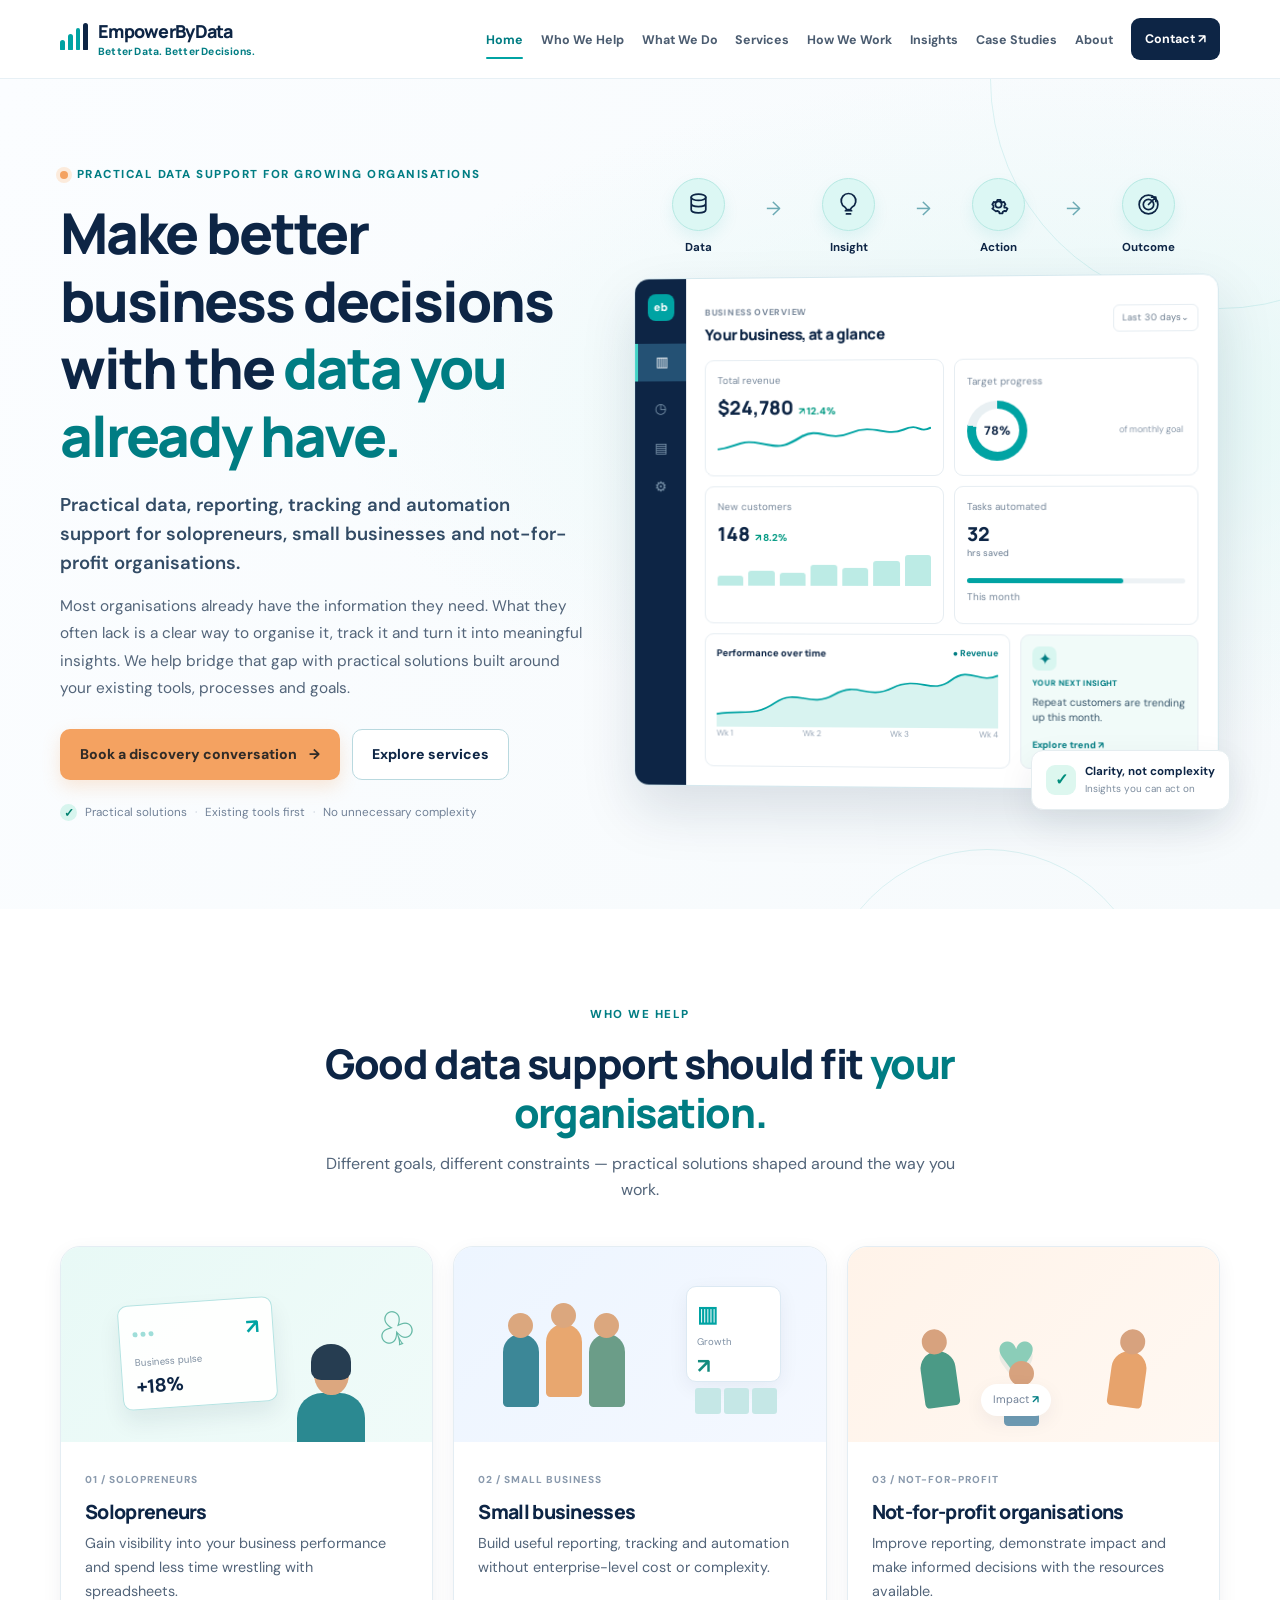
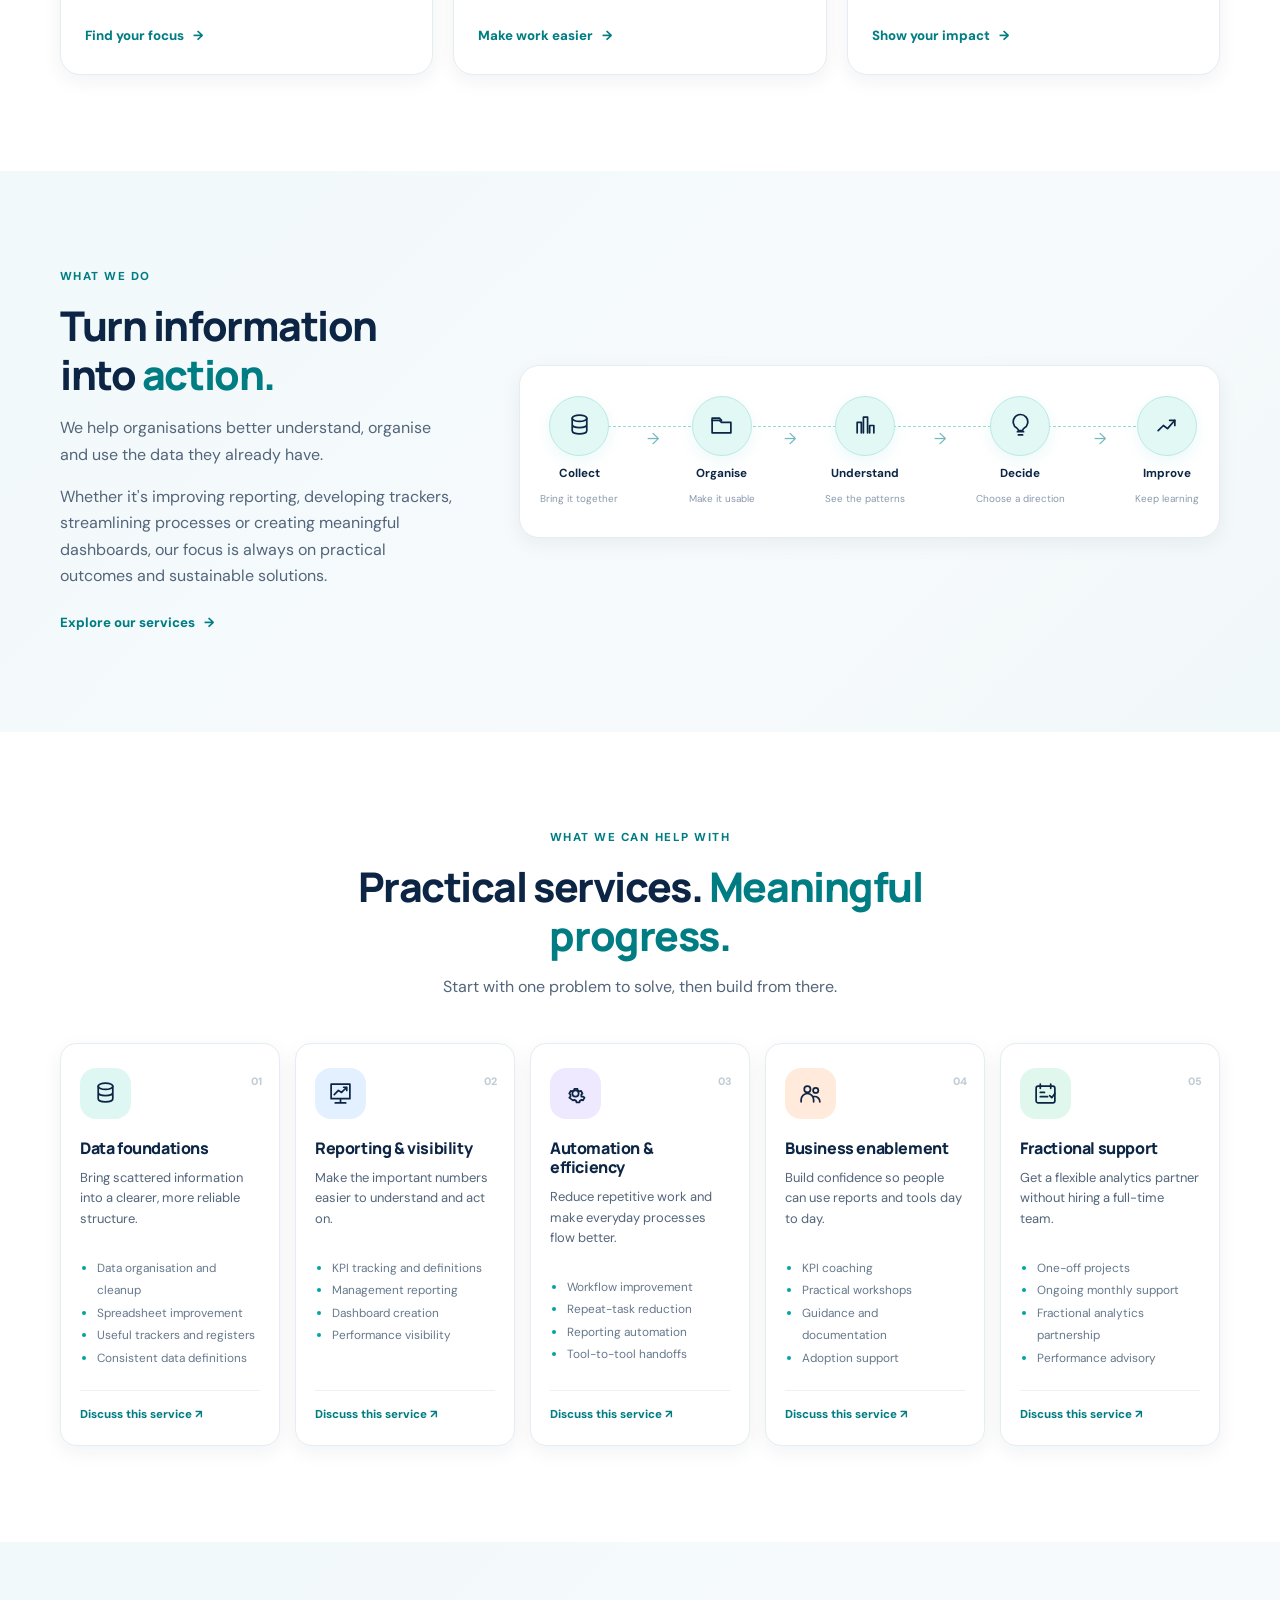
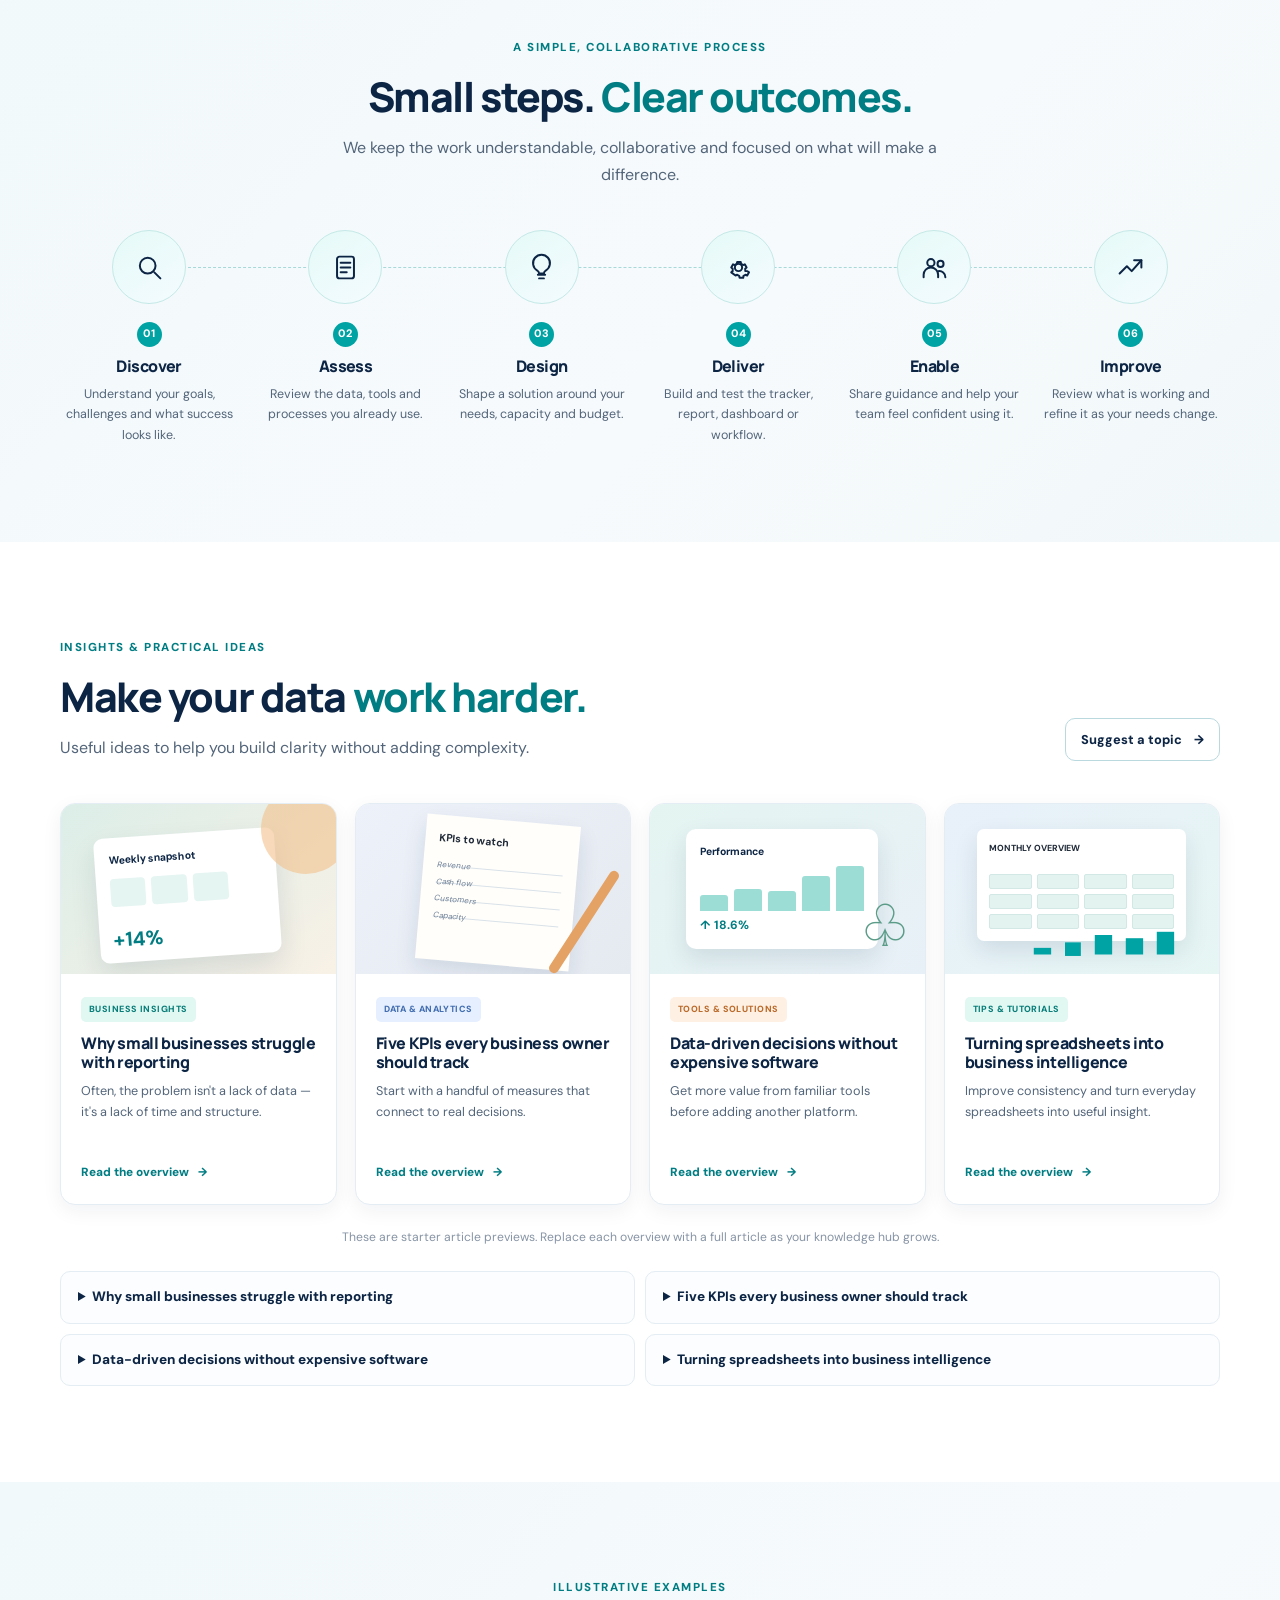
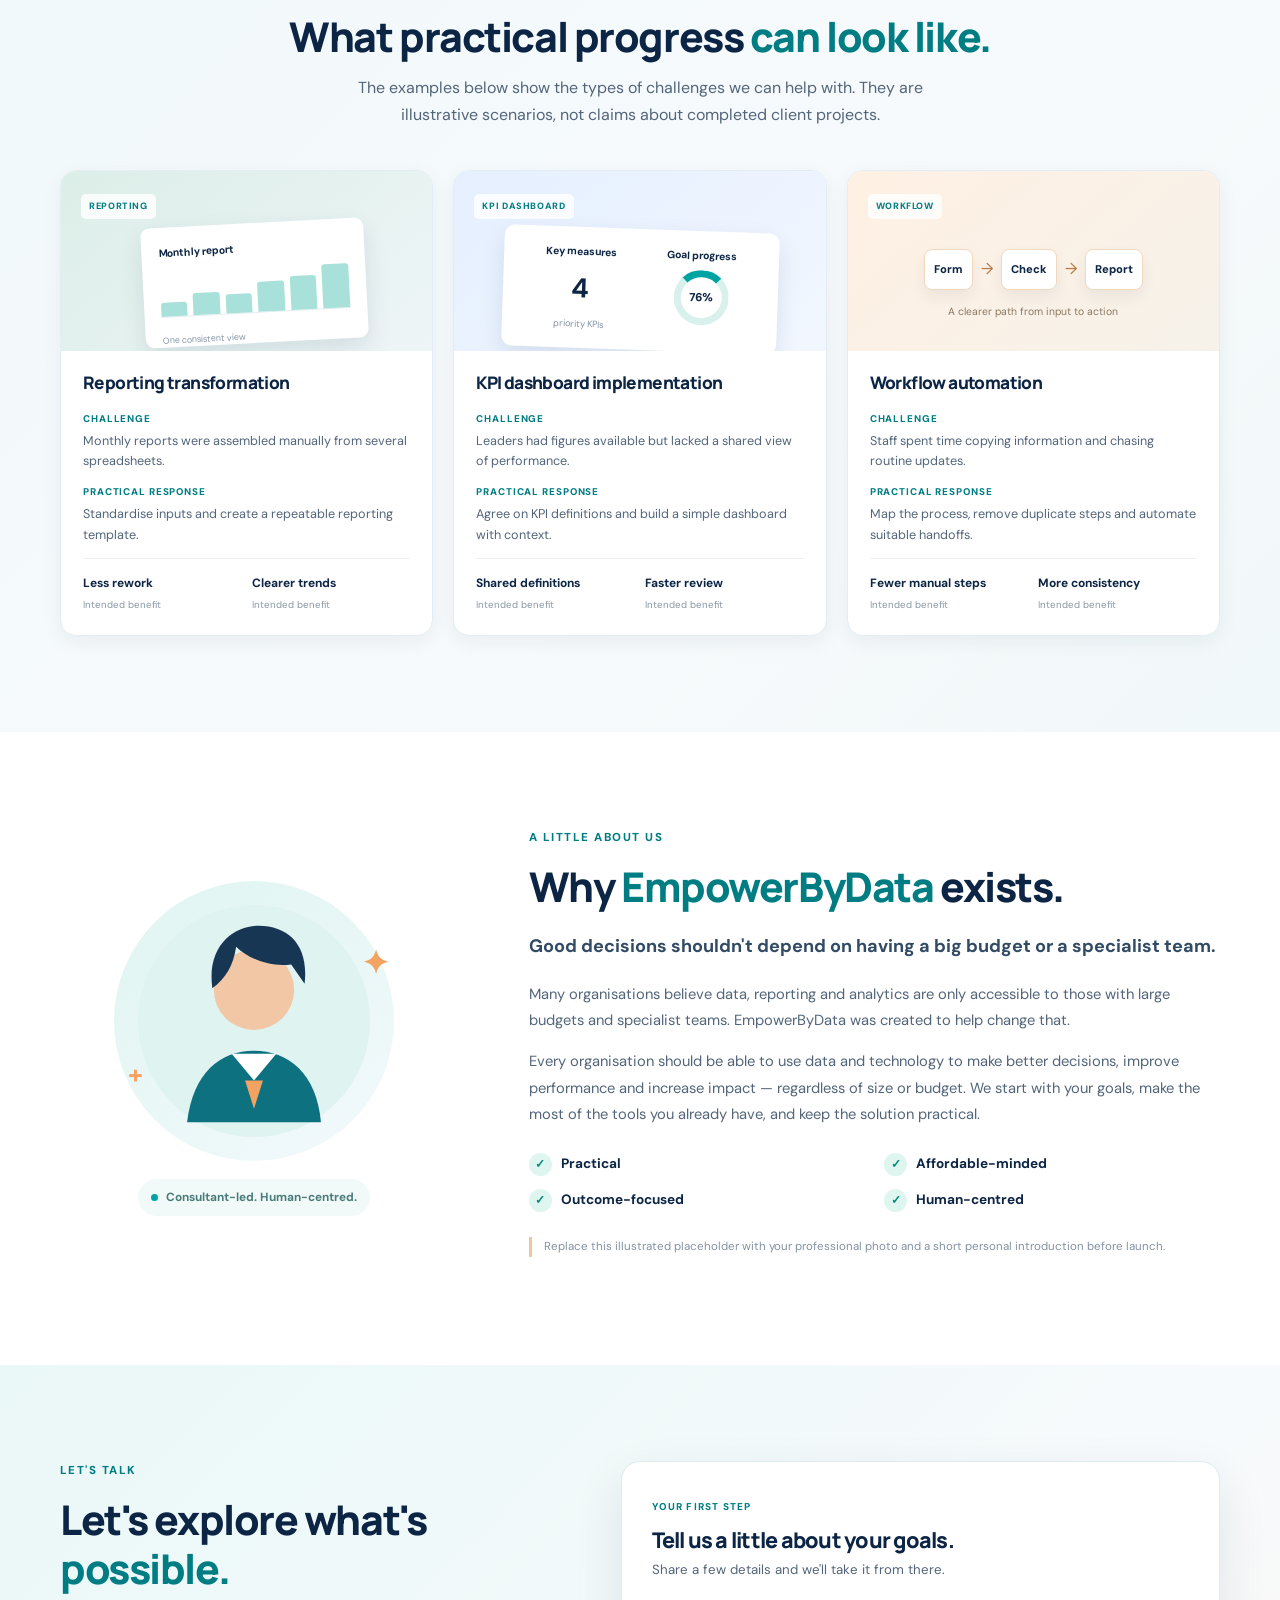
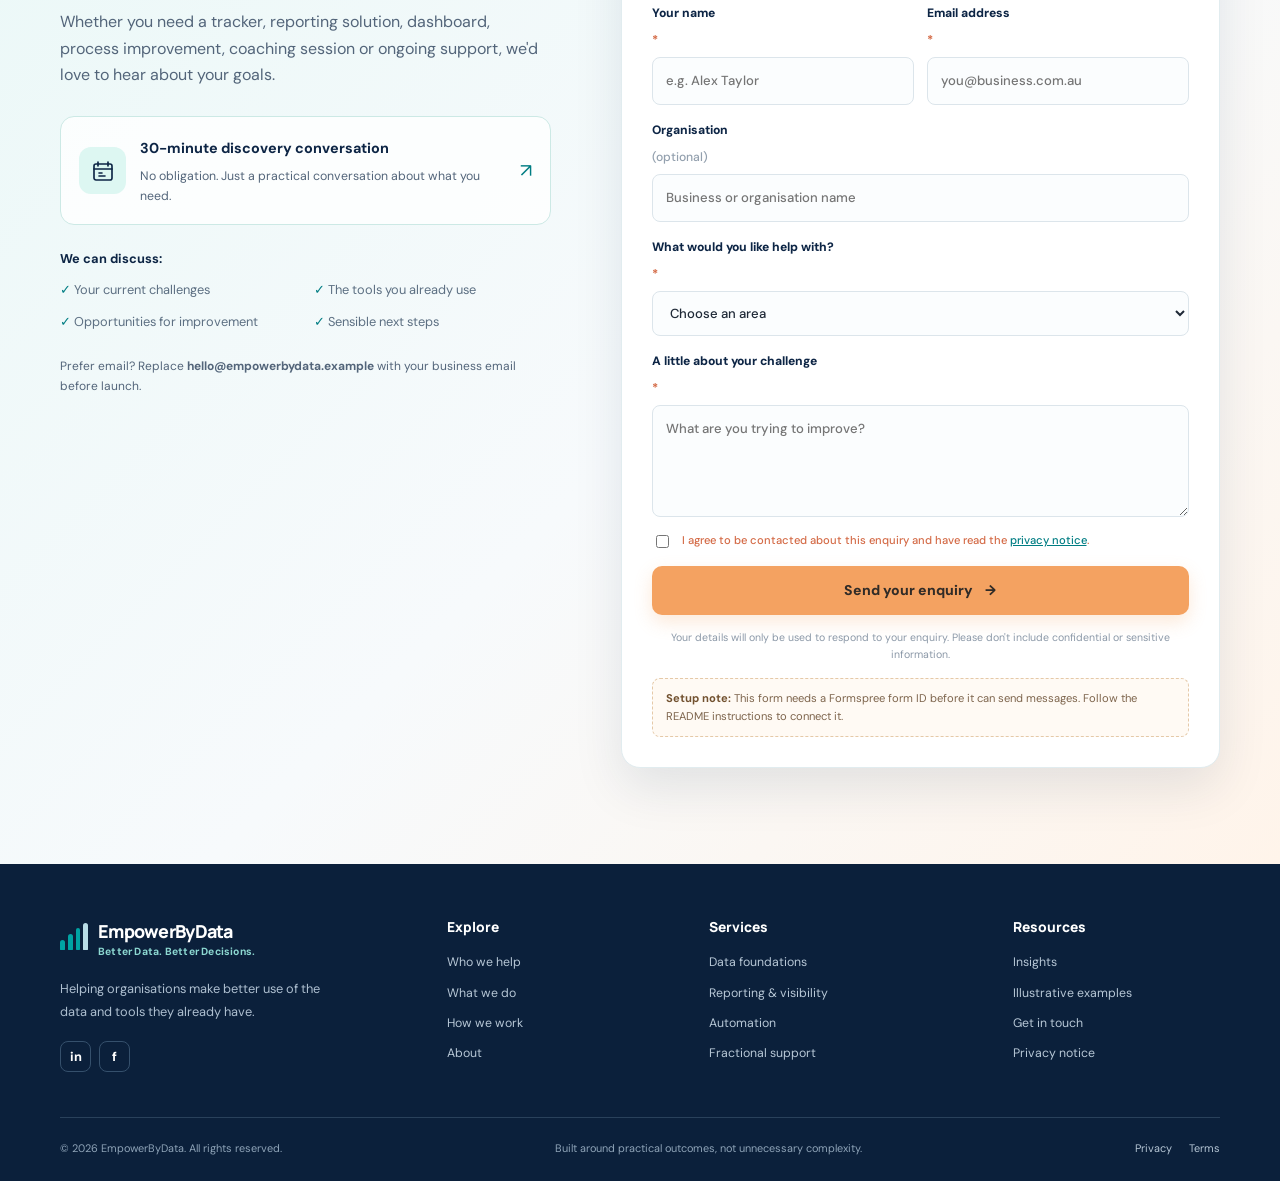
==== index.html @ d5210a64 "Initial EmpowerByData website" ====
<!doctype html>
<html lang="en-AU">
<head>
  <meta charset="utf-8">
  <meta name="viewport" content="width=device-width, initial-scale=1">
  <meta name="theme-color" content="#0D2545">
  <meta name="description" content="Practical data, reporting, tracking and automation support for solopreneurs, small businesses and not-for-profit organisations.">
  <title>EmpowerByData — Better data. Better decisions.</title>
  <link rel="icon" href="assets/favicon.svg" type="image/svg+xml">
  <link rel="preconnect" href="https://fonts.googleapis.com">
  <link rel="preconnect" href="https://fonts.gstatic.com" crossorigin>
  <link href="https://fonts.googleapis.com/css2?family=DM+Sans:wght@400;500;600;700&family=Manrope:wght@400;500;600;700;800&display=swap" rel="stylesheet">
  <link rel="stylesheet" href="css/empowerbydata.css">
  <script src="js/script.js" defer></script>
</head>
<body>
  <a class="skip-link" href="#main">Skip to content</a>
  <header class="site-header" id="top">
    <div class="container nav-wrap">
      <a class="brand" href="#home" aria-label="EmpowerByData home">
        <span class="brand-mark" aria-hidden="true"><span></span><span></span><span></span><span></span></span>
        <span class="brand-copy"><strong>EmpowerByData</strong><small>Better Data. Better Decisions.</small></span>
      </a>
      <button class="menu-toggle" type="button" aria-expanded="false" aria-controls="primary-nav" aria-label="Open navigation">
        <span></span><span></span><span></span>
      </button>
      <nav class="primary-nav" id="primary-nav" aria-label="Main navigation">
        <a href="#home" class="nav-link active">Home</a>
        <a href="#who-we-help" class="nav-link">Who We Help</a>
        <a href="#what-we-do" class="nav-link">What We Do</a>
        <a href="#services" class="nav-link">Services</a>
        <a href="#how-we-work" class="nav-link">How We Work</a>
        <a href="#insights" class="nav-link">Insights</a>
        <a href="#case-studies" class="nav-link">Case Studies</a>
        <a href="#about" class="nav-link">About</a>
        <a href="#contact" class="nav-link nav-contact">Contact <span aria-hidden="true">↗</span></a>
      </nav>
    </div>
  </header>

  <main id="main">
    <section class="hero section-pad" id="home">
      <div class="hero-orb orb-one"></div><div class="hero-orb orb-two"></div>
      <div class="container hero-grid">
        <div class="hero-copy">
          <p class="eyebrow"><span class="eyebrow-dot"></span> Practical data support for growing organisations</p>
          <h1>Make better business decisions with the <span>data you already have.</span></h1>
          <p class="hero-lede">Practical data, reporting, tracking and automation support for solopreneurs, small businesses and not-for-profit organisations.</p>
          <p class="hero-body">Most organisations already have the information they need. What they often lack is a clear way to organise it, track it and turn it into meaningful insights. We help bridge that gap with practical solutions built around your existing tools, processes and goals.</p>
          <div class="hero-actions">
            <a class="btn btn-primary" href="#contact">Book a discovery conversation <span aria-hidden="true">→</span></a>
            <a class="btn btn-secondary" href="#services">Explore services</a>
          </div>
          <div class="trust-note"><span class="trust-check">✓</span> Practical solutions <span class="trust-sep">·</span> Existing tools first <span class="trust-sep">·</span> No unnecessary complexity</div>
        </div>
        <div class="hero-visual" aria-label="Illustration of a business dashboard and data-to-action process">
          <div class="flow-row">
            <div class="flow-node"><span class="line-icon"><svg viewBox="0 0 24 24"><ellipse cx="12" cy="5" rx="7" ry="3"/><path d="M5 5v6c0 1.7 3.1 3 7 3s7-1.3 7-3V5M5 11v6c0 1.7 3.1 3 7 3s7-1.3 7-3v-6"/></svg></span><b>Data</b></div>
            <span class="flow-arrow">→</span>
            <div class="flow-node"><span class="line-icon"><svg viewBox="0 0 24 24"><path d="M9 18h6M10 21h4M8.5 14.5a7 7 0 1 1 7 0c-1 .7-1.5 1.5-1.5 2.5h-4c0-1-.5-1.8-1.5-2.5Z"/></svg></span><b>Insight</b></div>
            <span class="flow-arrow">→</span>
            <div class="flow-node"><span class="line-icon"><svg viewBox="0 0 24 24"><circle cx="12" cy="12" r="3"/><path d="m19.4 15 .1.1 1.2.9-1.5 2.6-1.4-.6a8 8 0 0 1-1.7 1l-.2 1.5h-3l-.3-1.5a8 8 0 0 1-1.7-1l-1.4.6L6 16l1.2-1a8 8 0 0 1 0-2l-1.2-1 1.5-2.6 1.4.6a8 8 0 0 1 1.7-1l.3-1.5h3l.2 1.5a8 8 0 0 1 1.7 1l1.4-.6 1.5 2.6-1.2 1a8 8 0 0 1 .1 2Z"/></svg></span><b>Action</b></div>
            <span class="flow-arrow">→</span>
            <div class="flow-node"><span class="line-icon"><svg viewBox="0 0 24 24"><circle cx="12" cy="12" r="9"/><circle cx="12" cy="12" r="5"/><path d="m12 12 7-7M15 5h4v4"/></svg></span><b>Outcome</b></div>
          </div>
          <div class="dashboard-window">
            <div class="dash-sidebar"><div class="dash-logo">eb</div><span class="dash-side-icon selected">▥</span><span class="dash-side-icon">◷</span><span class="dash-side-icon">▤</span><span class="dash-side-icon">⚙</span></div>
            <div class="dash-content">
              <div class="dash-top"><div><small>BUSINESS OVERVIEW</small><h3>Your business, at a glance</h3></div><span class="period-pill">Last 30 days⌄</span></div>
              <div class="metric-grid">
                <div class="metric-card"><small>Total revenue</small><strong>$24,780</strong><span class="positive">↗ 12.4%</span><svg class="sparkline" viewBox="0 0 160 38" preserveAspectRatio="none"><path d="M0 31 C15 28 16 17 32 23 S50 28 63 14 S83 22 100 9 S126 15 139 5 S150 11 160 2" fill="none" stroke="#00A3A3" stroke-width="2.5"/></svg></div>
                <div class="metric-card donut-card"><small>Target progress</small><div class="donut"><span>78%</span></div><span class="muted-mini">of monthly goal</span></div>
                <div class="metric-card"><small>New customers</small><strong>148</strong><span class="positive">↗ 8.2%</span><div class="mini-bars"><i style="height:30%"></i><i style="height:48%"></i><i style="height:42%"></i><i style="height:65%"></i><i style="height:55%"></i><i style="height:78%"></i><i style="height:100%"></i></div></div>
                <div class="metric-card"><small>Tasks automated</small><strong>32 <em>hrs saved</em></strong><div class="progress-line"><span></span></div><small class="muted-mini">This month</small></div>
              </div>
              <div class="dash-bottom"><div class="chart-panel"><div class="panel-title">Performance over time <span>● Revenue</span></div><svg viewBox="0 0 300 90" preserveAspectRatio="none"><path d="M0 70 C30 63 40 75 63 52 S100 61 126 39 S160 48 188 28 S230 39 250 16 S280 22 300 8 L300 90 L0 90Z" fill="#d8f3f0"/><path d="M0 70 C30 63 40 75 63 52 S100 61 126 39 S160 48 188 28 S230 39 250 16 S280 22 300 8" fill="none" stroke="#00A3A3" stroke-width="2.5"/></svg><div class="chart-labels"><span>Wk 1</span><span>Wk 2</span><span>Wk 3</span><span>Wk 4</span></div></div><div class="insight-panel"><span class="insight-bulb">✦</span><small>YOUR NEXT INSIGHT</small><p>Repeat customers are trending up this month.</p><span class="insight-link">Explore trend ↗</span></div></div>
            </div>
          </div>
          <div class="floating-note"><span class="floating-icon">✓</span><span><b>Clarity, not complexity</b><small>Insights you can act on</small></span></div>
        </div>
      </div>
    </section>

    <section class="section-pad section-white" id="who-we-help">
      <div class="container">
        <div class="section-heading"><p class="eyebrow">Who we help</p><h2>Good data support should fit <span>your organisation.</span></h2><p>Different goals, different constraints — practical solutions shaped around the way you work.</p></div>
        <div class="audience-grid">
          <article class="audience-card aqua-card"><div class="illustration ill-solo"><span class="ill-window"><i></i><i></i><i></i><b>↗</b><small>Business pulse</small><strong>+18%</strong></span><span class="ill-person"><i class="hair"></i><i class="face"></i><i class="body"></i></span><span class="ill-plant">♧</span></div><div class="card-body"><span class="card-number">01 / SOLOPRENEURS</span><h3>Solopreneurs</h3><p>Gain visibility into your business performance and spend less time wrestling with spreadsheets.</p><a class="text-link" href="#contact">Find your focus <span>→</span></a></div></article>
          <article class="audience-card blue-card"><div class="illustration ill-smallbiz"><span class="people"><i></i><i></i><i></i></span><span class="ill-chart"><b>▥</b><small>Growth</small><strong>↗</strong></span><span class="ill-table"><i></i><i></i><i></i></span></div><div class="card-body"><span class="card-number">02 / SMALL BUSINESS</span><h3>Small businesses</h3><p>Build useful reporting, tracking and automation without enterprise-level cost or complexity.</p><a class="text-link" href="#contact">Make work easier <span>→</span></a></div></article>
          <article class="audience-card peach-card"><div class="illustration ill-nfp"><span class="heart-shape">♥</span><span class="community-person p1"></span><span class="community-person p2"></span><span class="community-person p3"></span><span class="impact-pill">Impact <b>↗</b></span></div><div class="card-body"><span class="card-number">03 / NOT-FOR-PROFIT</span><h3>Not-for-profit organisations</h3><p>Improve reporting, demonstrate impact and make informed decisions with the resources available.</p><a class="text-link" href="#contact">Show your impact <span>→</span></a></div></article>
        </div>
      </div>
    </section>

    <section class="section-pad section-tint" id="what-we-do">
      <div class="container split-section">
        <div class="split-copy"><p class="eyebrow">What we do</p><h2>Turn information into <span>action.</span></h2><p>We help organisations better understand, organise and use the data they already have.</p><p>Whether it's improving reporting, developing trackers, streamlining processes or creating meaningful dashboards, our focus is always on practical outcomes and sustainable solutions.</p><a class="text-link" href="#services">Explore our services <span>→</span></a></div>
        <div class="lifecycle-card"><div class="lifecycle-path"></div><div class="life-step"><span class="life-icon"><svg viewBox="0 0 24 24"><ellipse cx="12" cy="5" rx="7" ry="3"/><path d="M5 5v6c0 1.7 3.1 3 7 3s7-1.3 7-3V5M5 11v6c0 1.7 3.1 3 7 3s7-1.3 7-3v-6"/></svg></span><b>Collect</b><small>Bring it together</small></div><span class="life-arrow">→</span><div class="life-step"><span class="life-icon"><svg viewBox="0 0 24 24"><path d="M3 7h7l2 2h9v10H3z"/><path d="M3 7V5h7l2 2"/></svg></span><b>Organise</b><small>Make it usable</small></div><span class="life-arrow">→</span><div class="life-step"><span class="life-icon"><svg viewBox="0 0 24 24"><path d="M4 19V9h4v10M10 19V4h4v15M16 19v-7h4v7"/></svg></span><b>Understand</b><small>See the patterns</small></div><span class="life-arrow">→</span><div class="life-step"><span class="life-icon"><svg viewBox="0 0 24 24"><path d="M9 18h6M10 21h4M8.5 14.5a7 7 0 1 1 7 0c-1 .7-1.5 1.5-1.5 2.5h-4c0-1-.5-1.8-1.5-2.5Z"/></svg></span><b>Decide</b><small>Choose a direction</small></div><span class="life-arrow">→</span><div class="life-step"><span class="life-icon"><svg viewBox="0 0 24 24"><path d="M4 17 9 12l4 3 7-8"/><path d="M15 7h5v5"/></svg></span><b>Improve</b><small>Keep learning</small></div></div>
      </div>
    </section>

    <section class="section-pad section-white" id="services">
      <div class="container">
        <div class="section-heading"><p class="eyebrow">What we can help with</p><h2>Practical services. <span>Meaningful progress.</span></h2><p>Start with one problem to solve, then build from there.</p></div>
        <div class="services-grid">
          <article class="service-card"><div class="service-icon teal"><svg viewBox="0 0 24 24"><ellipse cx="12" cy="5" rx="7" ry="3"/><path d="M5 5v6c0 1.7 3.1 3 7 3s7-1.3 7-3V5M5 11v6c0 1.7 3.1 3 7 3s7-1.3 7-3v-6"/></svg></div><span class="service-index">01</span><h3>Data foundations</h3><p>Bring scattered information into a clearer, more reliable structure.</p><ul><li>Data organisation and cleanup</li><li>Spreadsheet improvement</li><li>Useful trackers and registers</li><li>Consistent data definitions</li></ul><a href="#contact" class="service-more" aria-label="Ask about Data Foundations">Discuss this service ↗</a></article>
          <article class="service-card"><div class="service-icon blue"><svg viewBox="0 0 24 24"><path d="M3 3h18v14H3zM7 21h10M12 17v4"/><path d="m6 13 4-4 3 2 5-5M15 6h3v3"/></svg></div><span class="service-index">02</span><h3>Reporting & visibility</h3><p>Make the important numbers easier to understand and act on.</p><ul><li>KPI tracking and definitions</li><li>Management reporting</li><li>Dashboard creation</li><li>Performance visibility</li></ul><a href="#contact" class="service-more" aria-label="Ask about Reporting and Visibility">Discuss this service ↗</a></article>
          <article class="service-card"><div class="service-icon violet"><svg viewBox="0 0 24 24"><circle cx="12" cy="12" r="3"/><path d="m19.4 15 .1.1 1.2.9-1.5 2.6-1.4-.6a8 8 0 0 1-1.7 1l-.2 1.5h-3l-.3-1.5a8 8 0 0 1-1.7-1l-1.4.6L6 16l1.2-1a8 8 0 0 1 0-2l-1.2-1 1.5-2.6 1.4.6a8 8 0 0 1 1.7-1l.3-1.5h3l.2 1.5a8 8 0 0 1 1.7 1l1.4-.6 1.5 2.6-1.2 1a8 8 0 0 1 .1 2Z"/></svg></div><span class="service-index">03</span><h3>Automation & efficiency</h3><p>Reduce repetitive work and make everyday processes flow better.</p><ul><li>Workflow improvement</li><li>Repeat-task reduction</li><li>Reporting automation</li><li>Tool-to-tool handoffs</li></ul><a href="#contact" class="service-more" aria-label="Ask about Automation and Efficiency">Discuss this service ↗</a></article>
          <article class="service-card"><div class="service-icon orange"><svg viewBox="0 0 24 24"><circle cx="9" cy="8" r="3"/><circle cx="17" cy="9" r="2.5"/><path d="M3 20v-2a6 6 0 0 1 12 0v2M15 15a5 5 0 0 1 6 5"/></svg></div><span class="service-index">04</span><h3>Business enablement</h3><p>Build confidence so people can use reports and tools day to day.</p><ul><li>KPI coaching</li><li>Practical workshops</li><li>Guidance and documentation</li><li>Adoption support</li></ul><a href="#contact" class="service-more" aria-label="Ask about Business Enablement">Discuss this service ↗</a></article>
          <article class="service-card"><div class="service-icon mint"><svg viewBox="0 0 24 24"><rect x="3" y="5" width="18" height="16" rx="2"/><path d="M7 3v4M17 3v4M7 11h4M7 15h7M16 14l2 2 3-4"/></svg></div><span class="service-index">05</span><h3>Fractional support</h3><p>Get a flexible analytics partner without hiring a full-time team.</p><ul><li>One-off projects</li><li>Ongoing monthly support</li><li>Fractional analytics partnership</li><li>Performance advisory</li></ul><a href="#contact" class="service-more" aria-label="Ask about Fractional Support">Discuss this service ↗</a></article>
        </div>
      </div>
    </section>

    <section class="section-pad section-tint" id="how-we-work">
      <div class="container">
        <div class="section-heading"><p class="eyebrow">A simple, collaborative process</p><h2>Small steps. <span>Clear outcomes.</span></h2><p>We keep the work understandable, collaborative and focused on what will make a difference.</p></div>
        <div class="process-grid">
          <article class="process-step"><div class="process-icon"><svg viewBox="0 0 24 24"><circle cx="10.5" cy="10.5" r="6.5"/><path d="m16 16 5 5"/></svg></div><span class="step-no">01</span><h3>Discover</h3><p>Understand your goals, challenges and what success looks like.</p></article>
          <article class="process-step"><div class="process-icon"><svg viewBox="0 0 24 24"><rect x="5" y="3" width="14" height="18" rx="2"/><path d="M8 8h8M8 12h8M8 16h5"/></svg></div><span class="step-no">02</span><h3>Assess</h3><p>Review the data, tools and processes you already use.</p></article>
          <article class="process-step"><div class="process-icon"><svg viewBox="0 0 24 24"><path d="M9 18h6M10 21h4M8.5 14.5a7 7 0 1 1 7 0c-1 .7-1.5 1.5-1.5 2.5h-4c0-1-.5-1.8-1.5-2.5Z"/></svg></div><span class="step-no">03</span><h3>Design</h3><p>Shape a solution around your needs, capacity and budget.</p></article>
          <article class="process-step"><div class="process-icon"><svg viewBox="0 0 24 24"><circle cx="12" cy="12" r="3"/><path d="m19.4 15 .1.1 1.2.9-1.5 2.6-1.4-.6a8 8 0 0 1-1.7 1l-.2 1.5h-3l-.3-1.5a8 8 0 0 1-1.7-1l-1.4.6L6 16l1.2-1a8 8 0 0 1 0-2l-1.2-1 1.5-2.6 1.4.6a8 8 0 0 1 1.7-1l.3-1.5h3l.2 1.5a8 8 0 0 1 1.7 1l1.4-.6 1.5 2.6-1.2 1a8 8 0 0 1 .1 2Z"/></svg></div><span class="step-no">04</span><h3>Deliver</h3><p>Build and test the tracker, report, dashboard or workflow.</p></article>
          <article class="process-step"><div class="process-icon"><svg viewBox="0 0 24 24"><circle cx="9" cy="8" r="3"/><circle cx="17" cy="9" r="2.5"/><path d="M3 20v-2a6 6 0 0 1 12 0v2M15 15a5 5 0 0 1 6 5"/></svg></div><span class="step-no">05</span><h3>Enable</h3><p>Share guidance and help your team feel confident using it.</p></article>
          <article class="process-step"><div class="process-icon"><svg viewBox="0 0 24 24"><path d="M3 17 9 11l4 4 8-9"/><path d="M15 6h6v6"/></svg></div><span class="step-no">06</span><h3>Improve</h3><p>Review what is working and refine it as your needs change.</p></article>
        </div>
      </div>
    </section>

    <section class="section-pad section-white" id="insights">
      <div class="container">
        <div class="section-heading heading-row"><div><p class="eyebrow">Insights & practical ideas</p><h2>Make your data <span>work harder.</span></h2><p>Useful ideas to help you build clarity without adding complexity.</p></div><a class="btn btn-secondary btn-small" href="#contact">Suggest a topic <span>→</span></a></div>
        <div class="insights-grid">
          <article class="insight-card"><a href="#article-reporting" class="insight-art art-one" aria-label="Read why small businesses struggle with reporting"><span class="art-window"><b>Weekly snapshot</b><i></i><i></i><i></i><strong>+14%</strong></span><span class="art-sun"></span></a><div class="insight-content"><span class="tag">BUSINESS INSIGHTS</span><h3><a href="#article-reporting">Why small businesses struggle with reporting</a></h3><p>Often, the problem isn't a lack of data — it's a lack of time and structure.</p><a class="text-link" href="#article-reporting">Read the overview <span>→</span></a></div></article>
          <article class="insight-card"><a href="#article-kpis" class="insight-art art-two" aria-label="Read five KPIs every business owner should track"><span class="paper"><b>KPIs to watch</b><i>Revenue</i><i>Cash flow</i><i>Customers</i><i>Capacity</i></span><span class="art-pencil"></span></a><div class="insight-content"><span class="tag tag-blue">DATA & ANALYTICS</span><h3><a href="#article-kpis">Five KPIs every business owner should track</a></h3><p>Start with a handful of measures that connect to real decisions.</p><a class="text-link" href="#article-kpis">Read the overview <span>→</span></a></div></article>
          <article class="insight-card"><a href="#article-tools" class="insight-art art-three" aria-label="Read about data-driven decisions without expensive software"><span class="mini-dashboard"><b>Performance</b><span><i></i><i></i><i></i><i></i><i></i></span><strong>↑ 18.6%</strong></span><span class="art-plant">♧</span></a><div class="insight-content"><span class="tag tag-orange">TOOLS & SOLUTIONS</span><h3><a href="#article-tools">Data-driven decisions without expensive software</a></h3><p>Get more value from familiar tools before adding another platform.</p><a class="text-link" href="#article-tools">Read the overview <span>→</span></a></div></article>
          <article class="insight-card"><a href="#article-spreadsheets" class="insight-art art-four" aria-label="Read about turning spreadsheets into business intelligence"><span class="sheet-grid"><b>MONTHLY OVERVIEW</b><i></i><i></i><i></i><i></i><i></i><i></i><i></i><i></i><i></i><i></i><i></i><i></i></span><span class="sheet-chart">▂ ▄ ▆ ▅ ▇</span></a><div class="insight-content"><span class="tag">TIPS & TUTORIALS</span><h3><a href="#article-spreadsheets">Turning spreadsheets into business intelligence</a></h3><p>Improve consistency and turn everyday spreadsheets into useful insight.</p><a class="text-link" href="#article-spreadsheets">Read the overview <span>→</span></a></div></article>
        </div>
        <p class="content-note">These are starter article previews. Replace each overview with a full article as your knowledge hub grows.</p>
        <div class="article-overviews">
          <details id="article-reporting"><summary>Why small businesses struggle with reporting</summary><p>Reporting becomes difficult when information is spread across different files, definitions change between reports, or updates depend on one person. Start by choosing the decisions you need to make, agreeing on a few measures, and creating a repeatable monthly routine.</p></details>
          <details id="article-kpis"><summary>Five KPIs every business owner should track</summary><p>A useful starting set might include revenue, gross margin, cash runway or cash flow, customer retention, and delivery capacity. The right measures depend on your business model; define each KPI clearly and review it at a cadence that supports decisions.</p></details>
          <details id="article-tools"><summary>Data-driven decisions without expensive software</summary><p>Before buying a new platform, review the capabilities of tools you already pay for. A well-structured spreadsheet, a clear source-of-truth, a few automated steps and a consistent review routine can be enough to make meaningful progress.</p></details>
          <details id="article-spreadsheets"><summary>Turning spreadsheets into business intelligence</summary><p>Use clear column names, one record per row, consistent data types, controlled categories and a separate summary view. Document key definitions, validate inputs, and avoid manually retyping figures between files wherever possible.</p></details>
        </div>
      </div>
    </section>

    <section class="section-pad section-tint" id="case-studies">
      <div class="container">
        <div class="section-heading"><p class="eyebrow">Illustrative examples</p><h2>What practical progress <span>can look like.</span></h2><p>The examples below show the types of challenges we can help with. They are illustrative scenarios, not claims about completed client projects.</p></div>
        <div class="case-grid">
          <article class="case-card"><div class="case-visual case-visual-one"><span class="case-chip">REPORTING</span><div class="case-screen"><b>Monthly report</b><div class="case-chart"><i></i><i></i><i></i><i></i><i></i><i></i></div><small>One consistent view</small></div></div><div class="case-content"><h3>Reporting transformation</h3><p class="case-label">CHALLENGE</p><p>Monthly reports were assembled manually from several spreadsheets.</p><p class="case-label">PRACTICAL RESPONSE</p><p>Standardise inputs and create a repeatable reporting template.</p><div class="case-outcome"><span><b>Less rework</b><small>Intended benefit</small></span><span><b>Clearer trends</b><small>Intended benefit</small></span></div></div></article>
          <article class="case-card"><div class="case-visual case-visual-two"><span class="case-chip">KPI DASHBOARD</span><div class="case-dashboard"><div><b>Key measures</b><strong>4</strong><small>priority KPIs</small></div><div><b>Goal progress</b><span class="case-ring">76%</span></div></div></div><div class="case-content"><h3>KPI dashboard implementation</h3><p class="case-label">CHALLENGE</p><p>Leaders had figures available but lacked a shared view of performance.</p><p class="case-label">PRACTICAL RESPONSE</p><p>Agree on KPI definitions and build a simple dashboard with context.</p><div class="case-outcome"><span><b>Shared definitions</b><small>Intended benefit</small></span><span><b>Faster review</b><small>Intended benefit</small></span></div></div></article>
          <article class="case-card"><div class="case-visual case-visual-three"><span class="case-chip">WORKFLOW</span><div class="workflow-visual"><span>Form</span><i>→</i><span>Check</span><i>→</i><span>Report</span></div><div class="workflow-caption">A clearer path from input to action</div></div><div class="case-content"><h3>Workflow automation</h3><p class="case-label">CHALLENGE</p><p>Staff spent time copying information and chasing routine updates.</p><p class="case-label">PRACTICAL RESPONSE</p><p>Map the process, remove duplicate steps and automate suitable handoffs.</p><div class="case-outcome"><span><b>Fewer manual steps</b><small>Intended benefit</small></span><span><b>More consistency</b><small>Intended benefit</small></span></div></div></article>
        </div>
      </div>
    </section>

    <section class="section-pad section-white" id="about">
      <div class="container about-grid">
        <div class="profile-wrap"><div class="profile-placeholder"><svg viewBox="0 0 160 160" role="img" aria-label="Illustrated consultant profile placeholder"><circle cx="80" cy="80" r="78" fill="#dff3f1"/><circle cx="80" cy="59" r="27" fill="#f2c7a5"/><path d="M52 58c-4-29 15-42 31-42 21 0 34 14 31 39l-9-13c-14 2-29-4-37-12-2 13-7 21-16 28Z" fill="#173653"/><path d="M35 148c4-33 22-48 45-48s42 15 45 48" fill="#0d7180"/><path d="M65 102l15 18 15-18" fill="#fff"/><path d="M74 120h12l-6 19Z" fill="#f4a261"/></svg><span class="profile-spark spark-a">✦</span><span class="profile-spark spark-b">+</span></div><div class="profile-caption"><span class="profile-dot"></span> Consultant-led. Human-centred.</div></div>
        <div class="about-copy"><p class="eyebrow">A little about us</p><h2>Why <span>EmpowerByData</span> exists.</h2><p class="about-lede">Good decisions shouldn't depend on having a big budget or a specialist team.</p><p>Many organisations believe data, reporting and analytics are only accessible to those with large budgets and specialist teams. EmpowerByData was created to help change that.</p><p>Every organisation should be able to use data and technology to make better decisions, improve performance and increase impact — regardless of size or budget. We start with your goals, make the most of the tools you already have, and keep the solution practical.</p><div class="values-grid"><span><i>✓</i> Practical</span><span><i>✓</i> Affordable-minded</span><span><i>✓</i> Outcome-focused</span><span><i>✓</i> Human-centred</span></div><p class="profile-disclaimer">Replace this illustrated placeholder with your professional photo and a short personal introduction before launch.</p></div>
      </div>
    </section>

    <section class="contact-section section-pad" id="contact">
      <div class="container contact-grid">
        <div class="contact-copy"><p class="eyebrow">Let's talk</p><h2>Let's explore what's <span>possible.</span></h2><p>Whether you need a tracker, reporting solution, dashboard, process improvement, coaching session or ongoing support, we'd love to hear about your goals.</p>
          <div class="discovery-card"><div class="discovery-icon"><svg viewBox="0 0 24 24"><rect x="3" y="5" width="18" height="16" rx="2"/><path d="M7 3v4M17 3v4M3 10h18M8 14h3M8 17h6"/></svg></div><div><b>30-minute discovery conversation</b><p>No obligation. Just a practical conversation about what you need.</p></div><span class="discovery-arrow">↗</span></div>
          <div class="discuss-list"><b>We can discuss:</b><span>✓ Your current challenges</span><span>✓ The tools you already use</span><span>✓ Opportunities for improvement</span><span>✓ Sensible next steps</span></div>
          <p class="contact-email-note">Prefer email? Replace <strong>hello@empowerbydata.example</strong> with your business email before launch.</p>
        </div>
        <div class="contact-form-card"><div class="form-heading"><span class="form-step">YOUR FIRST STEP</span><h3>Tell us a little about your goals.</h3><p>Share a few details and we'll take it from there.</p></div>
          <form id="contact-form" action="https://formspree.io/f/YOUR_FORM_ID" method="POST">
            <div class="form-row"><label for="name">Your name <span>*</span><input id="name" name="name" autocomplete="name" required placeholder="e.g. Alex Taylor"></label><label for="email">Email address <span>*</span><input id="email" name="email" type="email" autocomplete="email" required placeholder="you@business.com.au"></label></div>
            <label for="organisation">Organisation <span class="optional">(optional)</span><input id="organisation" name="organisation" autocomplete="organization" placeholder="Business or organisation name"></label>
            <label for="interest">What would you like help with? <span>*</span><select id="interest" name="interest" required><option value="">Choose an area</option><option>Data foundations</option><option>Reporting and dashboards</option><option>Automation and efficiency</option><option>Training and enablement</option><option>Ongoing support</option><option>Not sure yet — let's talk</option></select></label>
            <label for="message">A little about your challenge <span>*</span><textarea id="message" name="message" rows="4" required minlength="10" placeholder="What are you trying to improve?"></textarea></label>
            <label class="consent-label"><input type="checkbox" name="consent" value="yes" required><span>I agree to be contacted about this enquiry and have read the <a href="privacy.html">privacy notice</a>.</span></label>
            <input type="hidden" name="_subject" value="New EmpowerByData website enquiry">
            <button class="btn btn-primary form-submit" type="submit">Send your enquiry <span aria-hidden="true">→</span></button>
            <p class="form-small">Your details will only be used to respond to your enquiry. Please don't include confidential or sensitive information.</p>
            <div class="form-status" id="form-status" role="status" aria-live="polite"></div>
          </form>
          <div class="form-setup-note" id="form-setup-note"><strong>Setup note:</strong> This form needs a Formspree form ID before it can send messages. Follow the README instructions to connect it.</div>
        </div>
      </div>
    </section>
  </main>

  <footer class="site-footer">
    <div class="container footer-main">
      <div class="footer-brand"><a class="brand brand-light" href="#home"><span class="brand-mark" aria-hidden="true"><span></span><span></span><span></span><span></span></span><span class="brand-copy"><strong>EmpowerByData</strong><small>Better Data. Better Decisions.</small></span></a><p>Helping organisations make better use of the data and tools they already have.</p><div class="footer-social"><a href="https://www.linkedin.com/" target="_blank" rel="noopener noreferrer" aria-label="LinkedIn (replace with your profile)">in</a><a href="https://www.facebook.com/" target="_blank" rel="noopener noreferrer" aria-label="Facebook (replace with your page)">f</a></div></div>
      <div class="footer-col"><h3>Explore</h3><a href="#who-we-help">Who we help</a><a href="#what-we-do">What we do</a><a href="#how-we-work">How we work</a><a href="#about">About</a></div>
      <div class="footer-col"><h3>Services</h3><a href="#services">Data foundations</a><a href="#services">Reporting & visibility</a><a href="#services">Automation</a><a href="#services">Fractional support</a></div>
      <div class="footer-col"><h3>Resources</h3><a href="#insights">Insights</a><a href="#case-studies">Illustrative examples</a><a href="#contact">Get in touch</a><a href="privacy.html">Privacy notice</a></div>
    </div>
    <div class="container footer-bottom"><span>© <span id="current-year">2026</span> EmpowerByData. All rights reserved.</span><span>Built around practical outcomes, not unnecessary complexity.</span><div><a href="privacy.html">Privacy</a><a href="terms.html">Terms</a></div></div>
  </footer>
</body>
</html>
---- css/empowerbydata.css ----
:root {
  --navy: #0D2545; --navy-2: #16395d; --teal: #00A3A3; --teal-dark: #007d83;
  --orange: #F4A261; --orange-dark: #df8740; --bg: #F8FAFC; --charcoal: #1F2937;
  --muted: #64748b; --line: #e4edf3; --white: #fff; --radius: 20px;
  --shadow: 0 14px 36px rgba(13,37,69,.08); --shadow-sm: 0 6px 20px rgba(13,37,69,.06);
}
* { box-sizing: border-box; }
html { scroll-behavior: smooth; scroll-padding-top: 92px; }
body { margin: 0; font-family: "DM Sans", sans-serif; color: var(--charcoal); background: var(--bg); line-height: 1.65; -webkit-font-smoothing: antialiased; }
h1,h2,h3,h4,p { margin-top: 0; }
h1,h2,h3 { font-family: "Manrope", sans-serif; color: var(--navy); line-height: 1.2; letter-spacing: -.035em; }
h1 { font-size: clamp(2.6rem, 4.4vw, 4.5rem); font-weight: 800; margin-bottom: 22px; }
h2 { font-size: clamp(2rem, 3.2vw, 3rem); font-weight: 800; margin-bottom: 16px; }
h3 { font-size: 1.18rem; font-weight: 800; margin-bottom: 10px; }
p { color: #53657a; }
a { color: inherit; text-decoration: none; }
button,input,select,textarea { font: inherit; }
button,a,input,select,textarea { -webkit-tap-highlight-color: transparent; }
a:focus-visible, button:focus-visible, input:focus-visible, select:focus-visible, textarea:focus-visible { outline: 3px solid #70d7d1; outline-offset: 3px; }
.container { width: min(1160px, calc(100% - 48px)); margin-inline: auto; }
.section-pad { padding: 96px 0; }
.section-white { background: #fff; }
.section-tint { background: linear-gradient(135deg,#f1f9fb 0%,#f7fafc 60%,#f1f8f9 100%); }
.skip-link { position: absolute; top: -60px; left: 16px; z-index: 1000; background: white; color: var(--navy); padding: 12px 16px; border-radius: 8px; }
.skip-link:focus { top: 12px; }
.site-header { position: sticky; top: 0; z-index: 100; background: rgba(255,255,255,.93); backdrop-filter: blur(16px); border-bottom: 1px solid rgba(226,237,243,.8); }
.nav-wrap { display: flex; align-items: center; justify-content: space-between; min-height: 78px; gap: 28px; }
.brand { display: inline-flex; align-items: center; gap: 10px; flex-shrink: 0; }
.brand-mark { display: inline-flex; align-items: end; gap: 3px; height: 27px; width: 28px; padding-bottom: 2px; }
.brand-mark span { width: 5px; border-radius: 3px 3px 1px 1px; background: var(--teal); display: block; }
.brand-mark span:nth-child(1) { height: 10px; }.brand-mark span:nth-child(2) { height: 16px; }.brand-mark span:nth-child(3) { height: 22px; }.brand-mark span:nth-child(4) { height: 27px; background: var(--navy); }
.brand-copy { display: flex; flex-direction: column; line-height: 1.2; }
.brand-copy strong { color: var(--navy); font: 800 1.12rem "Manrope",sans-serif; letter-spacing: -.04em; }
.brand-copy small { color: var(--teal-dark); font-size: .65rem; font-weight: 700; letter-spacing: .02em; margin-top: 3px; }
.primary-nav { display: flex; align-items: center; gap: clamp(10px,1.4vw,21px); }
.nav-link { position: relative; padding: 30px 0 27px; font-size: .78rem; font-weight: 700; color: #4b5c70; white-space: nowrap; transition: color .2s; }
.nav-link:hover,.nav-link.active { color: var(--teal-dark); }
.nav-link.active:after { content:""; position:absolute; height:2px; background:var(--teal); left:0; right:0; bottom:19px; border-radius:2px; }
.nav-contact { background: var(--navy); color: white; border-radius: 9px; padding: 11px 14px; }
.nav-contact:hover { background: var(--teal-dark); color: white; }
.nav-contact:after { display:none; }
.menu-toggle { display: none; border: 0; background: transparent; padding: 10px; border-radius: 8px; }
.menu-toggle span { display: block; width: 24px; height: 2px; background: var(--navy); margin: 5px 0; border-radius: 3px; }
.hero { position: relative; overflow: hidden; background: radial-gradient(ellipse at 83% 40%,#e2f7f5 0,rgba(226,247,245,.4) 24%,transparent 48%),linear-gradient(110deg,#fbfdff,#f6fafc); padding-top: 86px; padding-bottom: 86px; }
.hero-orb { position: absolute; border-radius: 50%; pointer-events: none; border: 1px solid rgba(0,163,163,.12); }
.orb-one { width: 460px; height: 460px; right: -170px; top: -230px; }.orb-two { width: 330px; height: 330px; right: 10%; bottom: -270px; }
.hero-grid { position: relative; display: grid; grid-template-columns: .94fr 1.06fr; gap: 42px; align-items: center; }
.eyebrow { text-transform: uppercase; letter-spacing: .13em; font-size: .72rem; font-weight: 800; color: var(--teal-dark); margin-bottom: 15px; display: flex; align-items: center; gap: 9px; }
.eyebrow-dot { display: inline-block; width: 8px; height: 8px; border-radius: 50%; background: var(--orange); box-shadow: 0 0 0 4px #fcebdc; }
h1 span,h2 span { color: var(--teal-dark); }
.hero-lede { font-size: 1.16rem; line-height: 1.55; color: #324b65; font-weight: 600; max-width: 570px; margin-bottom: 15px; }
.hero-body { max-width: 560px; font-size: .96rem; line-height: 1.8; margin-bottom: 26px; }
.hero-actions { display: flex; flex-wrap: wrap; align-items: center; gap: 12px; }
.btn { display: inline-flex; align-items: center; justify-content: center; gap: 12px; min-height: 48px; padding: 13px 19px; border-radius: 10px; font-size: .88rem; font-weight: 800; border: 1px solid transparent; transition: transform .2s,box-shadow .2s,background .2s; cursor: pointer; }
.btn:hover { transform: translateY(-2px); }
.btn-primary { background: var(--orange); color: #302b27; box-shadow: 0 7px 18px rgba(244,162,97,.24); }
.btn-primary:hover { background: #f7b477; box-shadow: 0 10px 24px rgba(244,162,97,.32); }
.btn-secondary { background: white; color: var(--navy); border-color: #b9d9df; }
.btn-secondary:hover { border-color: var(--teal); box-shadow: var(--shadow-sm); }
.btn-small { min-height: 42px; padding: 10px 15px; font-size: .8rem; }
.trust-note { margin-top: 23px; font-size: .73rem; color: #718197; display: flex; flex-wrap: wrap; align-items: center; gap: 8px; }
.trust-check { display: inline-grid; place-items: center; width: 17px; height: 17px; background: #d7f5ee; color: #00816f; border-radius: 50%; font-weight: 900; }.trust-sep { color: #c0cbd6; }
.hero-visual { min-width: 0; position: relative; padding: 0 4px 22px; }
.flow-row { display: flex; justify-content: space-between; align-items: center; margin: 0 7% 19px; position: relative; z-index: 1; }
.flow-node { display: flex; flex-direction: column; align-items: center; gap: 7px; color: var(--navy); font-size: .72rem; }
.line-icon { display: grid; place-items: center; width: 53px; height: 53px; border-radius: 50%; background: #dcf7f4; border: 1px solid #b5e8e2; box-shadow: 0 7px 16px rgba(0,163,163,.09); }
.line-icon svg,.service-icon svg,.life-icon svg,.process-icon svg,.discovery-icon svg { width: 25px; height: 25px; stroke: var(--navy); fill: none; stroke-width: 1.65; stroke-linecap: round; stroke-linejoin: round; }
.flow-arrow { color: #6caab4; font-size: 1.2rem; margin-top: -18px; }
.dashboard-window { display: flex; border: 1px solid #d5e8ee; border-radius: 15px; background: white; box-shadow: 0 25px 55px rgba(13,37,69,.13); overflow: hidden; transform: perspective(1000px) rotateY(-2deg); }
.dash-sidebar { width: 52px; flex-shrink: 0; background: var(--navy); display: flex; flex-direction: column; align-items: center; gap: 17px; padding: 15px 0; color: #a8c3d6; }
.dash-logo { width: 27px; height: 27px; display: grid; place-items: center; background: var(--teal); border-radius: 8px; color: white; font-weight: 800; font-size: .7rem; margin-bottom: 6px; }
.dash-side-icon { font-size: .85rem; opacity: .75; }.dash-side-icon.selected { color: white; opacity: 1; background: #245174; width: 100%; text-align: center; padding: 8px 0; border-left: 3px solid #43d3c6; }
.dash-content { flex: 1; min-width: 0; padding: 19px; }
.dash-top { display: flex; justify-content: space-between; align-items: center; gap: 12px; margin-bottom: 15px; }.dash-top small { color: #7b8a9c; font-size: .55rem; font-weight: 800; letter-spacing: .08em; }.dash-top h3 { font-size: .95rem; margin: 3px 0 0; }.period-pill { color: #6d7e90; border: 1px solid #e6edf2; padding: 5px 8px; border-radius: 6px; font-size: .58rem; white-space: nowrap; }
.metric-grid { display: grid; grid-template-columns: 1fr 1fr; gap: 10px; }.metric-card { position: relative; border: 1px solid #e6edf2; border-radius: 9px; padding: 12px; min-height: 113px; overflow: hidden; }.metric-card>small { display: block; font-size: .62rem; color: #77889b; margin-bottom: 6px; }.metric-card>strong { display: inline-block; font: 800 1.2rem "Manrope",sans-serif; color: var(--navy); }.metric-card .positive { color: #009982; font-size: .62rem; font-weight: 800; margin-left: 5px; }.sparkline { width: 100%; height: 28px; margin-top: 4px; }.donut-card { display: grid; grid-template-columns: 1fr 65px; align-items: center; }.donut-card>small { grid-column: 1/-1; }.donut { width: 60px; height: 60px; display: grid; place-items: center; border-radius: 50%; background: conic-gradient(var(--teal) 0 78%,#e9f0f3 78%); position: relative; }.donut:before { content:""; position:absolute; width:43px; height:43px; border-radius:50%; background:white; }.donut span { position:relative; z-index:1; font-size:.76rem; font-weight:800; color:var(--navy); }.muted-mini { color:#8b9aab; font-size:.56rem; }.mini-bars { display:flex; gap:5px; align-items:end; height:31px; margin-top:5px; }.mini-bars i { flex:1; display:block; background:#bcebe5; border-radius:3px 3px 0 0; }.metric-card em { font: 500 .56rem "DM Sans",sans-serif; color:#77889b; display:block; font-style:normal; }.progress-line { height:5px; border-radius:5px; background:#edf2f5; margin:13px 0 6px; }.progress-line span { display:block; height:100%; width:72%; border-radius:5px; background:var(--teal); }.dash-bottom { display:grid; grid-template-columns:1.4fr .8fr; gap:10px; margin-top:10px; }.chart-panel,.insight-panel { border:1px solid #e6edf2; border-radius:9px; padding:11px; min-width:0; }.panel-title { display:flex; justify-content:space-between; font-size:.6rem; font-weight:800; color:var(--navy); }.panel-title span { color:var(--teal-dark); font-size:.55rem; }.chart-panel svg { display:block; width:100%; height:58px; margin-top:8px; }.chart-labels { display:flex; justify-content:space-between; font-size:.52rem; color:#94a3b4; }.insight-panel { background:#f1fbf9; }.insight-bulb { display:inline-grid; place-items:center; width:24px; height:24px; border-radius:7px; background:#d8f6f0; color:var(--teal-dark); margin-bottom:6px; }.insight-panel small { display:block; font-size:.5rem; font-weight:800; color:var(--teal-dark); letter-spacing:.04em; }.insight-panel p { font-size:.65rem; color:#38566b; line-height:1.45; margin:5px 0; }.insight-link { color:var(--teal-dark); font-size:.57rem; font-weight:800; }.floating-note { position:absolute; right:-10px; bottom:0; display:flex; align-items:center; gap:9px; background:white; border:1px solid #e5edf0; border-radius:12px; padding:11px 14px; box-shadow:var(--shadow); }.floating-icon { display:grid; place-items:center; background:#ddf7ef; color:#008d7c; width:30px; height:30px; border-radius:9px; font-weight:900; }.floating-note b,.floating-note small { display:block; }.floating-note b { font-size:.72rem; color:var(--navy); }.floating-note small { font-size:.62rem; color:#7c8c9e; }
.section-heading { max-width: 720px; margin: 0 auto 42px; text-align: center; }.section-heading .eyebrow { justify-content: center; }.section-heading h2 { margin-bottom: 14px; }.section-heading>p:last-child { max-width: 630px; margin: 0 auto; }.heading-row { display:flex; justify-content:space-between; align-items:end; gap:24px; max-width:none; text-align:left; }.heading-row .eyebrow { justify-content:flex-start; }.heading-row>div>p:last-child { margin-bottom:0; }
.audience-grid { display:grid; grid-template-columns:repeat(3,1fr); gap:20px; }.audience-card { border:1px solid var(--line); border-radius:var(--radius); overflow:hidden; background:white; box-shadow:var(--shadow-sm); transition:transform .25s,box-shadow .25s; }.audience-card:hover,.service-card:hover,.insight-card:hover,.case-card:hover { transform:translateY(-4px); box-shadow:var(--shadow); }.aqua-card .illustration { background:linear-gradient(135deg,#e8f9f6,#f0fbf9); }.blue-card .illustration { background:linear-gradient(135deg,#edf5ff,#f4f8ff); }.peach-card .illustration { background:linear-gradient(135deg,#fff3e9,#fff8f2); }.illustration { height:195px; position:relative; overflow:hidden; display:flex; align-items:center; justify-content:center; }.card-body { padding:23px 24px 25px; }.card-number { font-size:.63rem; font-weight:800; letter-spacing:.1em; color:#8a9aad; }.card-body h3 { margin:9px 0 9px; font-size:1.22rem; }.card-body p { font-size:.9rem; min-height:72px; margin-bottom:18px; }.text-link { color:var(--teal-dark); font-size:.83rem; font-weight:800; display:inline-flex; gap:9px; align-items:center; }.text-link span { transition:transform .2s; }.text-link:hover span { transform:translateX(4px); }
.ill-window { position:absolute; width:155px; height:105px; border:1px solid #b5e3e2; background:rgba(255,255,255,.93); border-radius:10px; padding:13px; left:16%; top:28%; box-shadow:0 12px 22px rgba(13,37,69,.08); transform:rotate(-4deg); }.ill-window i { display:inline-block; width:5px; height:5px; border-radius:50%; background:#9fded9; margin-right:3px; }.ill-window b { position:absolute; right:13px; top:11px; color:var(--teal); font-size:1.3rem; }.ill-window small,.ill-window strong { display:block; }.ill-window small { font-size:.6rem; color:#7c8d9f; margin-top:10px; }.ill-window strong { font-size:1.2rem; color:var(--navy); }.ill-person { position:absolute; width:75px; height:105px; right:17%; bottom:-7px; }.ill-person .face { position:absolute; width:35px; height:43px; border-radius:45% 45% 48% 48%; background:#dca77f; top:8px; left:20px; z-index:2; }.ill-person .hair { position:absolute; width:40px; height:36px; border-radius:50% 50% 25% 25%; background:#263d51; top:0; left:17px; z-index:3; }.ill-person .body { position:absolute; width:68px; height:56px; border-radius:25px 25px 0 0; background:#2b8991; bottom:0; left:3px; }.ill-plant { position:absolute; right:4%; top:22%; font-size:3rem; color:#64b8a5; transform:rotate(-20deg); }
.ill-smallbiz .people { position:absolute; display:flex; gap:7px; left:13%; bottom:18%; }.people i { width:36px; height:73px; border-radius:20px 20px 5px 5px; background:#3c8797; position:relative; }.people i:before { content:""; position:absolute; width:25px; height:25px; border-radius:50%; background:#dba77e; top:-21px; left:5px; }.people i:nth-child(2) { background:#e8a76f; transform:translateY(-10px); }.people i:nth-child(3) { background:#6b9d88; }.ill-chart { position:absolute; right:12%; top:20%; width:95px; height:96px; background:white; border:1px solid #dce9f3; border-radius:10px; padding:10px; box-shadow:var(--shadow-sm); }.ill-chart b { display:block; color:var(--teal); font-size:1.4rem; }.ill-chart small,.ill-chart strong { display:block; }.ill-chart small { color:#7d8fa3; font-size:.6rem; }.ill-chart strong { color:#138b7e; font-size:1.3rem; }.ill-table { position:absolute; right:13%; bottom:14%; width:82px; height:26px; display:flex; gap:3px; }.ill-table i { flex:1; background:#c5e7e6; border-radius:3px; }.heart-shape { position:absolute; top:28%; left:40%; font-size:4.2rem; color:#8bcdb8; text-shadow:0 7px 0 rgba(0,120,120,.08); }.community-person { position:absolute; bottom:18%; width:35px; height:56px; border-radius:20px 20px 5px 5px; background:#4b9a86; }.community-person:before { content:""; position:absolute; top:-22px; left:5px; width:25px; height:25px; border-radius:50%; background:#d7a27e; }.p1 { left:20%; transform:rotate(-8deg); }.p2 { right:20%; background:#e7a36c; transform:rotate(8deg); }.p3 { left:42%; bottom:8%; height:43px; background:#6f9cb4; }.impact-pill { position:absolute; bottom:13%; left:36%; padding:7px 12px; border-radius:20px; background:white; box-shadow:var(--shadow-sm); font-size:.68rem; color:#718197; }.impact-pill b { color:var(--teal-dark); }
.split-section { display:grid; grid-template-columns:.72fr 1.28fr; gap:65px; align-items:center; }.split-copy h2 { max-width:440px; }.split-copy>p:not(.eyebrow) { max-width:440px; }.split-copy .text-link { margin-top:7px; }.lifecycle-card { display:flex; align-items:center; justify-content:space-between; gap:7px; position:relative; padding:30px 20px; background:white; border:1px solid var(--line); border-radius:var(--radius); box-shadow:var(--shadow-sm); }.lifecycle-path { position:absolute; left:9%; right:9%; top:60px; border-top:1px dashed #9cd8d5; }.life-step { position:relative; z-index:1; display:flex; flex-direction:column; align-items:center; text-align:center; gap:8px; min-width:0; }.life-icon { display:grid; place-items:center; width:60px; height:60px; border-radius:50%; background:#e1f8f5; border:1px solid #bce9e4; box-shadow:0 5px 15px rgba(0,163,163,.08); }.life-step b { font-size:.73rem; color:var(--navy); }.life-step small { font-size:.62rem; color:#8a9aac; }.life-arrow { position:relative; z-index:2; color:#74b8bd; font-size:1rem; align-self:center; margin-top:-25px; }
.services-grid { display:grid; grid-template-columns:repeat(5,1fr); gap:15px; }.service-card { position:relative; padding:24px 19px 21px; border:1px solid var(--line); border-radius:16px; background:white; box-shadow:var(--shadow-sm); display:flex; flex-direction:column; transition:transform .25s,box-shadow .25s; }.service-icon { width:51px; height:51px; border-radius:16px; display:grid; place-items:center; margin-bottom:20px; }.service-icon.teal { background:#dff7f3; }.service-icon.blue { background:#e3f0ff; }.service-icon.violet { background:#eee9ff; }.service-icon.orange { background:#ffeadc; }.service-icon.mint { background:#e0f7ee; }.service-index { position:absolute; top:29px; right:17px; color:#c1cbd5; font-size:.67rem; font-weight:800; }.service-card h3 { font-size:1rem; letter-spacing:-.025em; }.service-card>p { font-size:.81rem; line-height:1.6; min-height:76px; }.service-card ul { padding-left:17px; margin:0 0 21px; color:#66788c; font-size:.74rem; line-height:1.9; }.service-card li::marker { color:var(--teal); }.service-more { margin-top:auto; padding-top:14px; border-top:1px solid #edf1f4; font-size:.72rem; font-weight:800; color:var(--teal-dark); }
.process-grid { display:grid; grid-template-columns:repeat(6,1fr); gap:18px; position:relative; }.process-grid:before { content:""; position:absolute; top:37px; left:8%; right:8%; border-top:1px dashed #a8d9d8; }.process-step { position:relative; text-align:center; }.process-icon { display:grid; place-items:center; width:74px; height:74px; border:1px solid #c4e9e7; border-radius:50%; background:linear-gradient(145deg,#e5faf7,#f4fbff); margin:0 auto 15px; position:relative; z-index:1; }.process-icon svg { width:29px; height:29px; }.step-no { display:inline-grid; place-items:center; width:25px; height:25px; border-radius:50%; background:var(--teal); color:white; font-size:.68rem; font-weight:800; margin-bottom:10px; }.process-step h3 { font-size:1rem; margin-bottom:8px; }.process-step p { font-size:.78rem; line-height:1.65; margin:0; }
.insights-grid { display:grid; grid-template-columns:repeat(4,1fr); gap:18px; }.insight-card { border:1px solid var(--line); background:white; border-radius:15px; overflow:hidden; box-shadow:var(--shadow-sm); transition:transform .25s,box-shadow .25s; }.insight-art { height:170px; display:block; position:relative; overflow:hidden; }.art-one { background:linear-gradient(140deg,#dceee8,#f8f1e6); }.art-window { position:absolute; top:29px; left:13%; width:66%; height:125px; border-radius:9px; background:white; box-shadow:0 13px 28px #0d25451c; padding:14px; transform:rotate(-4deg); }.art-window b { font-size:.65rem; display:block; color:var(--navy); margin-bottom:10px; }.art-window i { display:inline-block; height:28px; width:23%; margin-right:4%; background:#e5f5f2; border-radius:4px; }.art-window strong { display:block; color:var(--teal-dark); font-size:1.25rem; margin-top:8px; }.art-sun { position:absolute; width:90px; height:90px; background:#f4c18c; border-radius:50%; right:-15px; top:-20px; opacity:.6; }.art-two { background:linear-gradient(135deg,#edf2fa,#e5eaf1); }.paper { position:absolute; top:16px; left:24%; width:56%; height:145px; padding:14px; background:#fffefa; box-shadow:0 9px 22px #0d25451c; transform:rotate(5deg); }.paper b { display:block; font-size:.65rem; margin-bottom:12px; }.paper i { display:block; height:8px; border-bottom:1px solid #d9e2e9; margin-bottom:9px; color:#718197; font-size:.5rem; }.art-pencil { position:absolute; height:120px; width:10px; background:#e5a265; right:15%; bottom:-8px; transform:rotate(33deg); border-radius:5px; }.art-three { background:linear-gradient(140deg,#e4f5f1,#e8f0f7); }.mini-dashboard { position:absolute; top:25px; left:13%; width:70%; height:120px; background:white; border-radius:10px; box-shadow:0 10px 25px #0d25451c; padding:14px; }.mini-dashboard b { display:block; color:var(--navy); font-size:.65rem; }.mini-dashboard span { display:flex; align-items:end; height:45px; gap:6px; margin-top:6px; }.mini-dashboard i { flex:1; background:#9cddd6; border-radius:3px 3px 0 0; }.mini-dashboard i:nth-child(1){height:35%}.mini-dashboard i:nth-child(2){height:50%}.mini-dashboard i:nth-child(3){height:45%}.mini-dashboard i:nth-child(4){height:78%}.mini-dashboard i:nth-child(5){height:100%}.mini-dashboard strong { font-size:.75rem; color:var(--teal-dark); }.art-plant { position:absolute; right:5%; bottom:0; color:#5b9c88; font-size:3.6rem; }.art-four { background:linear-gradient(140deg,#e8f0fa,#e6f6f3); }.sheet-grid { position:absolute; top:25px; left:12%; width:76%; height:112px; background:white; border-radius:7px; box-shadow:0 10px 24px #0d25451c; padding:12px; display:grid; grid-template-columns:repeat(4,1fr); gap:5px; }.sheet-grid b { grid-column:1/-1; font-size:.55rem; }.sheet-grid i { background:#e2f3f0; border:1px solid #d1e8e5; border-radius:2px; }.sheet-chart { position:absolute; right:15%; bottom:13px; color:var(--teal); letter-spacing:4px; font-size:1.4rem; }.insight-content { padding:20px; }.tag { display:inline-block; padding:5px 8px; border-radius:5px; background:#e1f7f2; color:#087d78; font-size:.56rem; font-weight:800; letter-spacing:.05em; }.tag-blue { background:#e5efff; color:#426db0; }.tag-orange { background:#fff0e4; color:#ba6a29; }.insight-content h3 { font-size:1rem; margin:12px 0 9px; letter-spacing:-.025em; }.insight-content h3 a:hover { color:var(--teal-dark); }.insight-content p { font-size:.79rem; line-height:1.65; min-height:64px; }.insight-content .text-link { font-size:.74rem; }.content-note { margin:22px 0 0; text-align:center; font-size:.76rem; color:#8794a5; }.article-overviews { margin-top:24px; display:grid; grid-template-columns:1fr 1fr; gap:10px; }.article-overviews details { border:1px solid var(--line); border-radius:10px; padding:14px 17px; background:#fbfdfe; }.article-overviews summary { color:var(--navy); font-size:.85rem; font-weight:800; cursor:pointer; }.article-overviews details p { margin:12px 0 0; font-size:.85rem; }
.case-grid { display:grid; grid-template-columns:repeat(3,1fr); gap:20px; }.case-card { background:white; border:1px solid var(--line); border-radius:16px; overflow:hidden; box-shadow:var(--shadow-sm); transition:transform .25s,box-shadow .25s; }.case-visual { height:180px; padding:20px; position:relative; overflow:hidden; }.case-visual-one { background:linear-gradient(140deg,#dceee8,#eef5f7); }.case-visual-two { background:linear-gradient(140deg,#e5efff,#f2f7ff); }.case-visual-three { background:linear-gradient(140deg,#fff0e3,#f6f2ea); }.case-chip { display:inline-block; padding:5px 8px; border-radius:5px; background:rgba(255,255,255,.8); color:var(--teal-dark); font-size:.57rem; letter-spacing:.07em; font-weight:800; }.case-screen { position:absolute; left:22%; top:52px; width:60%; height:120px; border:5px solid #fff; background:#fff; border-radius:9px; box-shadow:0 10px 25px #0d25451a; padding:12px; transform:rotate(-3deg); }.case-screen b,.case-dashboard b { display:block; font-size:.65rem; color:var(--navy); }.case-chart { height:48px; display:flex; align-items:end; gap:6px; border-bottom:1px solid #e6edf2; margin:8px 0; }.case-chart i { flex:1; background:#a8e1da; border-radius:3px 3px 0 0; }.case-chart i:nth-child(1){height:30%}.case-chart i:nth-child(2){height:48%}.case-chart i:nth-child(3){height:40%}.case-chart i:nth-child(4){height:65%}.case-chart i:nth-child(5){height:72%}.case-chart i:nth-child(6){height:95%}.case-screen small { color:#8494a5; font-size:.55rem; }.case-dashboard { display:flex; justify-content:space-around; position:absolute; top:58px; left:13%; right:13%; padding:16px; border-radius:10px; background:white; box-shadow:0 10px 25px #0d25451a; transform:rotate(2deg); }.case-dashboard>div { display:flex; flex-direction:column; align-items:center; gap:6px; }.case-dashboard strong { font-size:1.7rem; color:var(--navy); }.case-dashboard small { font-size:.57rem; color:#8292a3; }.case-ring { width:55px; height:55px; border-radius:50%; border:7px solid #d8f1ec; border-top-color:var(--teal); display:grid; place-items:center; color:var(--navy); font-size:.72rem; font-weight:800; }.workflow-visual { display:flex; align-items:center; justify-content:center; gap:8px; margin-top:30px; }.workflow-visual span { background:white; border:1px solid #f2d8bf; border-radius:8px; padding:10px 9px; color:var(--navy); font-size:.7rem; font-weight:800; box-shadow:0 7px 15px #0d254510; }.workflow-visual i { color:#b97a47; font-style:normal; }.workflow-caption { text-align:center; color:#8d785f; font-size:.65rem; margin-top:13px; }.case-content { padding:22px; }.case-content h3 { font-size:1.08rem; margin-bottom:17px; }.case-label { color:var(--teal-dark); font-size:.61rem; letter-spacing:.09em; font-weight:800; margin-bottom:4px; }.case-content p:not(.case-label) { font-size:.79rem; line-height:1.6; margin-bottom:13px; }.case-outcome { display:flex; gap:10px; padding-top:15px; margin-top:5px; border-top:1px solid #edf1f4; }.case-outcome span { flex:1; }.case-outcome b,.case-outcome small { display:block; }.case-outcome b { font-size:.75rem; color:var(--navy); }.case-outcome small { color:#8a98a7; font-size:.61rem; margin-top:3px; }
.about-grid { display:grid; grid-template-columns:.72fr 1.28fr; gap:80px; align-items:center; }.profile-wrap { text-align:center; }.profile-placeholder { width:min(280px,100%); aspect-ratio:1; border-radius:50%; background:linear-gradient(145deg,#dff5f1,#f3f9fc); display:grid; place-items:center; position:relative; margin:0 auto 18px; }.profile-placeholder svg { width:85%; height:85%; }.profile-spark { position:absolute; color:var(--orange); font-weight:800; }.spark-a { right:2%; top:20%; font-size:2rem; }.spark-b { left:5%; bottom:23%; font-size:1.6rem; }.profile-caption { display:inline-flex; align-items:center; gap:8px; padding:9px 13px; border-radius:30px; background:#f1faf8; color:#497b7a; font-size:.74rem; font-weight:700; }.profile-dot { width:7px; height:7px; border-radius:50%; background:var(--teal); }.about-copy h2 { margin-bottom:19px; }.about-copy>p:not(.eyebrow) { font-size:.92rem; line-height:1.8; }.about-lede { color:#324b65; font-weight:700; font-size:1.13rem!important; }.values-grid { display:grid; grid-template-columns:1fr 1fr; gap:13px 20px; margin:25px 0; }.values-grid span { display:flex; align-items:center; gap:9px; color:var(--navy); font-size:.85rem; font-weight:700; }.values-grid i { display:grid; place-items:center; width:23px; height:23px; background:#def6ef; color:#008978; border-radius:50%; font-style:normal; font-size:.72rem; }.profile-disclaimer { font-size:.72rem!important; color:#8492a2; border-left:3px solid #f4c49b; padding-left:12px; }
.contact-section { background:linear-gradient(135deg,#eaf8f7,#f7fafc 55%,#fff4ea); }.contact-grid { display:grid; grid-template-columns:.9fr 1.1fr; gap:70px; align-items:start; }.contact-copy h2 { max-width:450px; }.contact-copy>p:not(.eyebrow) { max-width:480px; }.discovery-card { display:flex; align-items:center; gap:14px; background:rgba(255,255,255,.8); border:1px solid #cce9e5; border-radius:14px; padding:18px; margin:28px 0 23px; }.discovery-icon { width:47px; height:47px; flex-shrink:0; display:grid; place-items:center; background:#ddf7f2; border-radius:12px; }.discovery-icon svg { width:24px; height:24px; }.discovery-card b { color:var(--navy); font-size:.9rem; }.discovery-card p { margin:4px 0 0; font-size:.77rem; }.discovery-arrow { margin-left:auto; color:var(--teal-dark); font-size:1.2rem; }.discuss-list { display:grid; grid-template-columns:1fr 1fr; gap:10px 18px; font-size:.8rem; color:#5c6f82; }.discuss-list>b { grid-column:1/-1; color:var(--navy); }.discuss-list span { color:#5c6f82; }.discuss-list span::first-letter { color:var(--teal-dark); }.contact-email-note { margin-top:25px; font-size:.75rem; overflow-wrap:anywhere; }.contact-form-card { background:white; border:1px solid #e1ecef; border-radius:19px; box-shadow:0 20px 50px rgba(13,37,69,.1); padding:30px; }.form-heading { margin-bottom:22px; }.form-step { font-size:.62rem; font-weight:800; letter-spacing:.12em; color:var(--teal-dark); }.form-heading h3 { margin:9px 0 6px; font-size:1.35rem; }.form-heading p { font-size:.83rem; margin:0; }.contact-form-card form { display:flex; flex-direction:column; gap:15px; }.form-row { display:grid; grid-template-columns:1fr 1fr; gap:13px; }.contact-form-card label { display:flex; flex-direction:column; gap:7px; font-size:.76rem; color:var(--navy); font-weight:800; }.contact-form-card label>span:not(.optional) { color:#d46b47; display:inline; }.contact-form-card .optional { color:#93a0ae; font-weight:500; }.contact-form-card input:not([type=checkbox]),.contact-form-card select,.contact-form-card textarea { width:100%; border:1px solid #dce5eb; border-radius:8px; padding:12px 13px; background:#fbfdfe; color:var(--charcoal); font-weight:500; font-size:.82rem; transition:border .2s,box-shadow .2s; }.contact-form-card input:focus,.contact-form-card select:focus,.contact-form-card textarea:focus { border-color:var(--teal); box-shadow:0 0 0 3px #00a3a31c; outline:none; }.contact-form-card textarea { resize:vertical; min-height:105px; }.consent-label { flex-direction:row!important; align-items:flex-start; gap:10px!important; color:#6d7b8b!important; font-weight:500!important; font-size:.7rem!important; line-height:1.5; }.consent-label input { margin-top:3px; accent-color:var(--teal); }.consent-label a { color:var(--teal-dark); text-decoration:underline; }.form-submit { width:100%; border:0; }.form-small { text-align:center; color:#8b98a7; font-size:.66rem; line-height:1.55; margin:0; }.form-status { display:none; padding:12px; border-radius:8px; font-size:.82rem; }.form-status.visible { display:block; }.form-status.success { background:#e7f8ef; color:#126b4c; }.form-status.error { background:#fff0e9; color:#a44727; }.form-setup-note { margin-top:15px; padding:11px 13px; border:1px dashed #e5c9a8; border-radius:8px; background:#fffaf4; color:#7e654d; font-size:.7rem; line-height:1.55; }.form-setup-note strong { color:#72512f; }
.site-footer { background:#0b203b; color:#c3d0df; padding-top:55px; }.footer-main { display:grid; grid-template-columns:1.6fr 1fr 1.2fr 1fr; gap:55px; padding-bottom:45px; }.brand-light .brand-copy strong { color:white; }.brand-light .brand-copy small { color:#8dd9d2; }.brand-light .brand-mark span:nth-child(4) { background:#b8dce6; }.footer-brand>p { color:#aebfd0; font-size:.8rem; line-height:1.8; max-width:270px; margin:18px 0; }.footer-social { display:flex; gap:8px; }.footer-social a { width:31px; height:31px; display:grid; place-items:center; border-radius:8px; border:1px solid #35506c; color:white; font-weight:800; font-size:.8rem; }.footer-social a:hover { background:var(--teal-dark); }.footer-col { display:flex; flex-direction:column; align-items:flex-start; gap:10px; }.footer-col h3 { color:white; font-size:.86rem; letter-spacing:0; margin-bottom:7px; }.footer-col a { color:#b7c7d6; font-size:.77rem; }.footer-col a:hover,.footer-bottom a:hover { color:#7be0d5; }.footer-bottom { border-top:1px solid #29415b; min-height:64px; display:flex; align-items:center; justify-content:space-between; gap:18px; color:#8fa4b8; font-size:.68rem; }.footer-bottom div { display:flex; gap:17px; }.footer-bottom a { color:#b6c6d5; }
@media (max-width: 1100px) { .primary-nav { gap:10px; }.nav-link { font-size:.7rem; }.brand-copy strong { font-size:1rem; }.hero-grid { gap:25px; }.services-grid { grid-template-columns:repeat(3,1fr); }.service-card>p { min-height:50px; } }
@media (max-width: 900px) { .section-pad { padding:75px 0; }.nav-wrap { min-height:72px; }.menu-toggle { display:block; margin-left:auto; }.primary-nav { display:none; position:absolute; top:100%; left:0; right:0; padding:12px 24px 22px; background:white; border-bottom:1px solid var(--line); box-shadow:0 18px 25px #0d254514; align-items:stretch; flex-direction:column; gap:0; }.primary-nav.open { display:flex; }.nav-link { padding:12px 0; font-size:.88rem; }.nav-link.active:after { bottom:6px; right:auto; width:35px; }.nav-contact { margin-top:7px; text-align:center; padding:12px; }.hero-grid { grid-template-columns:1fr; }.hero-copy { max-width:720px; }.hero-visual { max-width:700px; width:100%; margin:15px auto 0; }.audience-grid { gap:14px; }.card-body { padding:20px; }.split-section,.about-grid { grid-template-columns:1fr; gap:35px; }.split-copy { max-width:700px; }.lifecycle-card { max-width:760px; width:100%; margin:auto; }.process-grid { grid-template-columns:repeat(3,1fr); row-gap:32px; }.process-grid:before { display:none; }.insights-grid { grid-template-columns:repeat(2,1fr); }.contact-grid { grid-template-columns:1fr; gap:35px; }.contact-copy { max-width:700px; }.contact-form-card { max-width:760px; width:100%; }.footer-main { gap:30px; grid-template-columns:1.5fr 1fr 1fr; }.footer-brand { grid-row:span 2; } }
@media (max-width: 620px) { .container { width:min(100% - 32px, 520px); }.section-pad { padding:60px 0; }h1 { font-size:2.55rem; }.hero { padding-top:55px; }.hero-lede { font-size:1.02rem; }.hero-body { font-size:.9rem; }.hero-actions { align-items:stretch; flex-direction:column; }.hero-actions .btn { width:100%; }.trust-note { line-height:1.8; }.flow-row { margin:0 0 16px; }.line-icon { width:42px; height:42px; }.line-icon svg { width:20px; height:20px; }.flow-node { font-size:.62rem; }.flow-arrow { font-size:.85rem; }.dash-content { padding:10px; }.dash-sidebar { width:35px; gap:13px; }.dash-logo { width:23px; height:23px; }.dash-top h3 { font-size:.75rem; }.period-pill { font-size:.48rem; }.metric-card { padding:8px; min-height:95px; }.metric-card>strong { font-size:1rem; }.metric-card>small { font-size:.54rem; }.donut { width:48px; height:48px; }.donut:before { width:34px; height:34px; }.donut span { font-size:.65rem; }.dash-bottom { grid-template-columns:1fr; }.insight-panel { display:none; }.floating-note { right:0; }.audience-grid,.case-grid { grid-template-columns:1fr; }.illustration { height:180px; }.card-body p { min-height:0; }.section-heading { margin-bottom:30px; }.heading-row { display:block; }.heading-row .btn { margin-top:20px; }.split-section { gap:25px; }.lifecycle-card { display:grid; grid-template-columns:1fr 1fr; gap:18px; padding:22px; }.lifecycle-path,.life-arrow { display:none; }.life-step { padding:10px 0; }.services-grid { grid-template-columns:1fr; }.service-card { padding:22px; }.service-card>p { min-height:0; }.process-grid { grid-template-columns:repeat(2,1fr); gap:27px 16px; }.process-step p { font-size:.75rem; }.insights-grid { grid-template-columns:1fr; }.insight-art { height:190px; }.insight-content p { min-height:0; }.article-overviews { grid-template-columns:1fr; }.about-grid { gap:25px; }.profile-placeholder { width:220px; }.values-grid { gap:12px; }.contact-grid { gap:25px; }.contact-form-card { padding:22px 17px; }.form-row { grid-template-columns:1fr; }.discuss-list { grid-template-columns:1fr; }.discuss-list>b { grid-column:auto; }.footer-main { grid-template-columns:1fr 1fr; gap:28px 18px; }.footer-brand { grid-column:1/-1; grid-row:auto; }.footer-bottom { padding:20px 0; flex-direction:column; align-items:flex-start; gap:9px; }.footer-bottom div { margin-top:3px; } }
@media (prefers-reduced-motion: reduce) { html { scroll-behavior:auto; } *,*::before,*::after { animation-duration:.01ms!important; animation-iteration-count:1!important; transition-duration:.01ms!important; } }
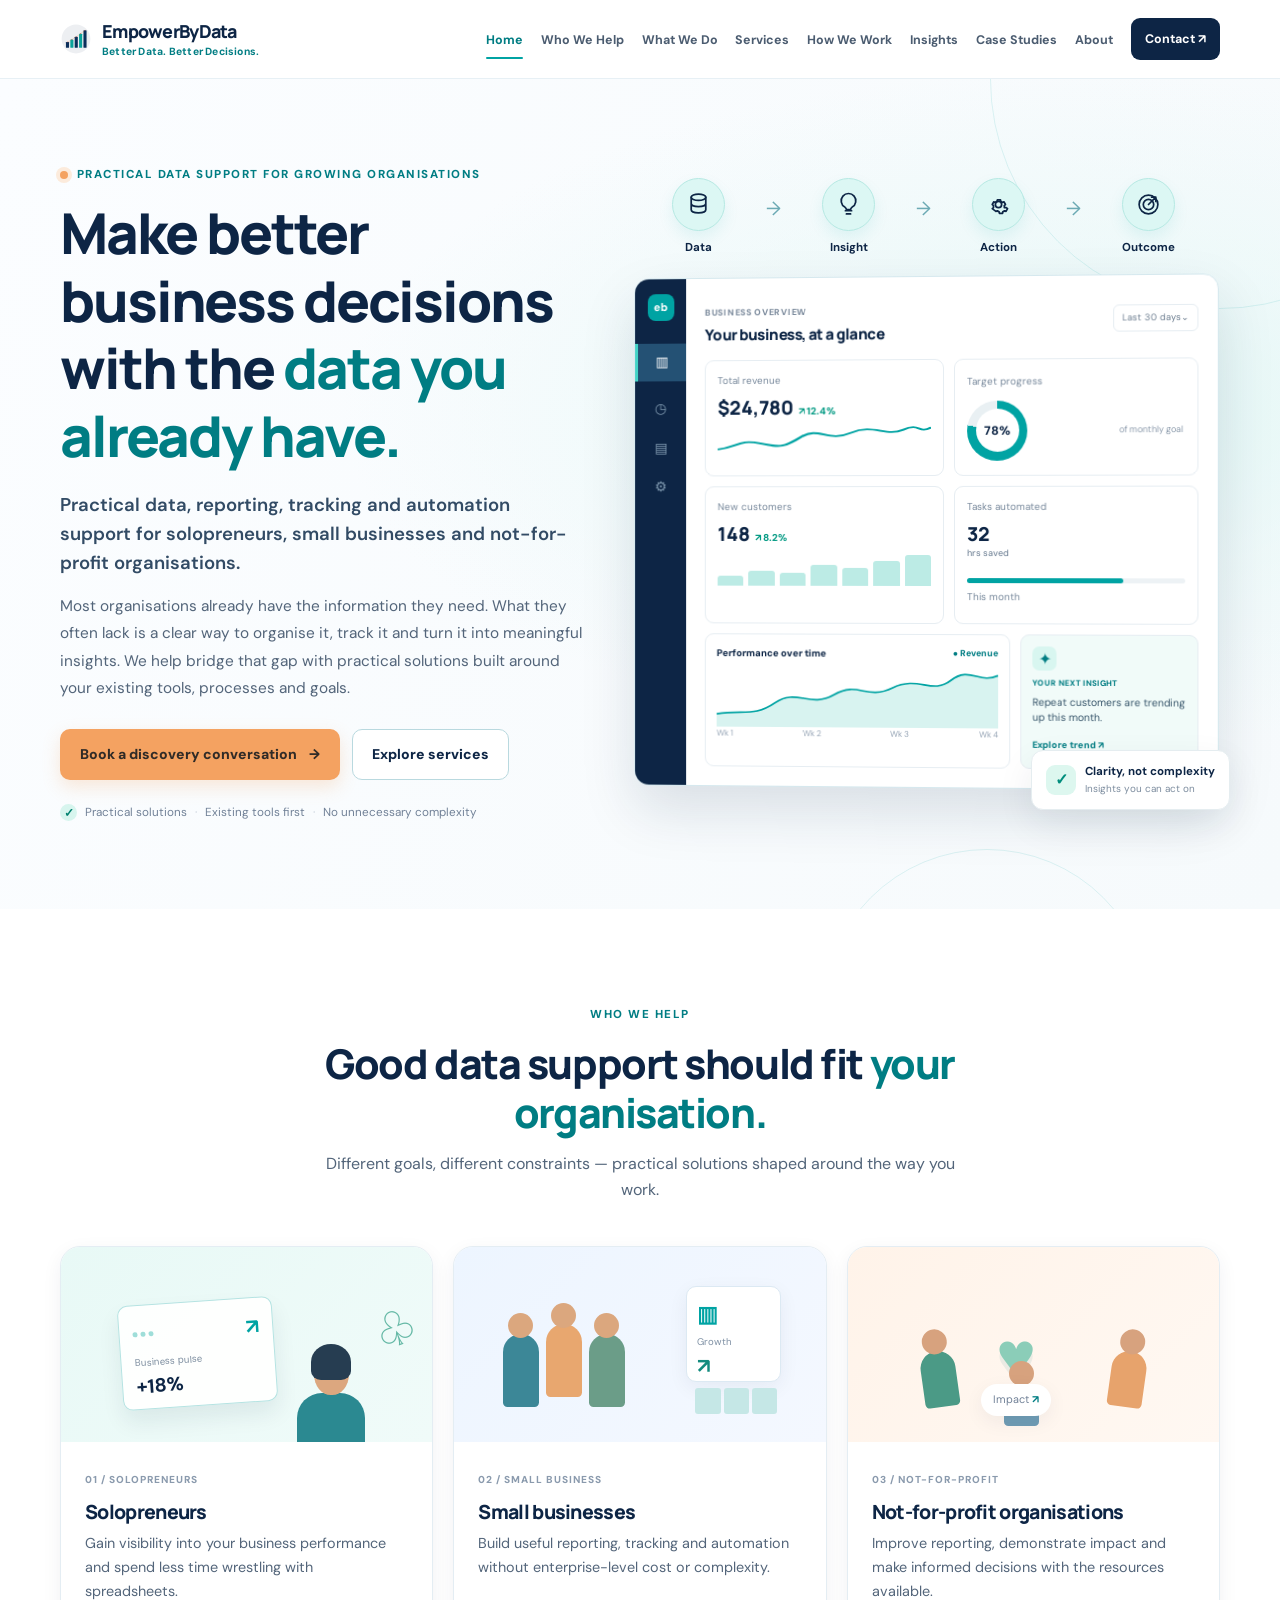
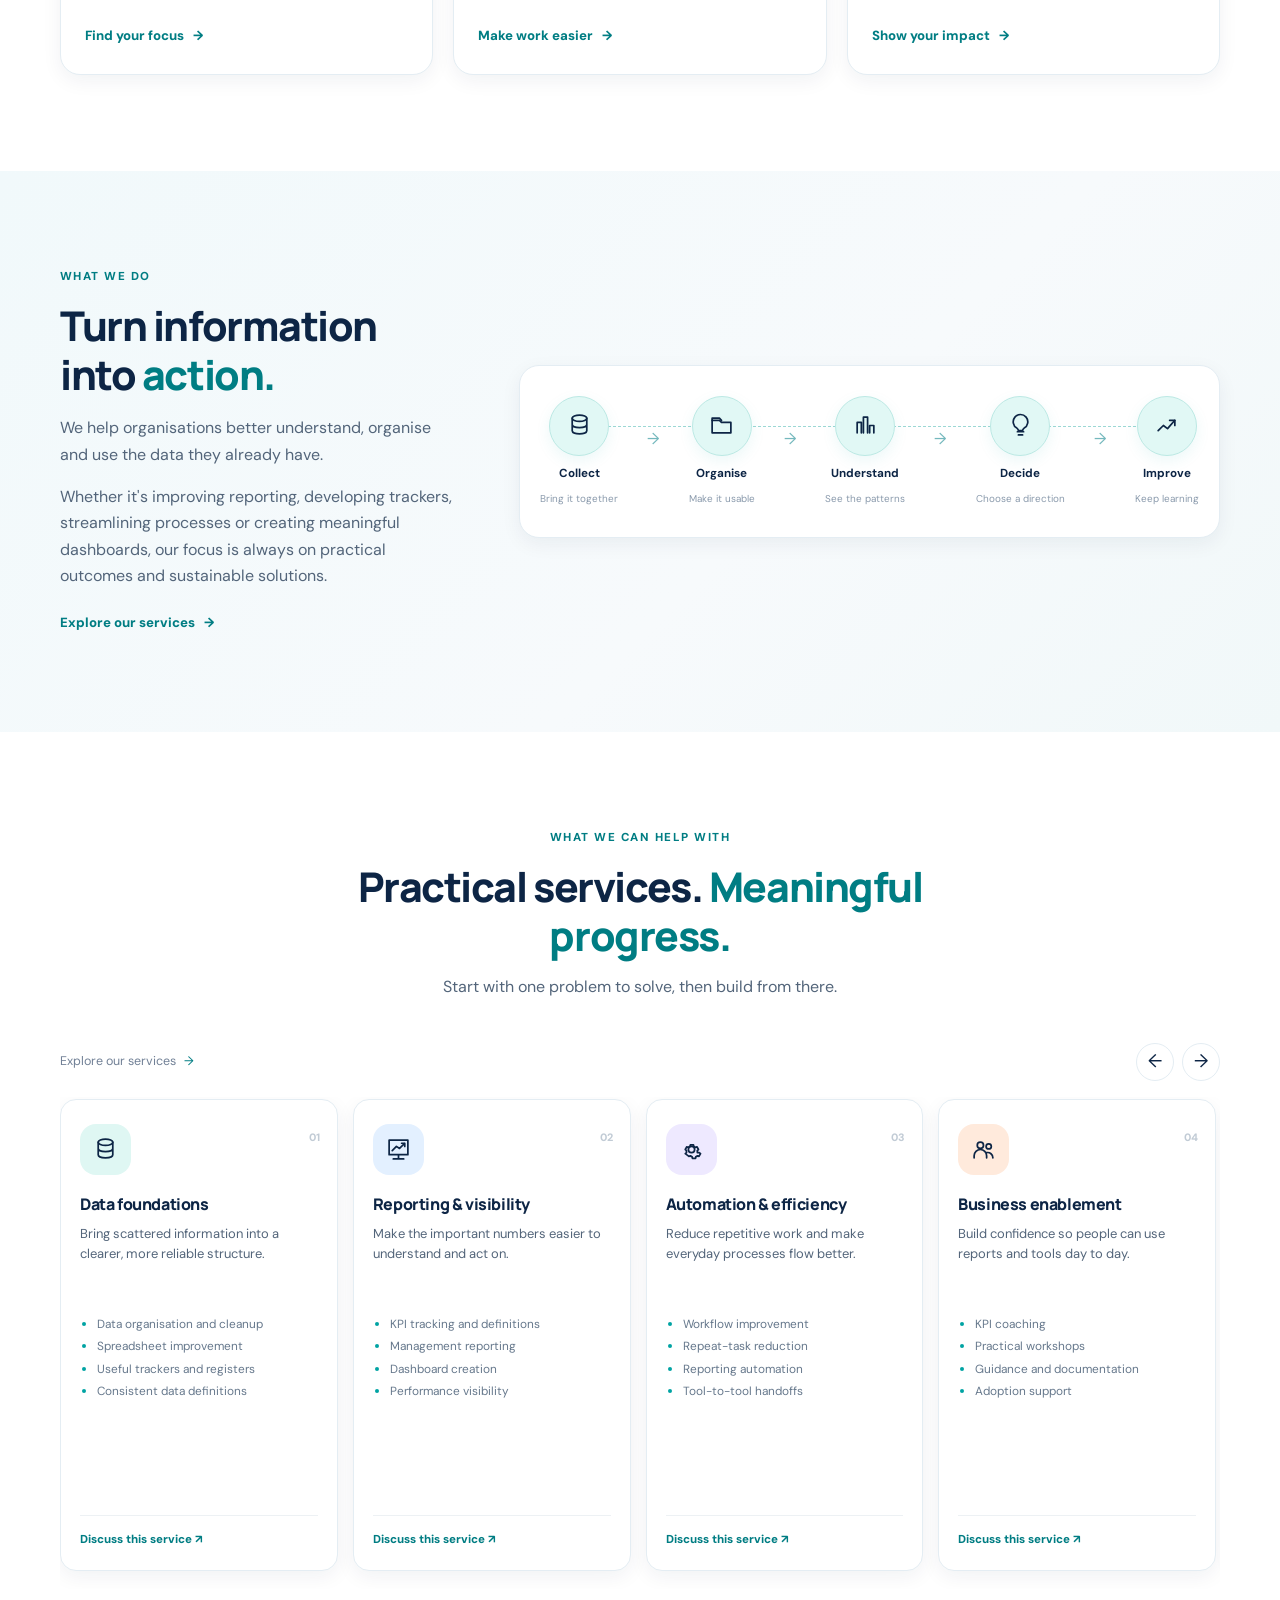
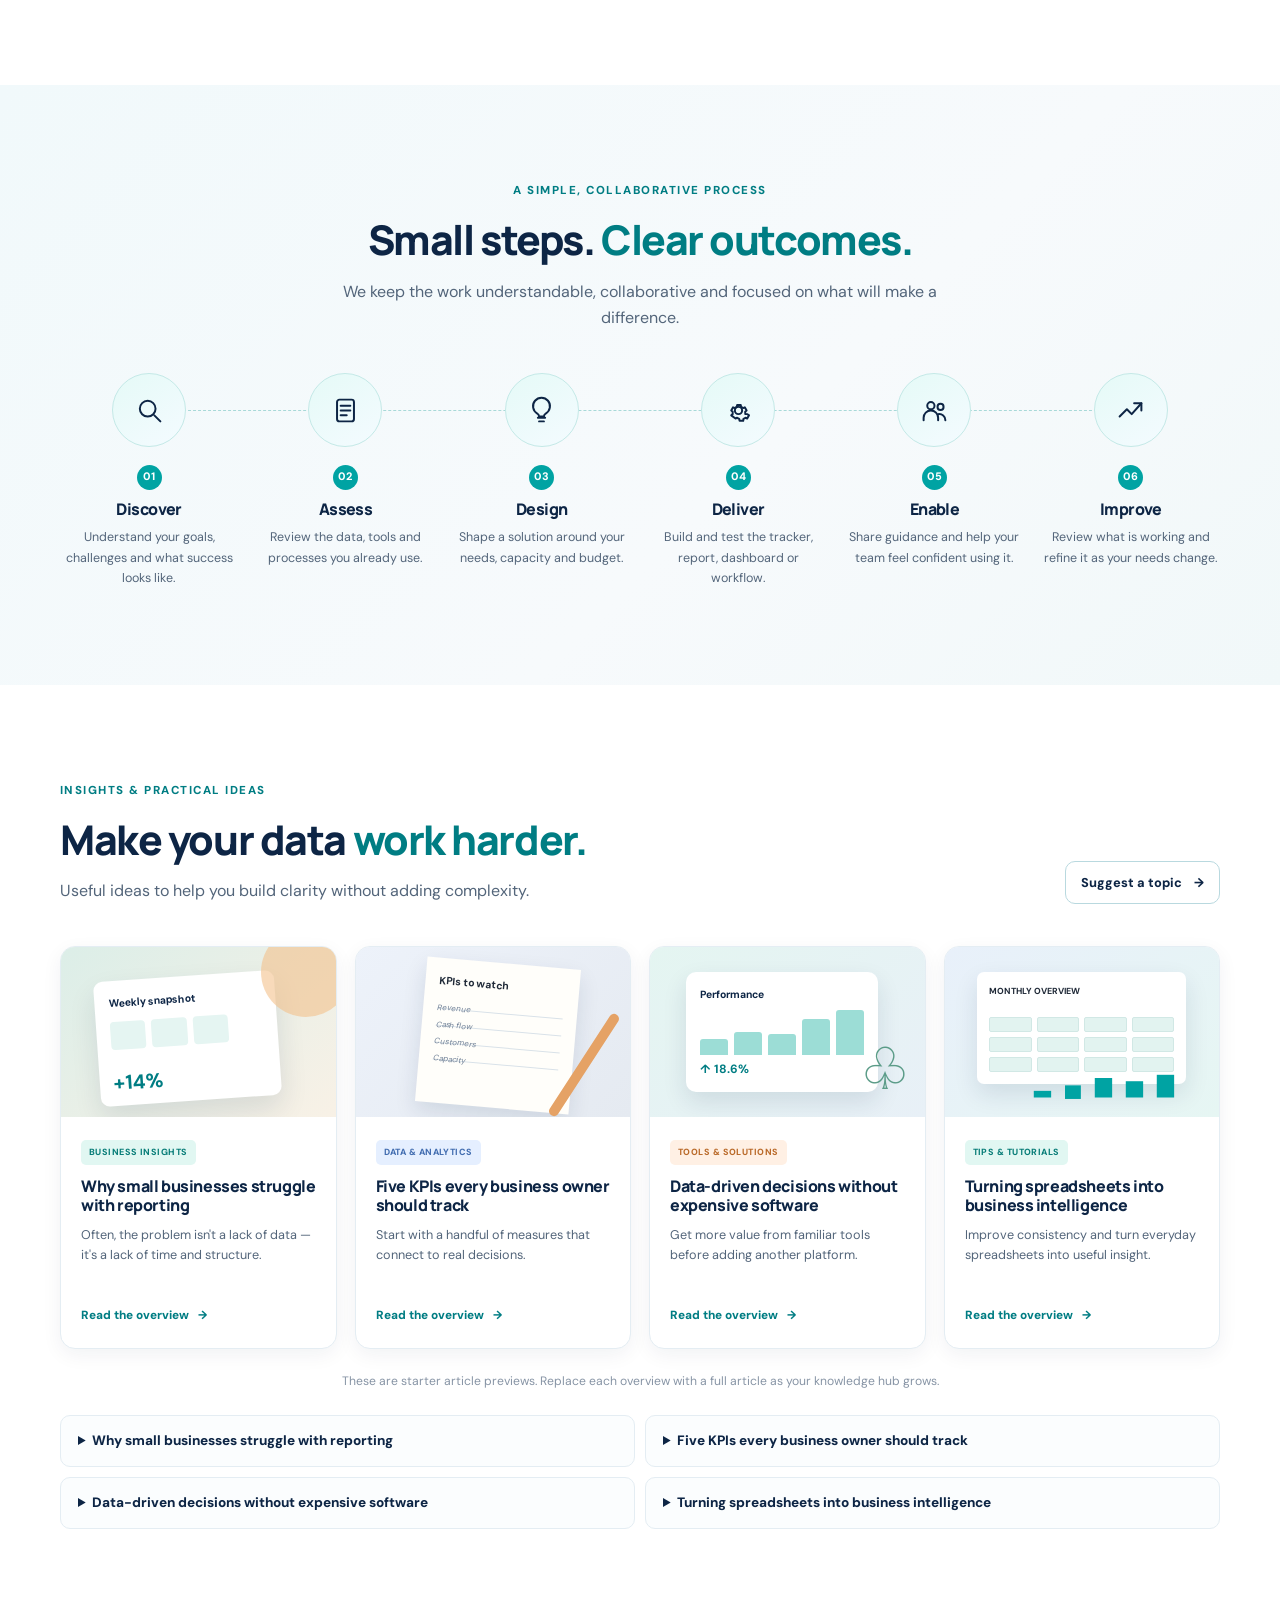
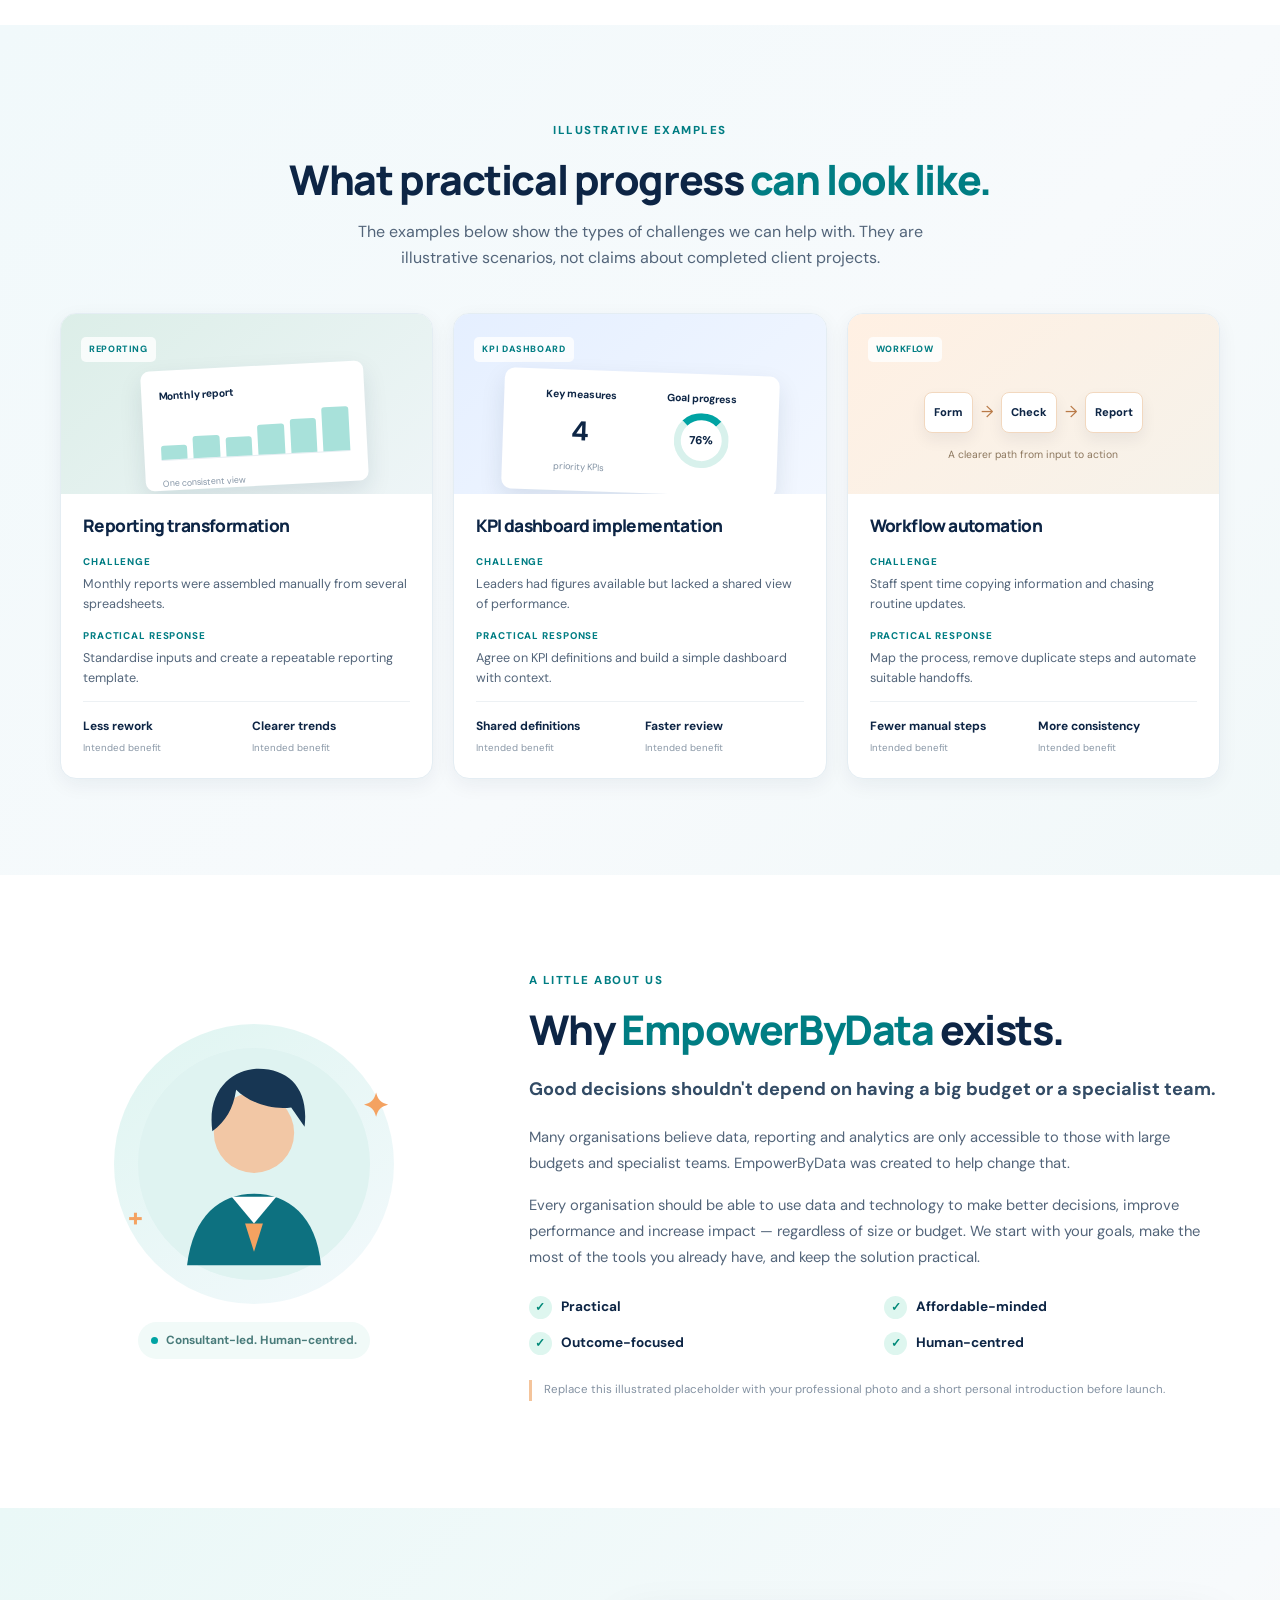
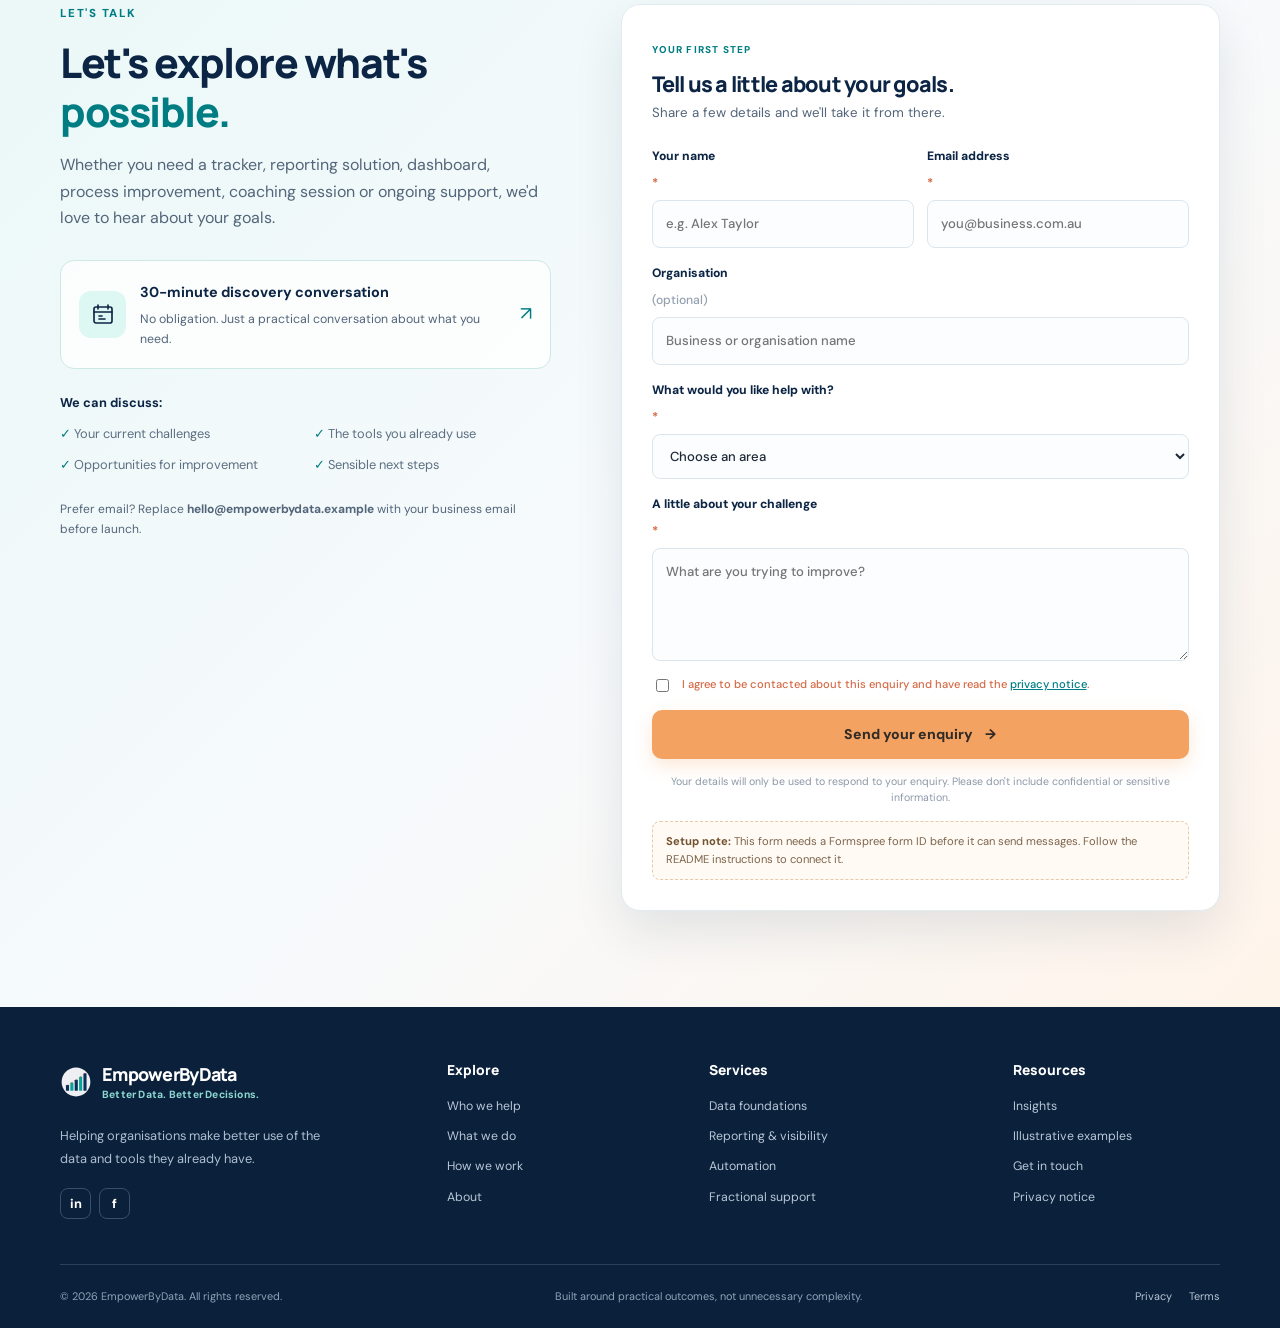
==== commit 7aef9074: "/*changed made to the logo and worked on the layout and content */" ====
--- a/index.html
+++ b/index.html
@@ -18,7 +18,7 @@
   <header class="site-header" id="top">
     <div class="container nav-wrap">
       <a class="brand" href="#home" aria-label="EmpowerByData home">
-        <span class="brand-mark" aria-hidden="true"><span></span><span></span><span></span><span></span></span>
+        <img class="brand-logo-icon" src="assets/logo-icon.svg" alt="" width="32" height="32">
         <span class="brand-copy"><strong>EmpowerByData</strong><small>Better Data. Better Decisions.</small></span>
       </a>
       <button class="menu-toggle" type="button" aria-expanded="false" aria-controls="primary-nav" aria-label="Open navigation">
@@ -102,12 +102,21 @@
     <section class="section-pad section-white" id="services">
       <div class="container">
         <div class="section-heading"><p class="eyebrow">What we can help with</p><h2>Practical services. <span>Meaningful progress.</span></h2><p>Start with one problem to solve, then build from there.</p></div>
-        <div class="services-grid">
+        <div class="services-carousel-wrap">
+          <div class="services-carousel-controls" aria-label="Service navigation">
+            <p class="services-scroll-hint">Explore our services <span aria-hidden="true">→</span></p>
+            <div class="services-scroll-buttons">
+              <button class="service-scroll-btn" type="button" data-scroll-services="-1" aria-label="Scroll services left">←</button>
+              <button class="service-scroll-btn" type="button" data-scroll-services="1" aria-label="Scroll services right">→</button>
+            </div>
+          </div>
+          <div class="services-grid" id="services-track" tabindex="0" aria-label="Six EmpowerByData services">
           <article class="service-card"><div class="service-icon teal"><svg viewBox="0 0 24 24"><ellipse cx="12" cy="5" rx="7" ry="3"/><path d="M5 5v6c0 1.7 3.1 3 7 3s7-1.3 7-3V5M5 11v6c0 1.7 3.1 3 7 3s7-1.3 7-3v-6"/></svg></div><span class="service-index">01</span><h3>Data foundations</h3><p>Bring scattered information into a clearer, more reliable structure.</p><ul><li>Data organisation and cleanup</li><li>Spreadsheet improvement</li><li>Useful trackers and registers</li><li>Consistent data definitions</li></ul><a href="#contact" class="service-more" aria-label="Ask about Data Foundations">Discuss this service ↗</a></article>
           <article class="service-card"><div class="service-icon blue"><svg viewBox="0 0 24 24"><path d="M3 3h18v14H3zM7 21h10M12 17v4"/><path d="m6 13 4-4 3 2 5-5M15 6h3v3"/></svg></div><span class="service-index">02</span><h3>Reporting & visibility</h3><p>Make the important numbers easier to understand and act on.</p><ul><li>KPI tracking and definitions</li><li>Management reporting</li><li>Dashboard creation</li><li>Performance visibility</li></ul><a href="#contact" class="service-more" aria-label="Ask about Reporting and Visibility">Discuss this service ↗</a></article>
           <article class="service-card"><div class="service-icon violet"><svg viewBox="0 0 24 24"><circle cx="12" cy="12" r="3"/><path d="m19.4 15 .1.1 1.2.9-1.5 2.6-1.4-.6a8 8 0 0 1-1.7 1l-.2 1.5h-3l-.3-1.5a8 8 0 0 1-1.7-1l-1.4.6L6 16l1.2-1a8 8 0 0 1 0-2l-1.2-1 1.5-2.6 1.4.6a8 8 0 0 1 1.7-1l.3-1.5h3l.2 1.5a8 8 0 0 1 1.7 1l1.4-.6 1.5 2.6-1.2 1a8 8 0 0 1 .1 2Z"/></svg></div><span class="service-index">03</span><h3>Automation & efficiency</h3><p>Reduce repetitive work and make everyday processes flow better.</p><ul><li>Workflow improvement</li><li>Repeat-task reduction</li><li>Reporting automation</li><li>Tool-to-tool handoffs</li></ul><a href="#contact" class="service-more" aria-label="Ask about Automation and Efficiency">Discuss this service ↗</a></article>
           <article class="service-card"><div class="service-icon orange"><svg viewBox="0 0 24 24"><circle cx="9" cy="8" r="3"/><circle cx="17" cy="9" r="2.5"/><path d="M3 20v-2a6 6 0 0 1 12 0v2M15 15a5 5 0 0 1 6 5"/></svg></div><span class="service-index">04</span><h3>Business enablement</h3><p>Build confidence so people can use reports and tools day to day.</p><ul><li>KPI coaching</li><li>Practical workshops</li><li>Guidance and documentation</li><li>Adoption support</li></ul><a href="#contact" class="service-more" aria-label="Ask about Business Enablement">Discuss this service ↗</a></article>
           <article class="service-card"><div class="service-icon mint"><svg viewBox="0 0 24 24"><rect x="3" y="5" width="18" height="16" rx="2"/><path d="M7 3v4M17 3v4M7 11h4M7 15h7M16 14l2 2 3-4"/></svg></div><span class="service-index">05</span><h3>Fractional support</h3><p>Get a flexible analytics partner without hiring a full-time team.</p><ul><li>One-off projects</li><li>Ongoing monthly support</li><li>Fractional analytics partnership</li><li>Performance advisory</li></ul><a href="#contact" class="service-more" aria-label="Ask about Fractional Support">Discuss this service ↗</a></article>
+          <article class="service-card"><div class="service-icon blue"><svg viewBox="0 0 24 24" aria-hidden="true"> <path d="M4 5.5A2.5 2.5 0 0 1 6.5 3H20v17H6.5A2.5 2.5 0 0 1 4 17.5z"/><path d="M4 6h12M8 10h8M8 14h6M8 18h7"/></svg></div> <span class="service-index">06</span> <h3>Analytics Coaching &amp; Practical Learning</h3> <p> Build practical data skills through structured coaching, hands-on exercises and real-world analytics projects. Learn to turn data into meaningful business insights. </p> <ul> <li>Excel, SQL and data analysis fundamentals</li> <li>Power BI dashboards and KPI reporting</li> <li>Advanced analytics and data modelling</li> <li>Portfolio projects and personalised feedback</li> </ul> <a href="#contact" class="service-more" aria-label="Ask about Analytics Coaching and Practical Learning"> Explore Coaching ↗</a></article>          </div>
         </div>
       </div>
     </section>
@@ -190,7 +199,7 @@
 
   <footer class="site-footer">
     <div class="container footer-main">
-      <div class="footer-brand"><a class="brand brand-light" href="#home"><span class="brand-mark" aria-hidden="true"><span></span><span></span><span></span><span></span></span><span class="brand-copy"><strong>EmpowerByData</strong><small>Better Data. Better Decisions.</small></span></a><p>Helping organisations make better use of the data and tools they already have.</p><div class="footer-social"><a href="https://www.linkedin.com/" target="_blank" rel="noopener noreferrer" aria-label="LinkedIn (replace with your profile)">in</a><a href="https://www.facebook.com/" target="_blank" rel="noopener noreferrer" aria-label="Facebook (replace with your page)">f</a></div></div>
+      <div class="footer-brand"><a class="brand brand-light" href="#home"><img class="brand-logo-icon" src="assets/logo-icon.svg" alt="" width="32" height="32"><span class="brand-copy"><strong>EmpowerByData</strong><small>Better Data. Better Decisions.</small></span></a><p>Helping organisations make better use of the data and tools they already have.</p><div class="footer-social"><a href="https://www.linkedin.com/" target="_blank" rel="noopener noreferrer" aria-label="LinkedIn (replace with your profile)">in</a><a href="https://www.facebook.com/" target="_blank" rel="noopener noreferrer" aria-label="Facebook (replace with your page)">f</a></div></div>
       <div class="footer-col"><h3>Explore</h3><a href="#who-we-help">Who we help</a><a href="#what-we-do">What we do</a><a href="#how-we-work">How we work</a><a href="#about">About</a></div>
       <div class="footer-col"><h3>Services</h3><a href="#services">Data foundations</a><a href="#services">Reporting & visibility</a><a href="#services">Automation</a><a href="#services">Fractional support</a></div>
       <div class="footer-col"><h3>Resources</h3><a href="#insights">Insights</a><a href="#case-studies">Illustrative examples</a><a href="#contact">Get in touch</a><a href="privacy.html">Privacy notice</a></div>
--- a/css/empowerbydata.css
+++ b/css/empowerbydata.css
@@ -26,6 +26,7 @@
 .site-header { position: sticky; top: 0; z-index: 100; background: rgba(255,255,255,.93); backdrop-filter: blur(16px); border-bottom: 1px solid rgba(226,237,243,.8); }
 .nav-wrap { display: flex; align-items: center; justify-content: space-between; min-height: 78px; gap: 28px; }
 .brand { display: inline-flex; align-items: center; gap: 10px; flex-shrink: 0; }
+.brand-logo-icon { display:block; width:32px; height:32px; flex:0 0 32px; object-fit:contain; }
 .brand-mark { display: inline-flex; align-items: end; gap: 3px; height: 27px; width: 28px; padding-bottom: 2px; }
 .brand-mark span { width: 5px; border-radius: 3px 3px 1px 1px; background: var(--teal); display: block; }
 .brand-mark span:nth-child(1) { height: 10px; }.brand-mark span:nth-child(2) { height: 16px; }.brand-mark span:nth-child(3) { height: 22px; }.brand-mark span:nth-child(4) { height: 27px; background: var(--navy); }
@@ -78,14 +79,14 @@
 .ill-window { position:absolute; width:155px; height:105px; border:1px solid #b5e3e2; background:rgba(255,255,255,.93); border-radius:10px; padding:13px; left:16%; top:28%; box-shadow:0 12px 22px rgba(13,37,69,.08); transform:rotate(-4deg); }.ill-window i { display:inline-block; width:5px; height:5px; border-radius:50%; background:#9fded9; margin-right:3px; }.ill-window b { position:absolute; right:13px; top:11px; color:var(--teal); font-size:1.3rem; }.ill-window small,.ill-window strong { display:block; }.ill-window small { font-size:.6rem; color:#7c8d9f; margin-top:10px; }.ill-window strong { font-size:1.2rem; color:var(--navy); }.ill-person { position:absolute; width:75px; height:105px; right:17%; bottom:-7px; }.ill-person .face { position:absolute; width:35px; height:43px; border-radius:45% 45% 48% 48%; background:#dca77f; top:8px; left:20px; z-index:2; }.ill-person .hair { position:absolute; width:40px; height:36px; border-radius:50% 50% 25% 25%; background:#263d51; top:0; left:17px; z-index:3; }.ill-person .body { position:absolute; width:68px; height:56px; border-radius:25px 25px 0 0; background:#2b8991; bottom:0; left:3px; }.ill-plant { position:absolute; right:4%; top:22%; font-size:3rem; color:#64b8a5; transform:rotate(-20deg); }
 .ill-smallbiz .people { position:absolute; display:flex; gap:7px; left:13%; bottom:18%; }.people i { width:36px; height:73px; border-radius:20px 20px 5px 5px; background:#3c8797; position:relative; }.people i:before { content:""; position:absolute; width:25px; height:25px; border-radius:50%; background:#dba77e; top:-21px; left:5px; }.people i:nth-child(2) { background:#e8a76f; transform:translateY(-10px); }.people i:nth-child(3) { background:#6b9d88; }.ill-chart { position:absolute; right:12%; top:20%; width:95px; height:96px; background:white; border:1px solid #dce9f3; border-radius:10px; padding:10px; box-shadow:var(--shadow-sm); }.ill-chart b { display:block; color:var(--teal); font-size:1.4rem; }.ill-chart small,.ill-chart strong { display:block; }.ill-chart small { color:#7d8fa3; font-size:.6rem; }.ill-chart strong { color:#138b7e; font-size:1.3rem; }.ill-table { position:absolute; right:13%; bottom:14%; width:82px; height:26px; display:flex; gap:3px; }.ill-table i { flex:1; background:#c5e7e6; border-radius:3px; }.heart-shape { position:absolute; top:28%; left:40%; font-size:4.2rem; color:#8bcdb8; text-shadow:0 7px 0 rgba(0,120,120,.08); }.community-person { position:absolute; bottom:18%; width:35px; height:56px; border-radius:20px 20px 5px 5px; background:#4b9a86; }.community-person:before { content:""; position:absolute; top:-22px; left:5px; width:25px; height:25px; border-radius:50%; background:#d7a27e; }.p1 { left:20%; transform:rotate(-8deg); }.p2 { right:20%; background:#e7a36c; transform:rotate(8deg); }.p3 { left:42%; bottom:8%; height:43px; background:#6f9cb4; }.impact-pill { position:absolute; bottom:13%; left:36%; padding:7px 12px; border-radius:20px; background:white; box-shadow:var(--shadow-sm); font-size:.68rem; color:#718197; }.impact-pill b { color:var(--teal-dark); }
 .split-section { display:grid; grid-template-columns:.72fr 1.28fr; gap:65px; align-items:center; }.split-copy h2 { max-width:440px; }.split-copy>p:not(.eyebrow) { max-width:440px; }.split-copy .text-link { margin-top:7px; }.lifecycle-card { display:flex; align-items:center; justify-content:space-between; gap:7px; position:relative; padding:30px 20px; background:white; border:1px solid var(--line); border-radius:var(--radius); box-shadow:var(--shadow-sm); }.lifecycle-path { position:absolute; left:9%; right:9%; top:60px; border-top:1px dashed #9cd8d5; }.life-step { position:relative; z-index:1; display:flex; flex-direction:column; align-items:center; text-align:center; gap:8px; min-width:0; }.life-icon { display:grid; place-items:center; width:60px; height:60px; border-radius:50%; background:#e1f8f5; border:1px solid #bce9e4; box-shadow:0 5px 15px rgba(0,163,163,.08); }.life-step b { font-size:.73rem; color:var(--navy); }.life-step small { font-size:.62rem; color:#8a9aac; }.life-arrow { position:relative; z-index:2; color:#74b8bd; font-size:1rem; align-self:center; margin-top:-25px; }
-.services-grid { display:grid; grid-template-columns:repeat(5,1fr); gap:15px; }.service-card { position:relative; padding:24px 19px 21px; border:1px solid var(--line); border-radius:16px; background:white; box-shadow:var(--shadow-sm); display:flex; flex-direction:column; transition:transform .25s,box-shadow .25s; }.service-icon { width:51px; height:51px; border-radius:16px; display:grid; place-items:center; margin-bottom:20px; }.service-icon.teal { background:#dff7f3; }.service-icon.blue { background:#e3f0ff; }.service-icon.violet { background:#eee9ff; }.service-icon.orange { background:#ffeadc; }.service-icon.mint { background:#e0f7ee; }.service-index { position:absolute; top:29px; right:17px; color:#c1cbd5; font-size:.67rem; font-weight:800; }.service-card h3 { font-size:1rem; letter-spacing:-.025em; }.service-card>p { font-size:.81rem; line-height:1.6; min-height:76px; }.service-card ul { padding-left:17px; margin:0 0 21px; color:#66788c; font-size:.74rem; line-height:1.9; }.service-card li::marker { color:var(--teal); }.service-more { margin-top:auto; padding-top:14px; border-top:1px solid #edf1f4; font-size:.72rem; font-weight:800; color:var(--teal-dark); }
+.services-carousel-wrap { min-width:0; } .services-carousel-controls { display:flex; align-items:center; justify-content:space-between; gap:16px; margin:0 0 16px; } .services-scroll-hint { margin:0; color:#718096; font-size:.78rem; } .services-scroll-hint span { color:var(--teal-dark); padding-left:5px; } .services-scroll-buttons { display:flex; gap:8px; } .service-scroll-btn { width:38px; height:38px; border:1px solid var(--line); border-radius:50%; background:#fff; color:var(--navy); font-size:1.15rem; cursor:pointer; transition:background .2s,color .2s,border-color .2s; } .service-scroll-btn:hover { background:var(--navy); color:#fff; border-color:var(--navy); } .service-scroll-btn:focus-visible { outline:3px solid #00a3a366; outline-offset:3px; } .services-grid { display:grid; grid-auto-flow:column; grid-auto-columns:calc((100% - 45px) / 4); grid-template-rows:1fr; gap:15px; overflow-x:auto; overscroll-behavior-inline:contain; scroll-snap-type:x mandatory; scroll-behavior:smooth; padding:2px 2px 18px; scrollbar-width:thin; scrollbar-color:#b9d9d6 #eef3f6; } .services-grid .service-card { min-width:0; scroll-snap-align:start; }.service-card { position:relative; padding:24px 19px 21px; border:1px solid var(--line); border-radius:16px; background:white; box-shadow:var(--shadow-sm); display:flex; flex-direction:column; transition:transform .25s,box-shadow .25s; }.service-icon { width:51px; height:51px; border-radius:16px; display:grid; place-items:center; margin-bottom:20px; }.service-icon.teal { background:#dff7f3; }.service-icon.blue { background:#e3f0ff; }.service-icon.violet { background:#eee9ff; }.service-icon.orange { background:#ffeadc; }.service-icon.mint { background:#e0f7ee; }.service-index { position:absolute; top:29px; right:17px; color:#c1cbd5; font-size:.67rem; font-weight:800; }.service-card h3 { font-size:1rem; letter-spacing:-.025em; }.service-card>p { font-size:.81rem; line-height:1.6; min-height:76px; }.service-card ul { padding-left:17px; margin:0 0 21px; color:#66788c; font-size:.74rem; line-height:1.9; }.service-card li::marker { color:var(--teal); }.service-more { margin-top:auto; padding-top:14px; border-top:1px solid #edf1f4; font-size:.72rem; font-weight:800; color:var(--teal-dark); }
 .process-grid { display:grid; grid-template-columns:repeat(6,1fr); gap:18px; position:relative; }.process-grid:before { content:""; position:absolute; top:37px; left:8%; right:8%; border-top:1px dashed #a8d9d8; }.process-step { position:relative; text-align:center; }.process-icon { display:grid; place-items:center; width:74px; height:74px; border:1px solid #c4e9e7; border-radius:50%; background:linear-gradient(145deg,#e5faf7,#f4fbff); margin:0 auto 15px; position:relative; z-index:1; }.process-icon svg { width:29px; height:29px; }.step-no { display:inline-grid; place-items:center; width:25px; height:25px; border-radius:50%; background:var(--teal); color:white; font-size:.68rem; font-weight:800; margin-bottom:10px; }.process-step h3 { font-size:1rem; margin-bottom:8px; }.process-step p { font-size:.78rem; line-height:1.65; margin:0; }
 .insights-grid { display:grid; grid-template-columns:repeat(4,1fr); gap:18px; }.insight-card { border:1px solid var(--line); background:white; border-radius:15px; overflow:hidden; box-shadow:var(--shadow-sm); transition:transform .25s,box-shadow .25s; }.insight-art { height:170px; display:block; position:relative; overflow:hidden; }.art-one { background:linear-gradient(140deg,#dceee8,#f8f1e6); }.art-window { position:absolute; top:29px; left:13%; width:66%; height:125px; border-radius:9px; background:white; box-shadow:0 13px 28px #0d25451c; padding:14px; transform:rotate(-4deg); }.art-window b { font-size:.65rem; display:block; color:var(--navy); margin-bottom:10px; }.art-window i { display:inline-block; height:28px; width:23%; margin-right:4%; background:#e5f5f2; border-radius:4px; }.art-window strong { display:block; color:var(--teal-dark); font-size:1.25rem; margin-top:8px; }.art-sun { position:absolute; width:90px; height:90px; background:#f4c18c; border-radius:50%; right:-15px; top:-20px; opacity:.6; }.art-two { background:linear-gradient(135deg,#edf2fa,#e5eaf1); }.paper { position:absolute; top:16px; left:24%; width:56%; height:145px; padding:14px; background:#fffefa; box-shadow:0 9px 22px #0d25451c; transform:rotate(5deg); }.paper b { display:block; font-size:.65rem; margin-bottom:12px; }.paper i { display:block; height:8px; border-bottom:1px solid #d9e2e9; margin-bottom:9px; color:#718197; font-size:.5rem; }.art-pencil { position:absolute; height:120px; width:10px; background:#e5a265; right:15%; bottom:-8px; transform:rotate(33deg); border-radius:5px; }.art-three { background:linear-gradient(140deg,#e4f5f1,#e8f0f7); }.mini-dashboard { position:absolute; top:25px; left:13%; width:70%; height:120px; background:white; border-radius:10px; box-shadow:0 10px 25px #0d25451c; padding:14px; }.mini-dashboard b { display:block; color:var(--navy); font-size:.65rem; }.mini-dashboard span { display:flex; align-items:end; height:45px; gap:6px; margin-top:6px; }.mini-dashboard i { flex:1; background:#9cddd6; border-radius:3px 3px 0 0; }.mini-dashboard i:nth-child(1){height:35%}.mini-dashboard i:nth-child(2){height:50%}.mini-dashboard i:nth-child(3){height:45%}.mini-dashboard i:nth-child(4){height:78%}.mini-dashboard i:nth-child(5){height:100%}.mini-dashboard strong { font-size:.75rem; color:var(--teal-dark); }.art-plant { position:absolute; right:5%; bottom:0; color:#5b9c88; font-size:3.6rem; }.art-four { background:linear-gradient(140deg,#e8f0fa,#e6f6f3); }.sheet-grid { position:absolute; top:25px; left:12%; width:76%; height:112px; background:white; border-radius:7px; box-shadow:0 10px 24px #0d25451c; padding:12px; display:grid; grid-template-columns:repeat(4,1fr); gap:5px; }.sheet-grid b { grid-column:1/-1; font-size:.55rem; }.sheet-grid i { background:#e2f3f0; border:1px solid #d1e8e5; border-radius:2px; }.sheet-chart { position:absolute; right:15%; bottom:13px; color:var(--teal); letter-spacing:4px; font-size:1.4rem; }.insight-content { padding:20px; }.tag { display:inline-block; padding:5px 8px; border-radius:5px; background:#e1f7f2; color:#087d78; font-size:.56rem; font-weight:800; letter-spacing:.05em; }.tag-blue { background:#e5efff; color:#426db0; }.tag-orange { background:#fff0e4; color:#ba6a29; }.insight-content h3 { font-size:1rem; margin:12px 0 9px; letter-spacing:-.025em; }.insight-content h3 a:hover { color:var(--teal-dark); }.insight-content p { font-size:.79rem; line-height:1.65; min-height:64px; }.insight-content .text-link { font-size:.74rem; }.content-note { margin:22px 0 0; text-align:center; font-size:.76rem; color:#8794a5; }.article-overviews { margin-top:24px; display:grid; grid-template-columns:1fr 1fr; gap:10px; }.article-overviews details { border:1px solid var(--line); border-radius:10px; padding:14px 17px; background:#fbfdfe; }.article-overviews summary { color:var(--navy); font-size:.85rem; font-weight:800; cursor:pointer; }.article-overviews details p { margin:12px 0 0; font-size:.85rem; }
 .case-grid { display:grid; grid-template-columns:repeat(3,1fr); gap:20px; }.case-card { background:white; border:1px solid var(--line); border-radius:16px; overflow:hidden; box-shadow:var(--shadow-sm); transition:transform .25s,box-shadow .25s; }.case-visual { height:180px; padding:20px; position:relative; overflow:hidden; }.case-visual-one { background:linear-gradient(140deg,#dceee8,#eef5f7); }.case-visual-two { background:linear-gradient(140deg,#e5efff,#f2f7ff); }.case-visual-three { background:linear-gradient(140deg,#fff0e3,#f6f2ea); }.case-chip { display:inline-block; padding:5px 8px; border-radius:5px; background:rgba(255,255,255,.8); color:var(--teal-dark); font-size:.57rem; letter-spacing:.07em; font-weight:800; }.case-screen { position:absolute; left:22%; top:52px; width:60%; height:120px; border:5px solid #fff; background:#fff; border-radius:9px; box-shadow:0 10px 25px #0d25451a; padding:12px; transform:rotate(-3deg); }.case-screen b,.case-dashboard b { display:block; font-size:.65rem; color:var(--navy); }.case-chart { height:48px; display:flex; align-items:end; gap:6px; border-bottom:1px solid #e6edf2; margin:8px 0; }.case-chart i { flex:1; background:#a8e1da; border-radius:3px 3px 0 0; }.case-chart i:nth-child(1){height:30%}.case-chart i:nth-child(2){height:48%}.case-chart i:nth-child(3){height:40%}.case-chart i:nth-child(4){height:65%}.case-chart i:nth-child(5){height:72%}.case-chart i:nth-child(6){height:95%}.case-screen small { color:#8494a5; font-size:.55rem; }.case-dashboard { display:flex; justify-content:space-around; position:absolute; top:58px; left:13%; right:13%; padding:16px; border-radius:10px; background:white; box-shadow:0 10px 25px #0d25451a; transform:rotate(2deg); }.case-dashboard>div { display:flex; flex-direction:column; align-items:center; gap:6px; }.case-dashboard strong { font-size:1.7rem; color:var(--navy); }.case-dashboard small { font-size:.57rem; color:#8292a3; }.case-ring { width:55px; height:55px; border-radius:50%; border:7px solid #d8f1ec; border-top-color:var(--teal); display:grid; place-items:center; color:var(--navy); font-size:.72rem; font-weight:800; }.workflow-visual { display:flex; align-items:center; justify-content:center; gap:8px; margin-top:30px; }.workflow-visual span { background:white; border:1px solid #f2d8bf; border-radius:8px; padding:10px 9px; color:var(--navy); font-size:.7rem; font-weight:800; box-shadow:0 7px 15px #0d254510; }.workflow-visual i { color:#b97a47; font-style:normal; }.workflow-caption { text-align:center; color:#8d785f; font-size:.65rem; margin-top:13px; }.case-content { padding:22px; }.case-content h3 { font-size:1.08rem; margin-bottom:17px; }.case-label { color:var(--teal-dark); font-size:.61rem; letter-spacing:.09em; font-weight:800; margin-bottom:4px; }.case-content p:not(.case-label) { font-size:.79rem; line-height:1.6; margin-bottom:13px; }.case-outcome { display:flex; gap:10px; padding-top:15px; margin-top:5px; border-top:1px solid #edf1f4; }.case-outcome span { flex:1; }.case-outcome b,.case-outcome small { display:block; }.case-outcome b { font-size:.75rem; color:var(--navy); }.case-outcome small { color:#8a98a7; font-size:.61rem; margin-top:3px; }
 .about-grid { display:grid; grid-template-columns:.72fr 1.28fr; gap:80px; align-items:center; }.profile-wrap { text-align:center; }.profile-placeholder { width:min(280px,100%); aspect-ratio:1; border-radius:50%; background:linear-gradient(145deg,#dff5f1,#f3f9fc); display:grid; place-items:center; position:relative; margin:0 auto 18px; }.profile-placeholder svg { width:85%; height:85%; }.profile-spark { position:absolute; color:var(--orange); font-weight:800; }.spark-a { right:2%; top:20%; font-size:2rem; }.spark-b { left:5%; bottom:23%; font-size:1.6rem; }.profile-caption { display:inline-flex; align-items:center; gap:8px; padding:9px 13px; border-radius:30px; background:#f1faf8; color:#497b7a; font-size:.74rem; font-weight:700; }.profile-dot { width:7px; height:7px; border-radius:50%; background:var(--teal); }.about-copy h2 { margin-bottom:19px; }.about-copy>p:not(.eyebrow) { font-size:.92rem; line-height:1.8; }.about-lede { color:#324b65; font-weight:700; font-size:1.13rem!important; }.values-grid { display:grid; grid-template-columns:1fr 1fr; gap:13px 20px; margin:25px 0; }.values-grid span { display:flex; align-items:center; gap:9px; color:var(--navy); font-size:.85rem; font-weight:700; }.values-grid i { display:grid; place-items:center; width:23px; height:23px; background:#def6ef; color:#008978; border-radius:50%; font-style:normal; font-size:.72rem; }.profile-disclaimer { font-size:.72rem!important; color:#8492a2; border-left:3px solid #f4c49b; padding-left:12px; }
 .contact-section { background:linear-gradient(135deg,#eaf8f7,#f7fafc 55%,#fff4ea); }.contact-grid { display:grid; grid-template-columns:.9fr 1.1fr; gap:70px; align-items:start; }.contact-copy h2 { max-width:450px; }.contact-copy>p:not(.eyebrow) { max-width:480px; }.discovery-card { display:flex; align-items:center; gap:14px; background:rgba(255,255,255,.8); border:1px solid #cce9e5; border-radius:14px; padding:18px; margin:28px 0 23px; }.discovery-icon { width:47px; height:47px; flex-shrink:0; display:grid; place-items:center; background:#ddf7f2; border-radius:12px; }.discovery-icon svg { width:24px; height:24px; }.discovery-card b { color:var(--navy); font-size:.9rem; }.discovery-card p { margin:4px 0 0; font-size:.77rem; }.discovery-arrow { margin-left:auto; color:var(--teal-dark); font-size:1.2rem; }.discuss-list { display:grid; grid-template-columns:1fr 1fr; gap:10px 18px; font-size:.8rem; color:#5c6f82; }.discuss-list>b { grid-column:1/-1; color:var(--navy); }.discuss-list span { color:#5c6f82; }.discuss-list span::first-letter { color:var(--teal-dark); }.contact-email-note { margin-top:25px; font-size:.75rem; overflow-wrap:anywhere; }.contact-form-card { background:white; border:1px solid #e1ecef; border-radius:19px; box-shadow:0 20px 50px rgba(13,37,69,.1); padding:30px; }.form-heading { margin-bottom:22px; }.form-step { font-size:.62rem; font-weight:800; letter-spacing:.12em; color:var(--teal-dark); }.form-heading h3 { margin:9px 0 6px; font-size:1.35rem; }.form-heading p { font-size:.83rem; margin:0; }.contact-form-card form { display:flex; flex-direction:column; gap:15px; }.form-row { display:grid; grid-template-columns:1fr 1fr; gap:13px; }.contact-form-card label { display:flex; flex-direction:column; gap:7px; font-size:.76rem; color:var(--navy); font-weight:800; }.contact-form-card label>span:not(.optional) { color:#d46b47; display:inline; }.contact-form-card .optional { color:#93a0ae; font-weight:500; }.contact-form-card input:not([type=checkbox]),.contact-form-card select,.contact-form-card textarea { width:100%; border:1px solid #dce5eb; border-radius:8px; padding:12px 13px; background:#fbfdfe; color:var(--charcoal); font-weight:500; font-size:.82rem; transition:border .2s,box-shadow .2s; }.contact-form-card input:focus,.contact-form-card select:focus,.contact-form-card textarea:focus { border-color:var(--teal); box-shadow:0 0 0 3px #00a3a31c; outline:none; }.contact-form-card textarea { resize:vertical; min-height:105px; }.consent-label { flex-direction:row!important; align-items:flex-start; gap:10px!important; color:#6d7b8b!important; font-weight:500!important; font-size:.7rem!important; line-height:1.5; }.consent-label input { margin-top:3px; accent-color:var(--teal); }.consent-label a { color:var(--teal-dark); text-decoration:underline; }.form-submit { width:100%; border:0; }.form-small { text-align:center; color:#8b98a7; font-size:.66rem; line-height:1.55; margin:0; }.form-status { display:none; padding:12px; border-radius:8px; font-size:.82rem; }.form-status.visible { display:block; }.form-status.success { background:#e7f8ef; color:#126b4c; }.form-status.error { background:#fff0e9; color:#a44727; }.form-setup-note { margin-top:15px; padding:11px 13px; border:1px dashed #e5c9a8; border-radius:8px; background:#fffaf4; color:#7e654d; font-size:.7rem; line-height:1.55; }.form-setup-note strong { color:#72512f; }
 .site-footer { background:#0b203b; color:#c3d0df; padding-top:55px; }.footer-main { display:grid; grid-template-columns:1.6fr 1fr 1.2fr 1fr; gap:55px; padding-bottom:45px; }.brand-light .brand-copy strong { color:white; }.brand-light .brand-copy small { color:#8dd9d2; }.brand-light .brand-mark span:nth-child(4) { background:#b8dce6; }.footer-brand>p { color:#aebfd0; font-size:.8rem; line-height:1.8; max-width:270px; margin:18px 0; }.footer-social { display:flex; gap:8px; }.footer-social a { width:31px; height:31px; display:grid; place-items:center; border-radius:8px; border:1px solid #35506c; color:white; font-weight:800; font-size:.8rem; }.footer-social a:hover { background:var(--teal-dark); }.footer-col { display:flex; flex-direction:column; align-items:flex-start; gap:10px; }.footer-col h3 { color:white; font-size:.86rem; letter-spacing:0; margin-bottom:7px; }.footer-col a { color:#b7c7d6; font-size:.77rem; }.footer-col a:hover,.footer-bottom a:hover { color:#7be0d5; }.footer-bottom { border-top:1px solid #29415b; min-height:64px; display:flex; align-items:center; justify-content:space-between; gap:18px; color:#8fa4b8; font-size:.68rem; }.footer-bottom div { display:flex; gap:17px; }.footer-bottom a { color:#b6c6d5; }
-@media (max-width: 1100px) { .primary-nav { gap:10px; }.nav-link { font-size:.7rem; }.brand-copy strong { font-size:1rem; }.hero-grid { gap:25px; }.services-grid { grid-template-columns:repeat(3,1fr); }.service-card>p { min-height:50px; } }
+@media (max-width: 1100px) { .primary-nav { gap:10px; }.nav-link { font-size:.7rem; }.brand-copy strong { font-size:1rem; }.hero-grid { gap:25px; }.services-grid { grid-auto-columns:calc((100% - 30px) / 3); }.service-card>p { min-height:50px; } }
 @media (max-width: 900px) { .section-pad { padding:75px 0; }.nav-wrap { min-height:72px; }.menu-toggle { display:block; margin-left:auto; }.primary-nav { display:none; position:absolute; top:100%; left:0; right:0; padding:12px 24px 22px; background:white; border-bottom:1px solid var(--line); box-shadow:0 18px 25px #0d254514; align-items:stretch; flex-direction:column; gap:0; }.primary-nav.open { display:flex; }.nav-link { padding:12px 0; font-size:.88rem; }.nav-link.active:after { bottom:6px; right:auto; width:35px; }.nav-contact { margin-top:7px; text-align:center; padding:12px; }.hero-grid { grid-template-columns:1fr; }.hero-copy { max-width:720px; }.hero-visual { max-width:700px; width:100%; margin:15px auto 0; }.audience-grid { gap:14px; }.card-body { padding:20px; }.split-section,.about-grid { grid-template-columns:1fr; gap:35px; }.split-copy { max-width:700px; }.lifecycle-card { max-width:760px; width:100%; margin:auto; }.process-grid { grid-template-columns:repeat(3,1fr); row-gap:32px; }.process-grid:before { display:none; }.insights-grid { grid-template-columns:repeat(2,1fr); }.contact-grid { grid-template-columns:1fr; gap:35px; }.contact-copy { max-width:700px; }.contact-form-card { max-width:760px; width:100%; }.footer-main { gap:30px; grid-template-columns:1.5fr 1fr 1fr; }.footer-brand { grid-row:span 2; } }
-@media (max-width: 620px) { .container { width:min(100% - 32px, 520px); }.section-pad { padding:60px 0; }h1 { font-size:2.55rem; }.hero { padding-top:55px; }.hero-lede { font-size:1.02rem; }.hero-body { font-size:.9rem; }.hero-actions { align-items:stretch; flex-direction:column; }.hero-actions .btn { width:100%; }.trust-note { line-height:1.8; }.flow-row { margin:0 0 16px; }.line-icon { width:42px; height:42px; }.line-icon svg { width:20px; height:20px; }.flow-node { font-size:.62rem; }.flow-arrow { font-size:.85rem; }.dash-content { padding:10px; }.dash-sidebar { width:35px; gap:13px; }.dash-logo { width:23px; height:23px; }.dash-top h3 { font-size:.75rem; }.period-pill { font-size:.48rem; }.metric-card { padding:8px; min-height:95px; }.metric-card>strong { font-size:1rem; }.metric-card>small { font-size:.54rem; }.donut { width:48px; height:48px; }.donut:before { width:34px; height:34px; }.donut span { font-size:.65rem; }.dash-bottom { grid-template-columns:1fr; }.insight-panel { display:none; }.floating-note { right:0; }.audience-grid,.case-grid { grid-template-columns:1fr; }.illustration { height:180px; }.card-body p { min-height:0; }.section-heading { margin-bottom:30px; }.heading-row { display:block; }.heading-row .btn { margin-top:20px; }.split-section { gap:25px; }.lifecycle-card { display:grid; grid-template-columns:1fr 1fr; gap:18px; padding:22px; }.lifecycle-path,.life-arrow { display:none; }.life-step { padding:10px 0; }.services-grid { grid-template-columns:1fr; }.service-card { padding:22px; }.service-card>p { min-height:0; }.process-grid { grid-template-columns:repeat(2,1fr); gap:27px 16px; }.process-step p { font-size:.75rem; }.insights-grid { grid-template-columns:1fr; }.insight-art { height:190px; }.insight-content p { min-height:0; }.article-overviews { grid-template-columns:1fr; }.about-grid { gap:25px; }.profile-placeholder { width:220px; }.values-grid { gap:12px; }.contact-grid { gap:25px; }.contact-form-card { padding:22px 17px; }.form-row { grid-template-columns:1fr; }.discuss-list { grid-template-columns:1fr; }.discuss-list>b { grid-column:auto; }.footer-main { grid-template-columns:1fr 1fr; gap:28px 18px; }.footer-brand { grid-column:1/-1; grid-row:auto; }.footer-bottom { padding:20px 0; flex-direction:column; align-items:flex-start; gap:9px; }.footer-bottom div { margin-top:3px; } }
+@media (max-width: 620px) { .container { width:min(100% - 32px, 520px); }.section-pad { padding:60px 0; }h1 { font-size:2.55rem; }.hero { padding-top:55px; }.hero-lede { font-size:1.02rem; }.hero-body { font-size:.9rem; }.hero-actions { align-items:stretch; flex-direction:column; }.hero-actions .btn { width:100%; }.trust-note { line-height:1.8; }.flow-row { margin:0 0 16px; }.line-icon { width:42px; height:42px; }.line-icon svg { width:20px; height:20px; }.flow-node { font-size:.62rem; }.flow-arrow { font-size:.85rem; }.dash-content { padding:10px; }.dash-sidebar { width:35px; gap:13px; }.dash-logo { width:23px; height:23px; }.dash-top h3 { font-size:.75rem; }.period-pill { font-size:.48rem; }.metric-card { padding:8px; min-height:95px; }.metric-card>strong { font-size:1rem; }.metric-card>small { font-size:.54rem; }.donut { width:48px; height:48px; }.donut:before { width:34px; height:34px; }.donut span { font-size:.65rem; }.dash-bottom { grid-template-columns:1fr; }.insight-panel { display:none; }.floating-note { right:0; }.audience-grid,.case-grid { grid-template-columns:1fr; }.illustration { height:180px; }.card-body p { min-height:0; }.section-heading { margin-bottom:30px; }.heading-row { display:block; }.heading-row .btn { margin-top:20px; }.split-section { gap:25px; }.lifecycle-card { display:grid; grid-template-columns:1fr 1fr; gap:18px; padding:22px; }.lifecycle-path,.life-arrow { display:none; }.life-step { padding:10px 0; }.services-grid { grid-auto-columns:minmax(78%, 1fr); } .services-carousel-controls { margin-bottom:12px; }.service-card { padding:22px; }.service-card>p { min-height:0; }.process-grid { grid-template-columns:repeat(2,1fr); gap:27px 16px; }.process-step p { font-size:.75rem; }.insights-grid { grid-template-columns:1fr; }.insight-art { height:190px; }.insight-content p { min-height:0; }.article-overviews { grid-template-columns:1fr; }.about-grid { gap:25px; }.profile-placeholder { width:220px; }.values-grid { gap:12px; }.contact-grid { gap:25px; }.contact-form-card { padding:22px 17px; }.form-row { grid-template-columns:1fr; }.discuss-list { grid-template-columns:1fr; }.discuss-list>b { grid-column:auto; }.footer-main { grid-template-columns:1fr 1fr; gap:28px 18px; }.footer-brand { grid-column:1/-1; grid-row:auto; }.footer-bottom { padding:20px 0; flex-direction:column; align-items:flex-start; gap:9px; }.footer-bottom div { margin-top:3px; } }
 @media (prefers-reduced-motion: reduce) { html { scroll-behavior:auto; } *,*::before,*::after { animation-duration:.01ms!important; animation-iteration-count:1!important; transition-duration:.01ms!important; } }
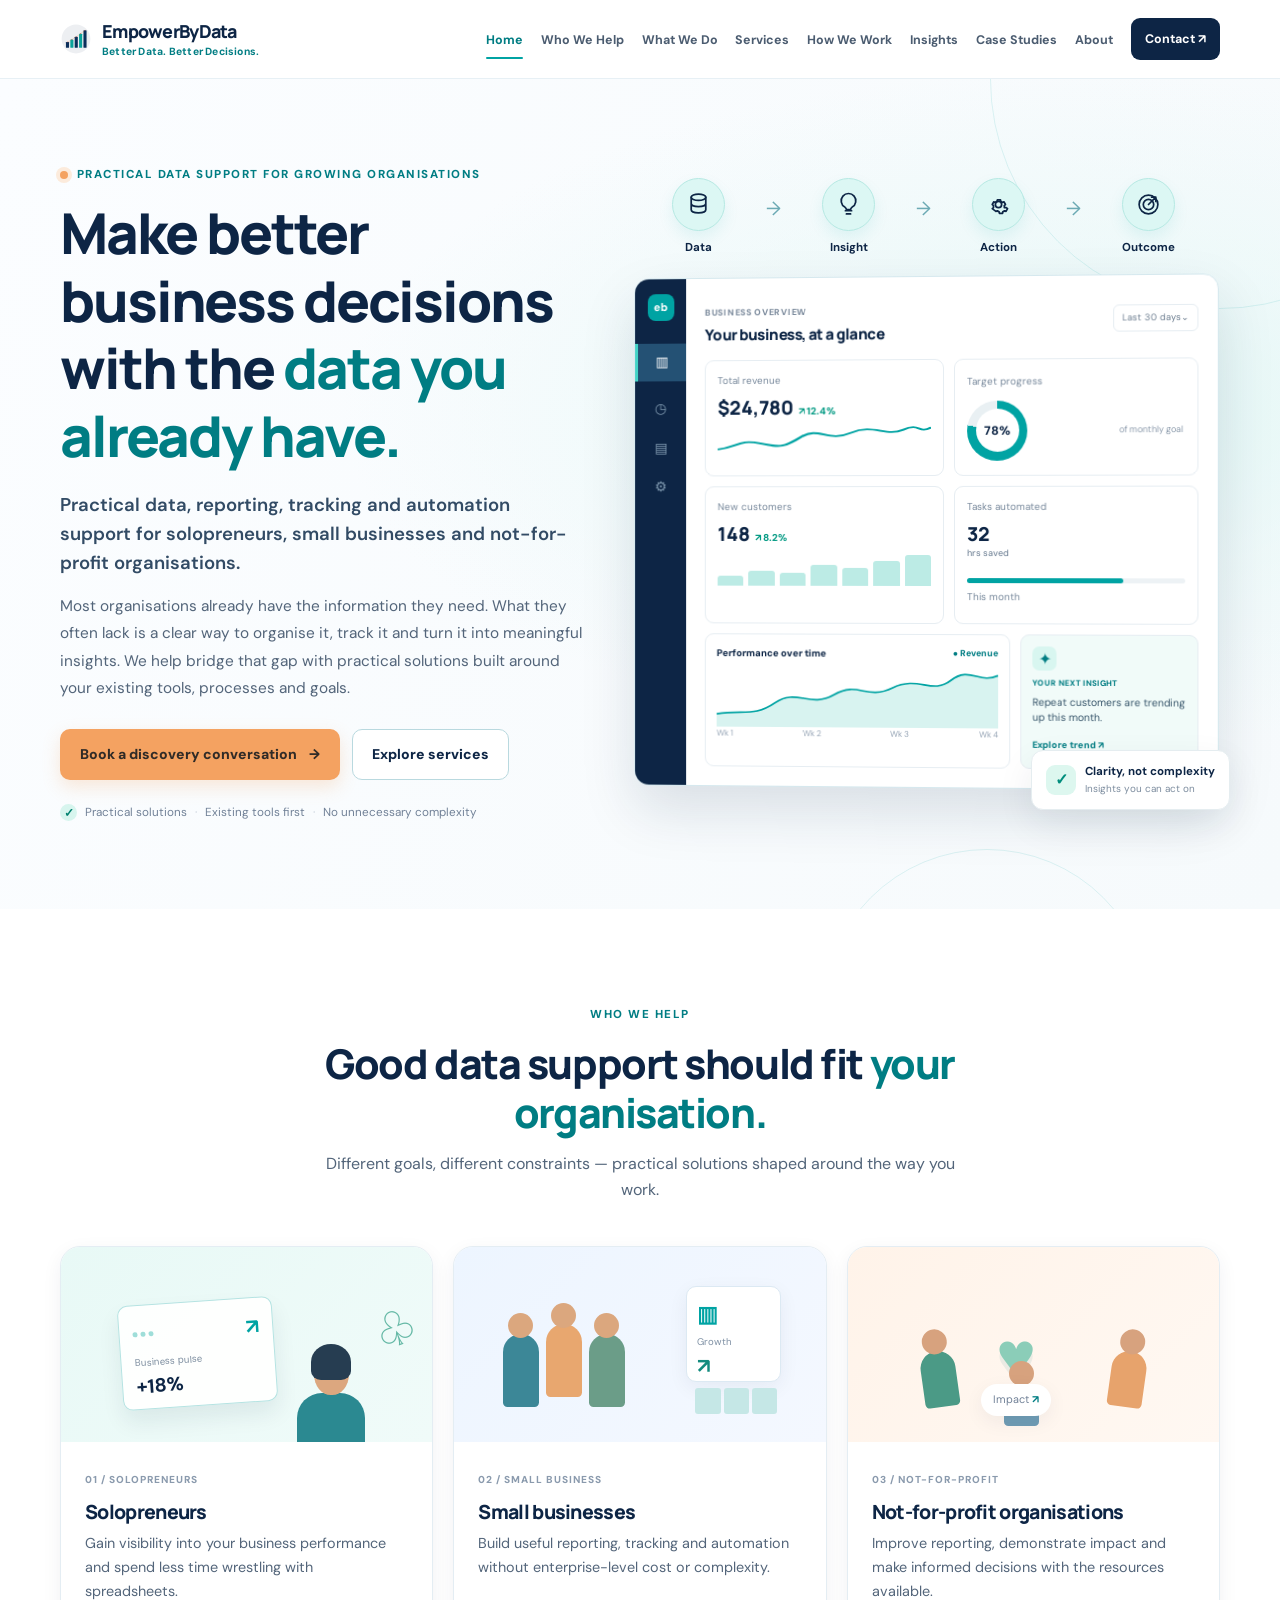
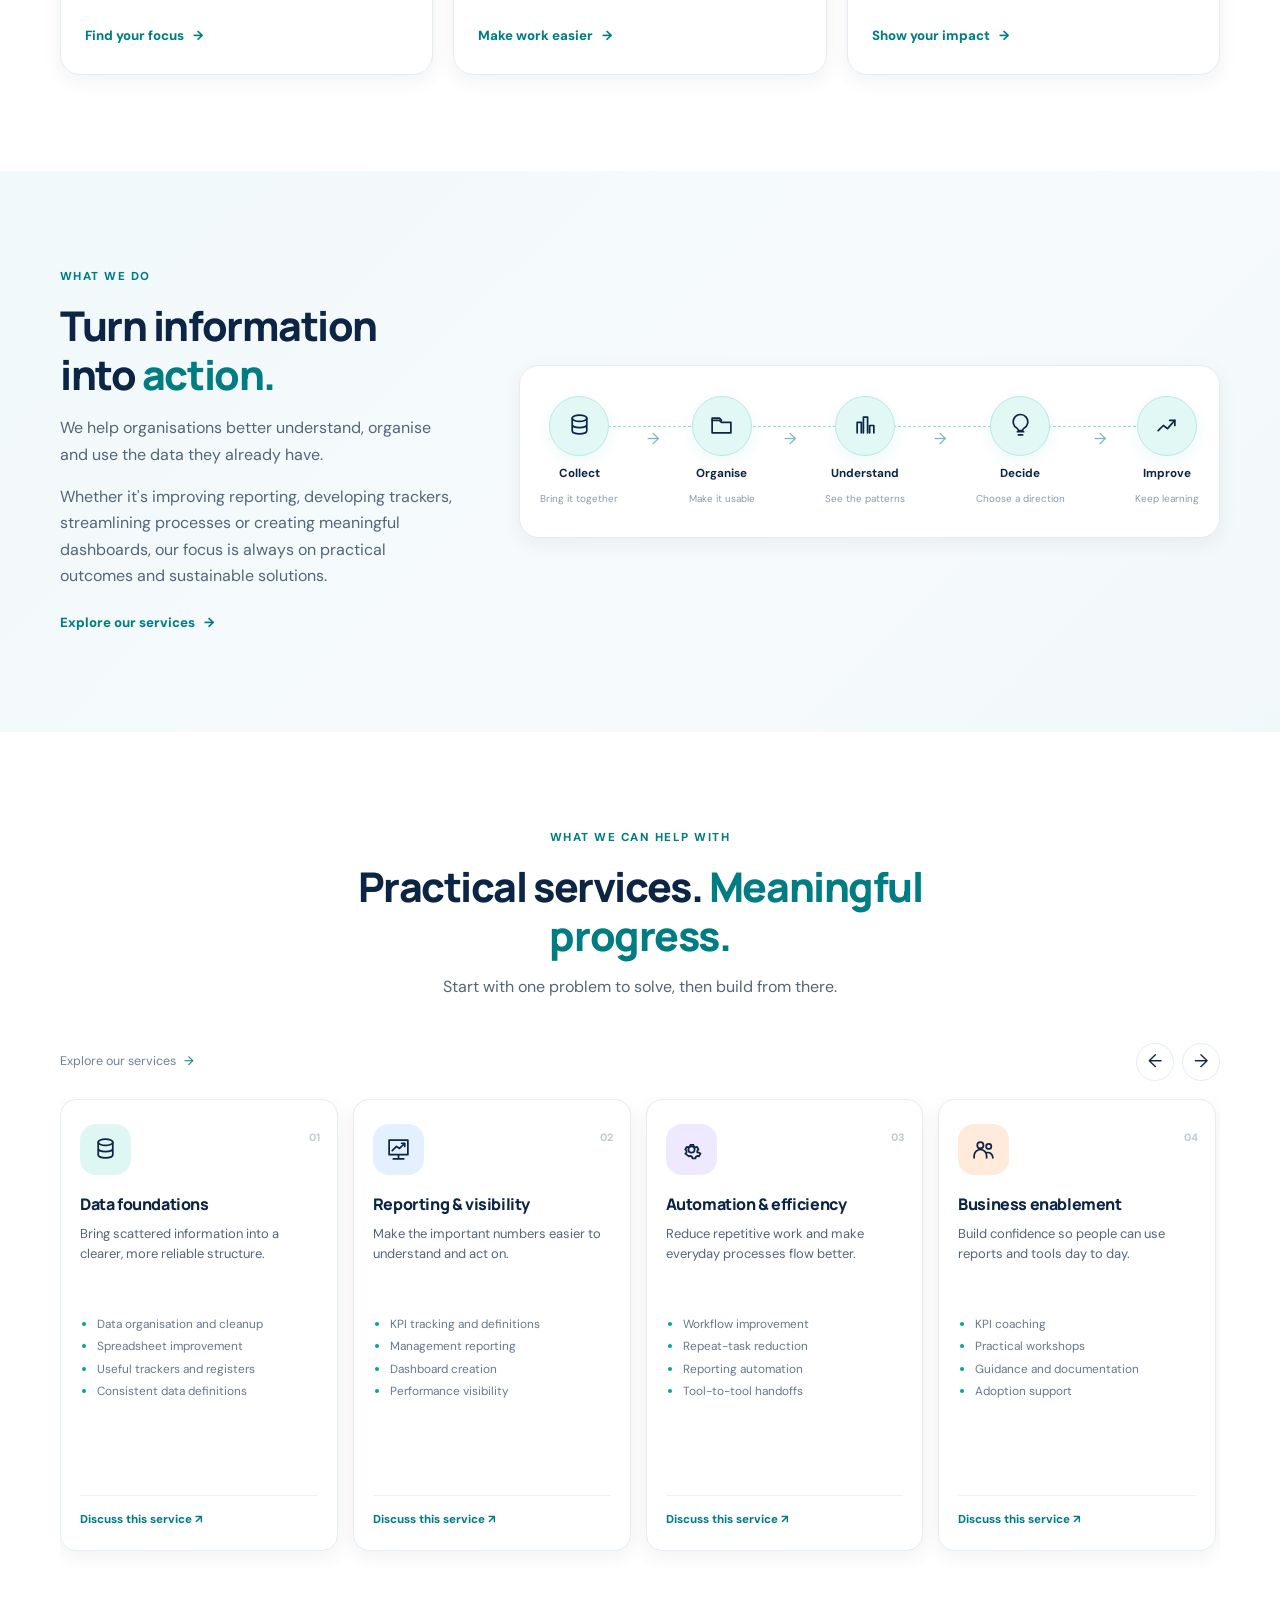
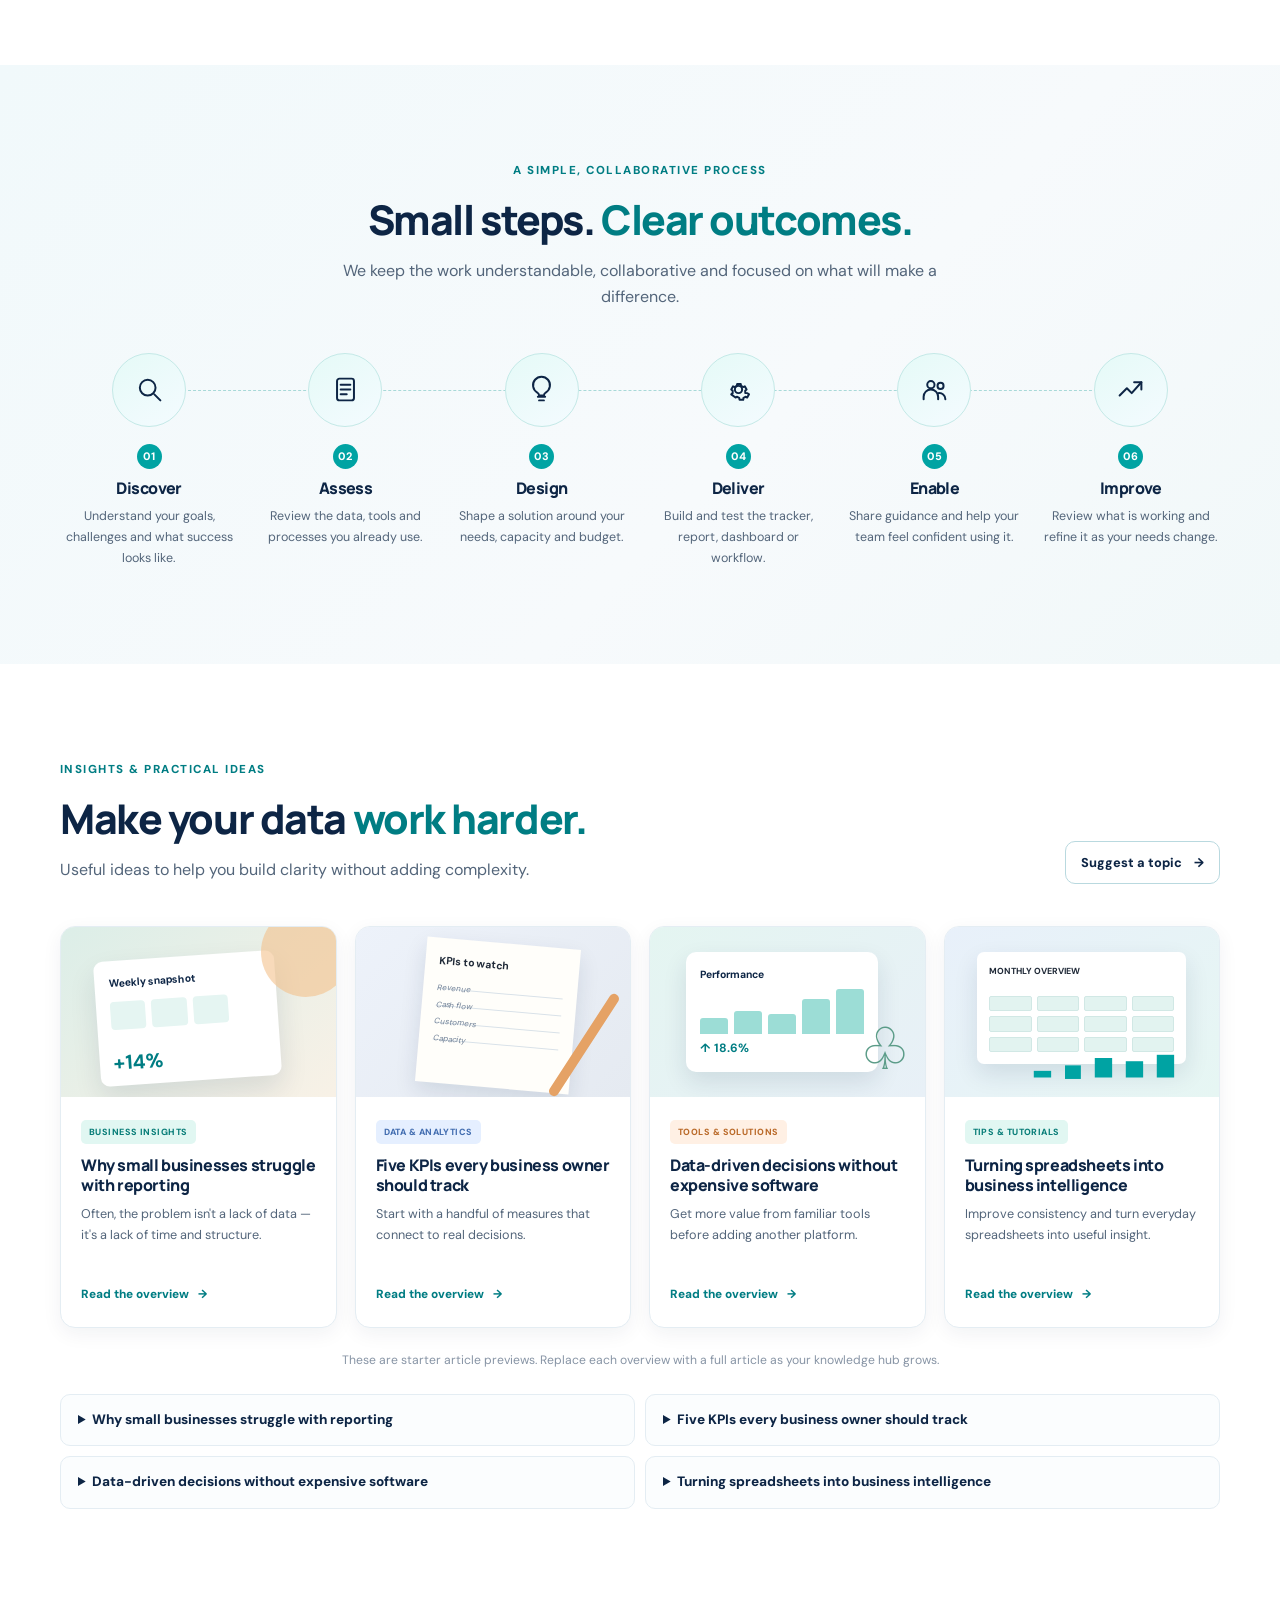
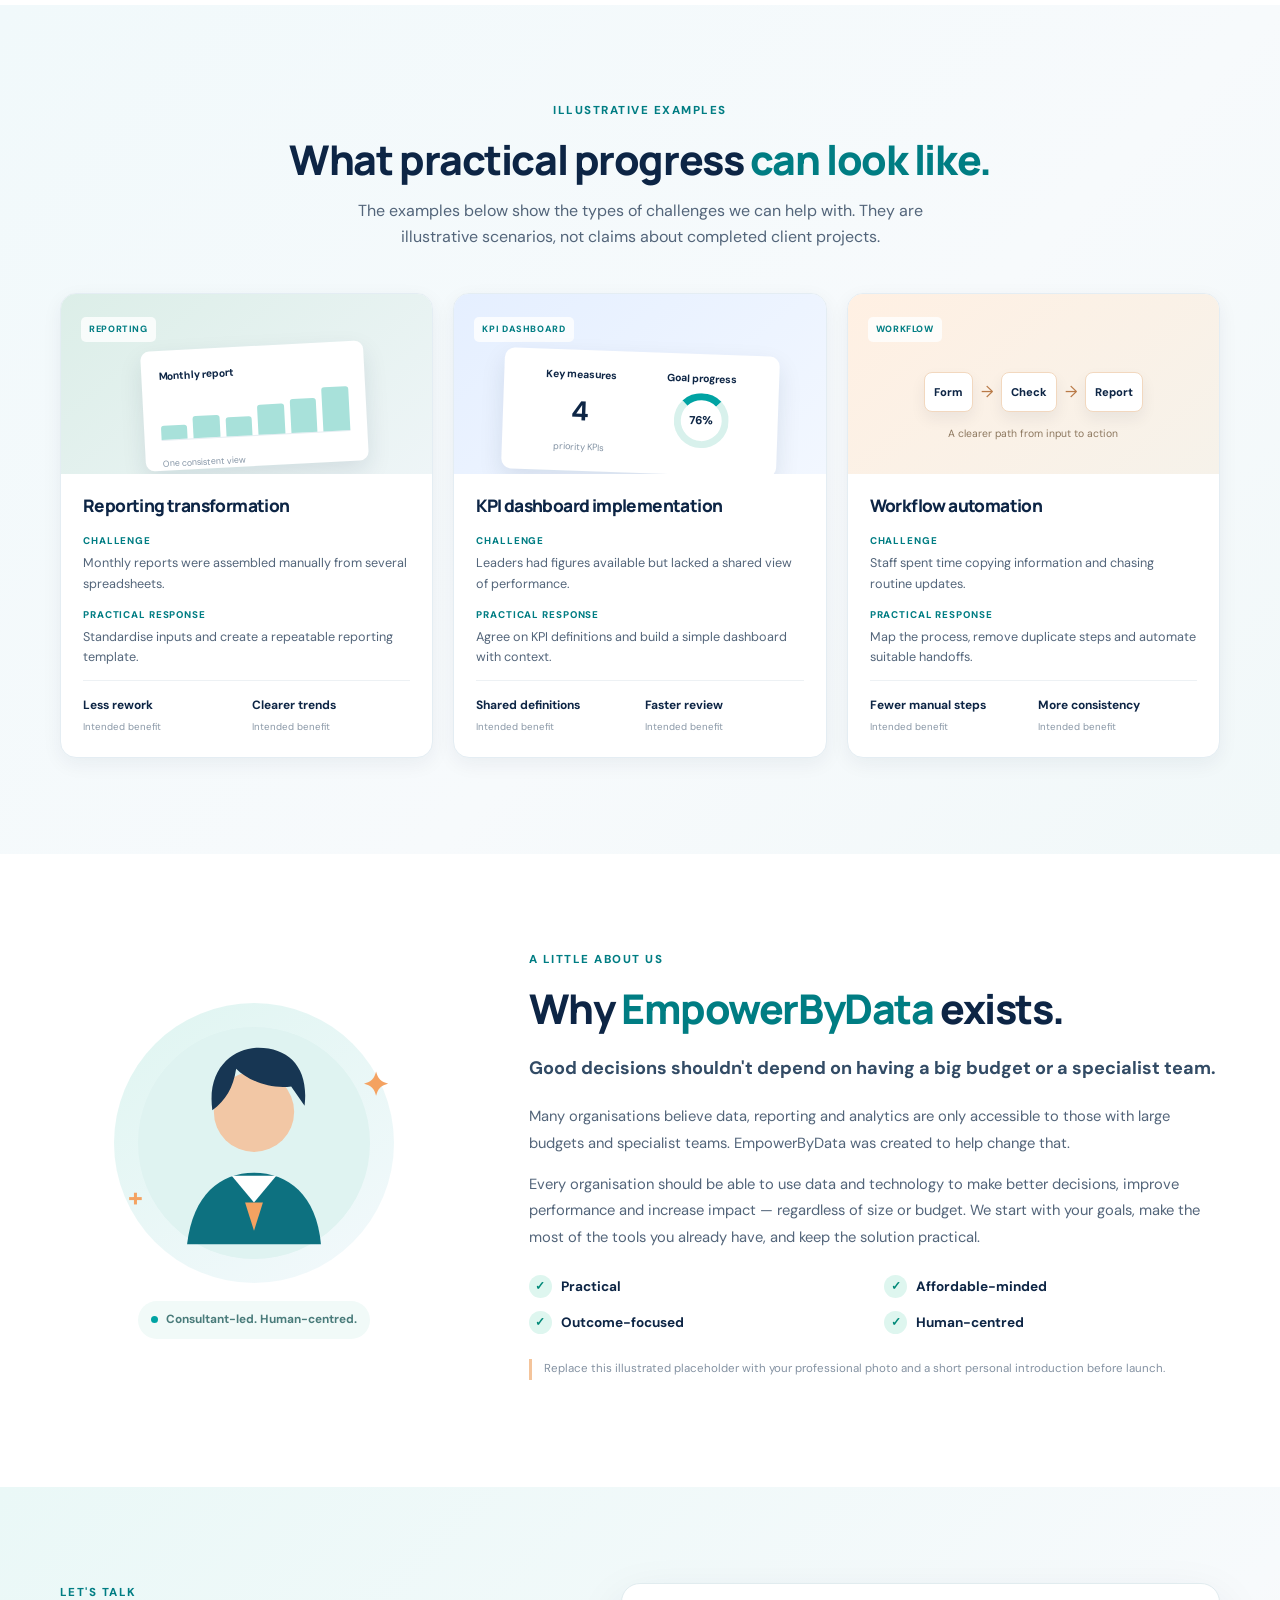
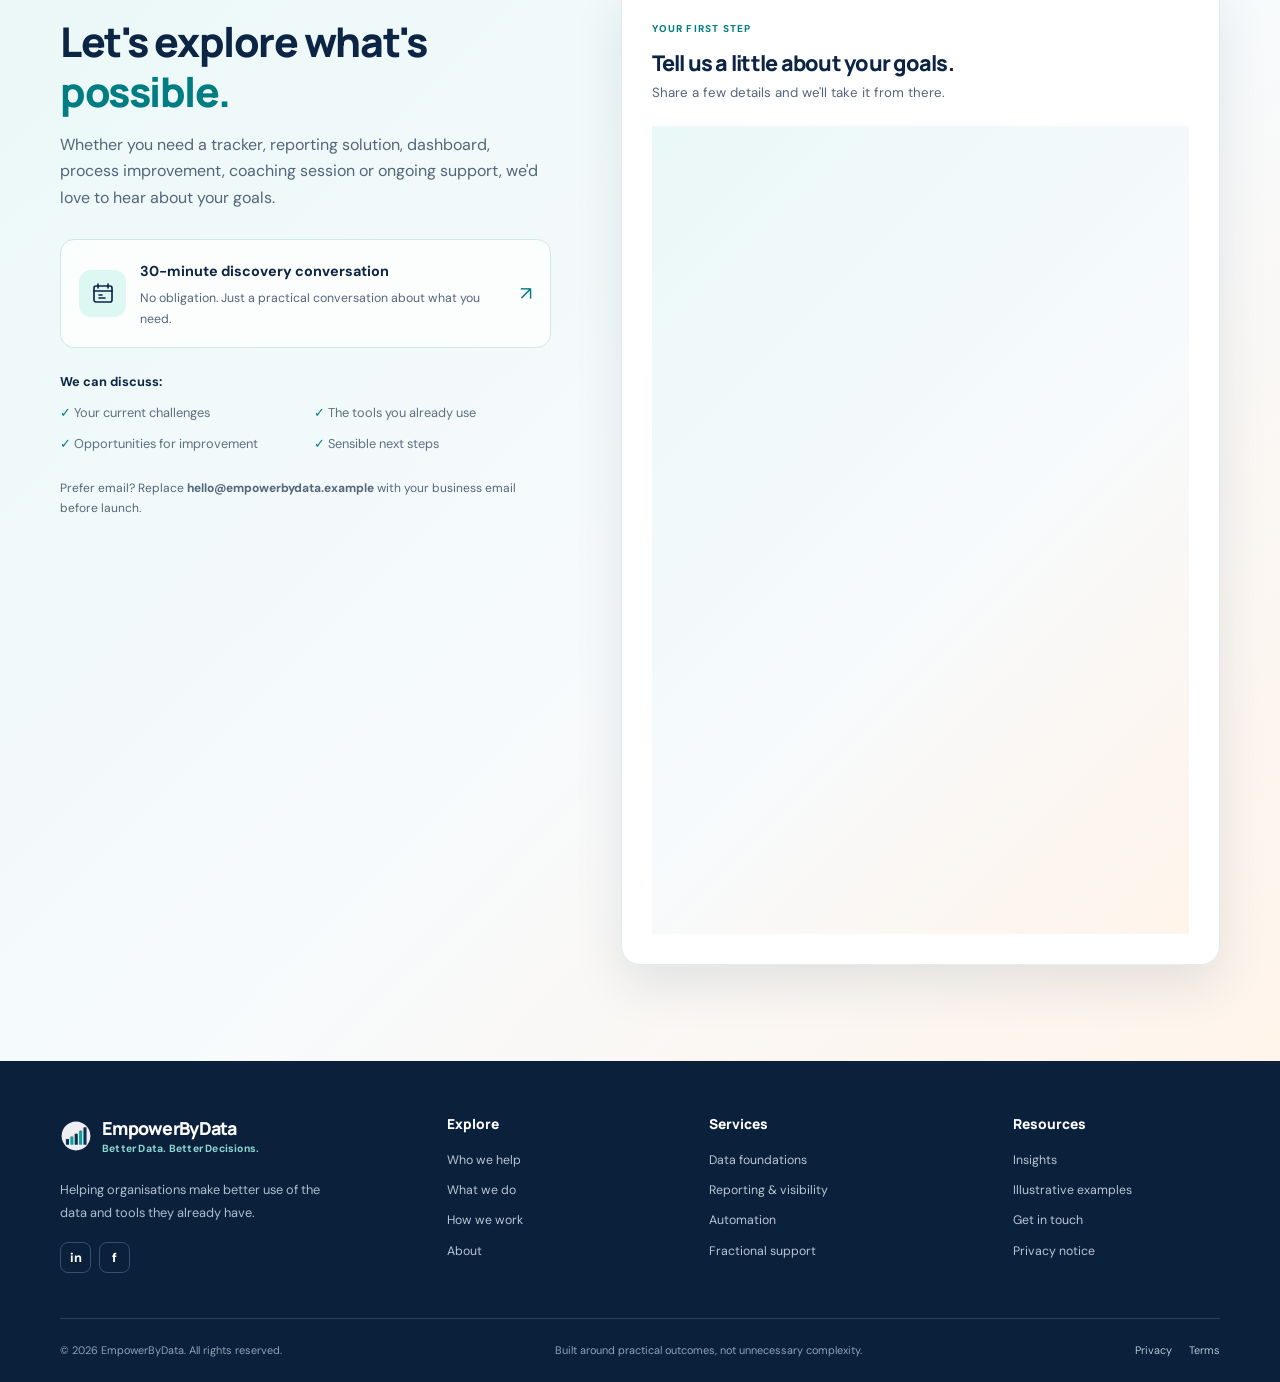
==== commit dd98d785: "/* embeded a google form and configured it, also added 1 more service  and  changed the verbiage*/" ====
--- a/index.html
+++ b/index.html
@@ -116,7 +116,7 @@
           <article class="service-card"><div class="service-icon violet"><svg viewBox="0 0 24 24"><circle cx="12" cy="12" r="3"/><path d="m19.4 15 .1.1 1.2.9-1.5 2.6-1.4-.6a8 8 0 0 1-1.7 1l-.2 1.5h-3l-.3-1.5a8 8 0 0 1-1.7-1l-1.4.6L6 16l1.2-1a8 8 0 0 1 0-2l-1.2-1 1.5-2.6 1.4.6a8 8 0 0 1 1.7-1l.3-1.5h3l.2 1.5a8 8 0 0 1 1.7 1l1.4-.6 1.5 2.6-1.2 1a8 8 0 0 1 .1 2Z"/></svg></div><span class="service-index">03</span><h3>Automation & efficiency</h3><p>Reduce repetitive work and make everyday processes flow better.</p><ul><li>Workflow improvement</li><li>Repeat-task reduction</li><li>Reporting automation</li><li>Tool-to-tool handoffs</li></ul><a href="#contact" class="service-more" aria-label="Ask about Automation and Efficiency">Discuss this service ↗</a></article>
           <article class="service-card"><div class="service-icon orange"><svg viewBox="0 0 24 24"><circle cx="9" cy="8" r="3"/><circle cx="17" cy="9" r="2.5"/><path d="M3 20v-2a6 6 0 0 1 12 0v2M15 15a5 5 0 0 1 6 5"/></svg></div><span class="service-index">04</span><h3>Business enablement</h3><p>Build confidence so people can use reports and tools day to day.</p><ul><li>KPI coaching</li><li>Practical workshops</li><li>Guidance and documentation</li><li>Adoption support</li></ul><a href="#contact" class="service-more" aria-label="Ask about Business Enablement">Discuss this service ↗</a></article>
           <article class="service-card"><div class="service-icon mint"><svg viewBox="0 0 24 24"><rect x="3" y="5" width="18" height="16" rx="2"/><path d="M7 3v4M17 3v4M7 11h4M7 15h7M16 14l2 2 3-4"/></svg></div><span class="service-index">05</span><h3>Fractional support</h3><p>Get a flexible analytics partner without hiring a full-time team.</p><ul><li>One-off projects</li><li>Ongoing monthly support</li><li>Fractional analytics partnership</li><li>Performance advisory</li></ul><a href="#contact" class="service-more" aria-label="Ask about Fractional Support">Discuss this service ↗</a></article>
-          <article class="service-card"><div class="service-icon blue"><svg viewBox="0 0 24 24" aria-hidden="true"> <path d="M4 5.5A2.5 2.5 0 0 1 6.5 3H20v17H6.5A2.5 2.5 0 0 1 4 17.5z"/><path d="M4 6h12M8 10h8M8 14h6M8 18h7"/></svg></div> <span class="service-index">06</span> <h3>Analytics Coaching &amp; Practical Learning</h3> <p> Build practical data skills through structured coaching, hands-on exercises and real-world analytics projects. Learn to turn data into meaningful business insights. </p> <ul> <li>Excel, SQL and data analysis fundamentals</li> <li>Power BI dashboards and KPI reporting</li> <li>Advanced analytics and data modelling</li> <li>Portfolio projects and personalised feedback</li> </ul> <a href="#contact" class="service-more" aria-label="Ask about Analytics Coaching and Practical Learning"> Explore Coaching ↗</a></article>          </div>
+          <article class="service-card"><div class="service-icon blue"><svg viewBox="0 0 24 24" aria-hidden="true"> <path d="M4 5.5A2.5 2.5 0 0 1 6.5 3H20v17H6.5A2.5 2.5 0 0 1 4 17.5z"/><path d="M4 6h12M8 10h8M8 14h6M8 18h7"/></svg></div> <span class="service-index">06</span> <h3>Analytics Coaching &amp; Practical Learning</h3> <p> Build practical data skills through structured coaching, hands-on exercises and real-world analytics projects.</p> <ul> <li>Excel, SQL and data analysis fundamentals</li> <li>Power BI dashboards and KPI reporting</li> <li>Advanced analytics and data modelling</li> <li>Portfolio projects and personalised feedback</li> </ul> <a href="#contact" class="service-more" aria-label="Ask about Analytics Coaching and Practical Learning"> Explore Coaching ↗</a></article>          </div>
         </div>
       </div>
     </section>
@@ -180,18 +180,23 @@
           <p class="contact-email-note">Prefer email? Replace <strong>hello@empowerbydata.example</strong> with your business email before launch.</p>
         </div>
         <div class="contact-form-card"><div class="form-heading"><span class="form-step">YOUR FIRST STEP</span><h3>Tell us a little about your goals.</h3><p>Share a few details and we'll take it from there.</p></div>
-          <form id="contact-form" action="https://formspree.io/f/YOUR_FORM_ID" method="POST">
-            <div class="form-row"><label for="name">Your name <span>*</span><input id="name" name="name" autocomplete="name" required placeholder="e.g. Alex Taylor"></label><label for="email">Email address <span>*</span><input id="email" name="email" type="email" autocomplete="email" required placeholder="you@business.com.au"></label></div>
-            <label for="organisation">Organisation <span class="optional">(optional)</span><input id="organisation" name="organisation" autocomplete="organization" placeholder="Business or organisation name"></label>
-            <label for="interest">What would you like help with? <span>*</span><select id="interest" name="interest" required><option value="">Choose an area</option><option>Data foundations</option><option>Reporting and dashboards</option><option>Automation and efficiency</option><option>Training and enablement</option><option>Ongoing support</option><option>Not sure yet — let's talk</option></select></label>
-            <label for="message">A little about your challenge <span>*</span><textarea id="message" name="message" rows="4" required minlength="10" placeholder="What are you trying to improve?"></textarea></label>
-            <label class="consent-label"><input type="checkbox" name="consent" value="yes" required><span>I agree to be contacted about this enquiry and have read the <a href="privacy.html">privacy notice</a>.</span></label>
-            <input type="hidden" name="_subject" value="New EmpowerByData website enquiry">
-            <button class="btn btn-primary form-submit" type="submit">Send your enquiry <span aria-hidden="true">→</span></button>
-            <p class="form-small">Your details will only be used to respond to your enquiry. Please don't include confidential or sensitive information.</p>
-            <div class="form-status" id="form-status" role="status" aria-live="polite"></div>
-          </form>
-          <div class="form-setup-note" id="form-setup-note"><strong>Setup note:</strong> This form needs a Formspree form ID before it can send messages. Follow the README instructions to connect it.</div>
+          <section id="contact" class="contact-section">
+    <div class="contact-content">
+
+        <div class="google-form-container">
+            <iframe
+                src="https://forms.gle/YiWCUDq4dGTMM4vW8"
+                title="EmpoweredByData Enquiry Form"
+                width="100%"
+                height="800"
+                frameborder="0"
+                marginheight="0"
+                marginwidth="0">
+                Loading form…
+            </iframe>
+        </div>
+      </div>
+    </section>
         </div>
       </div>
     </section>
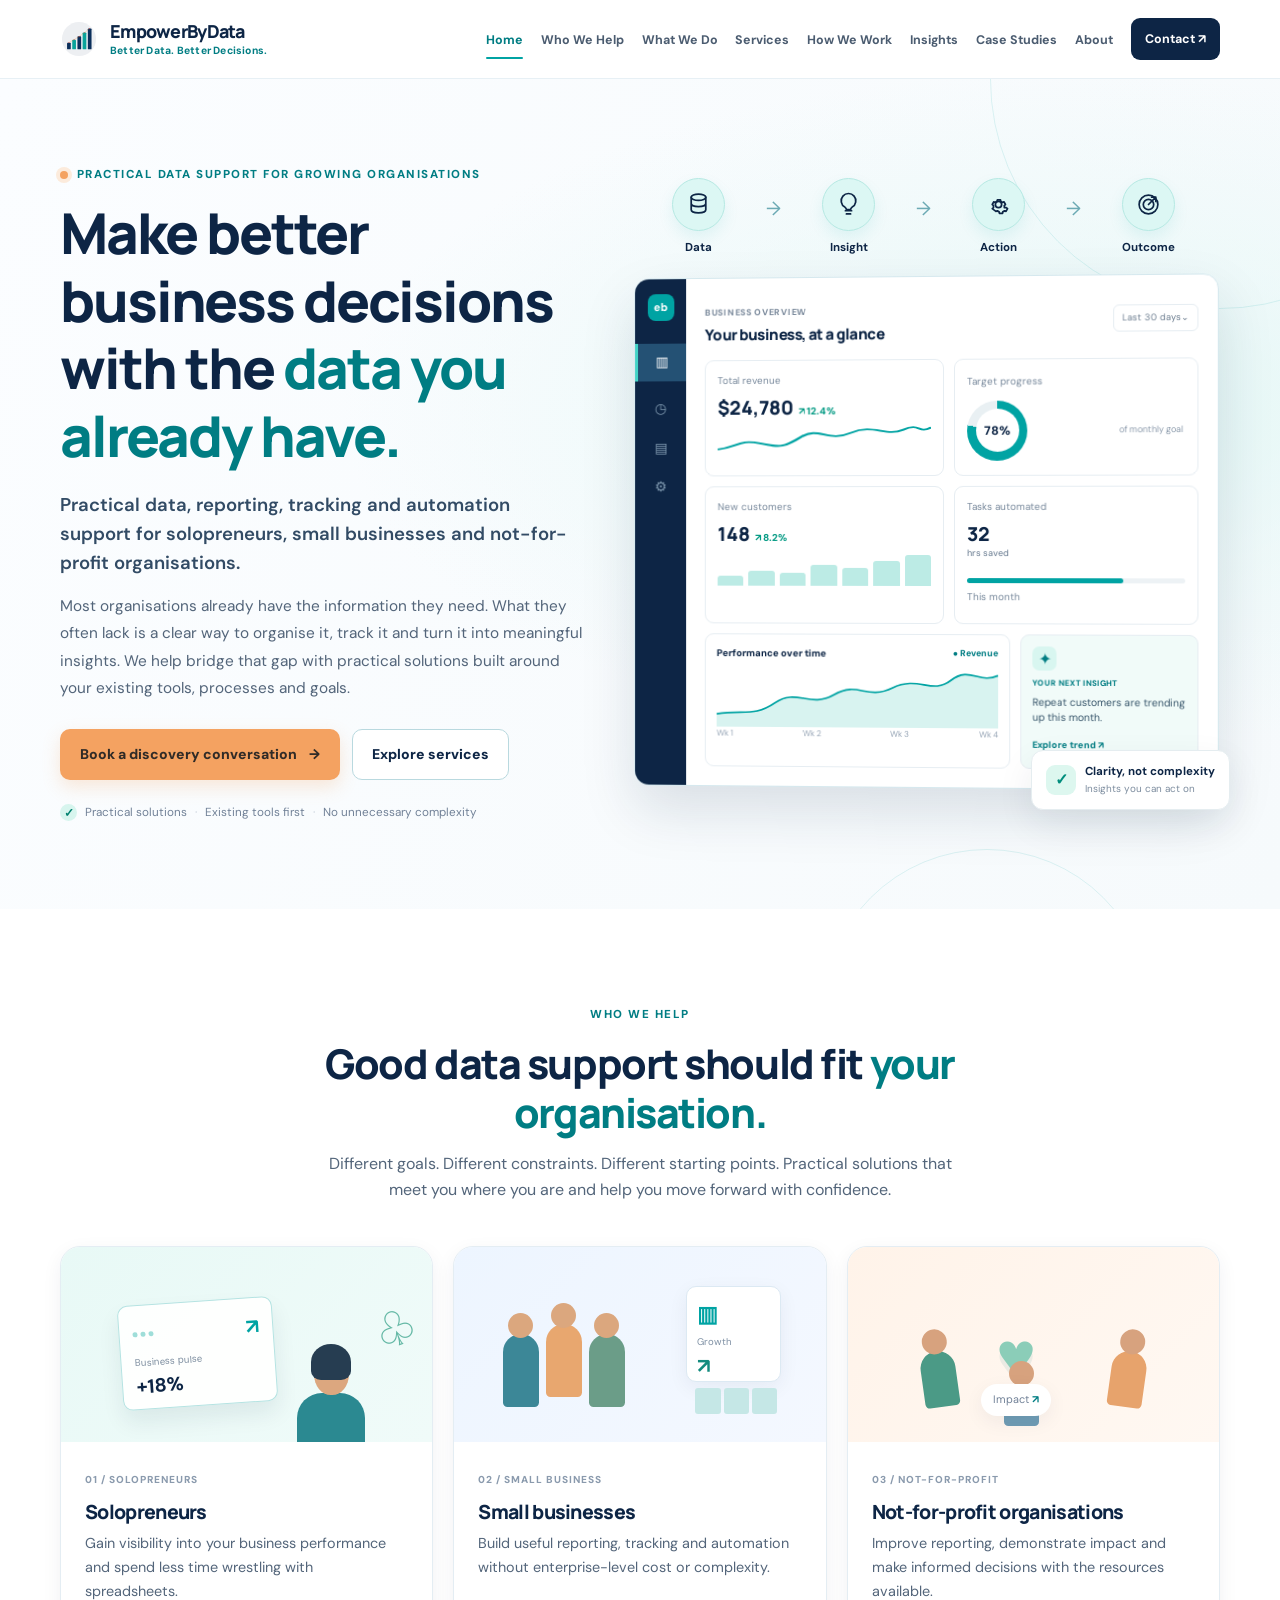
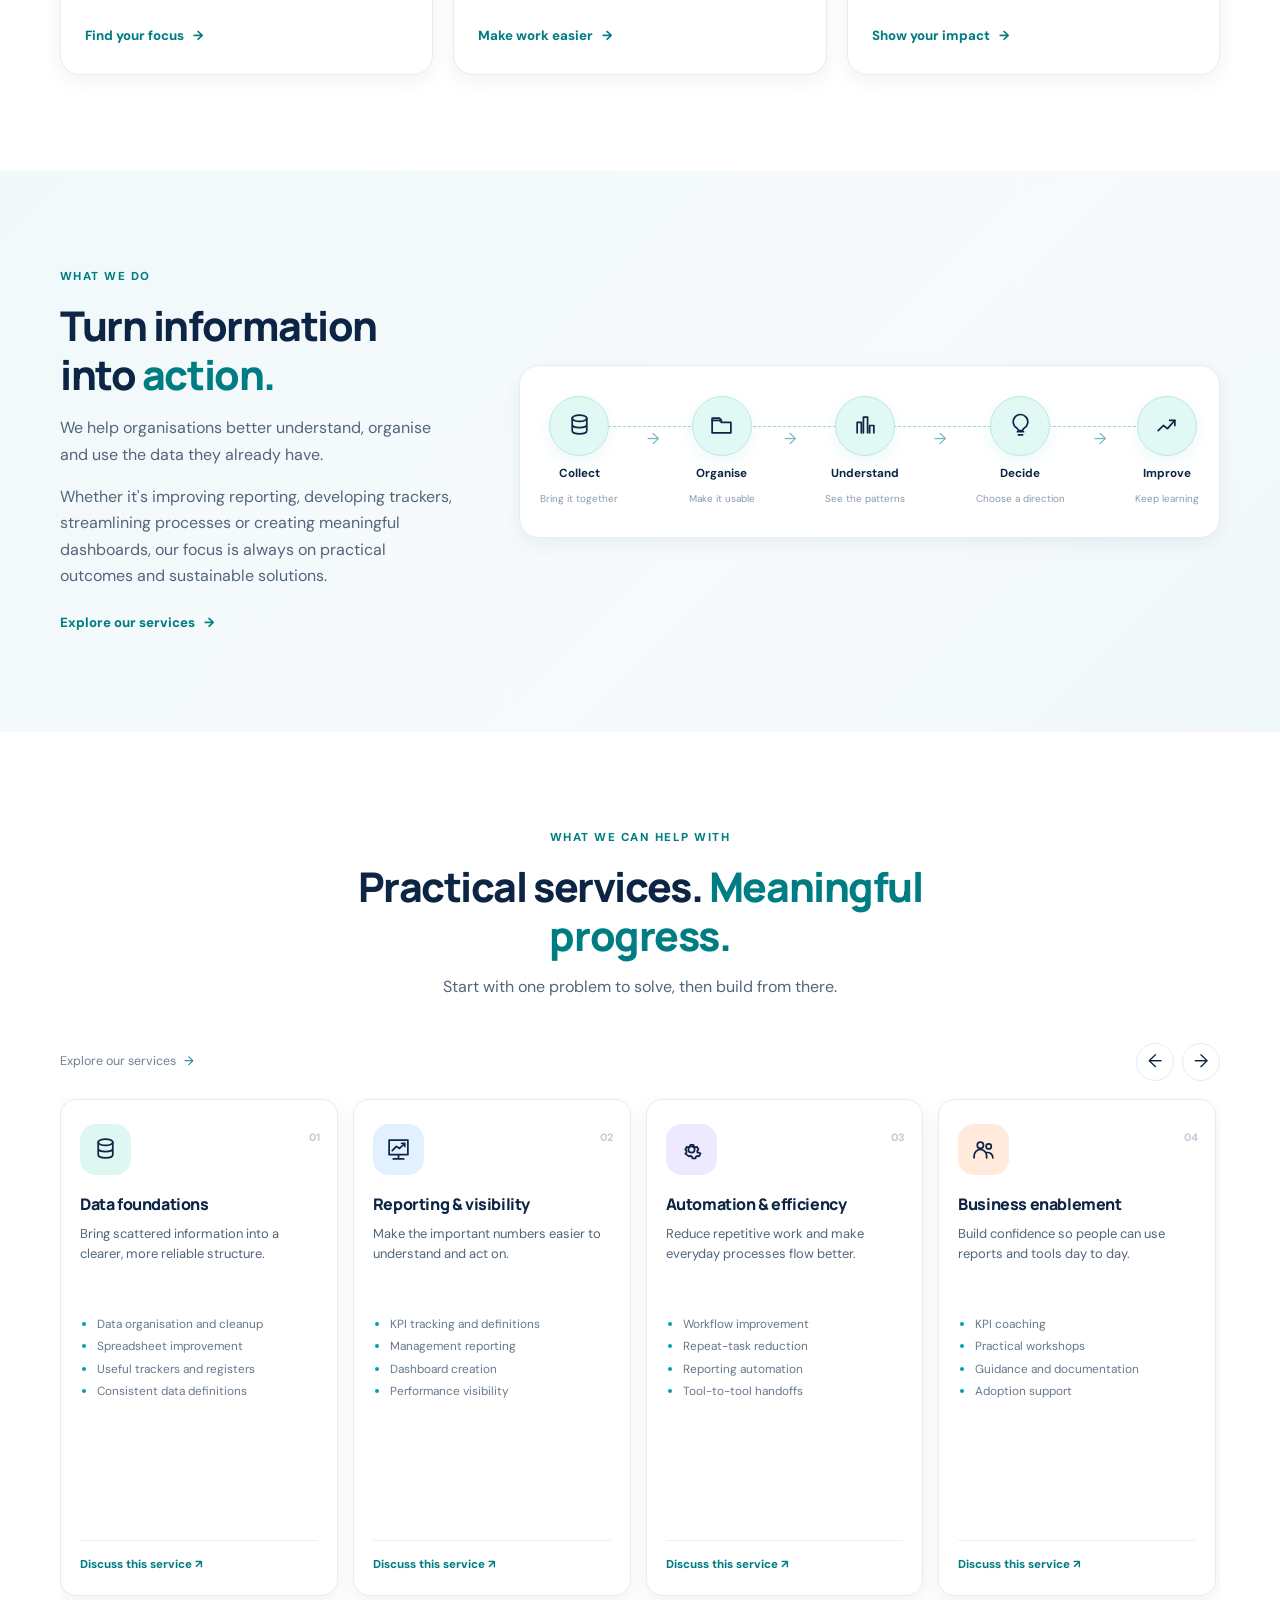
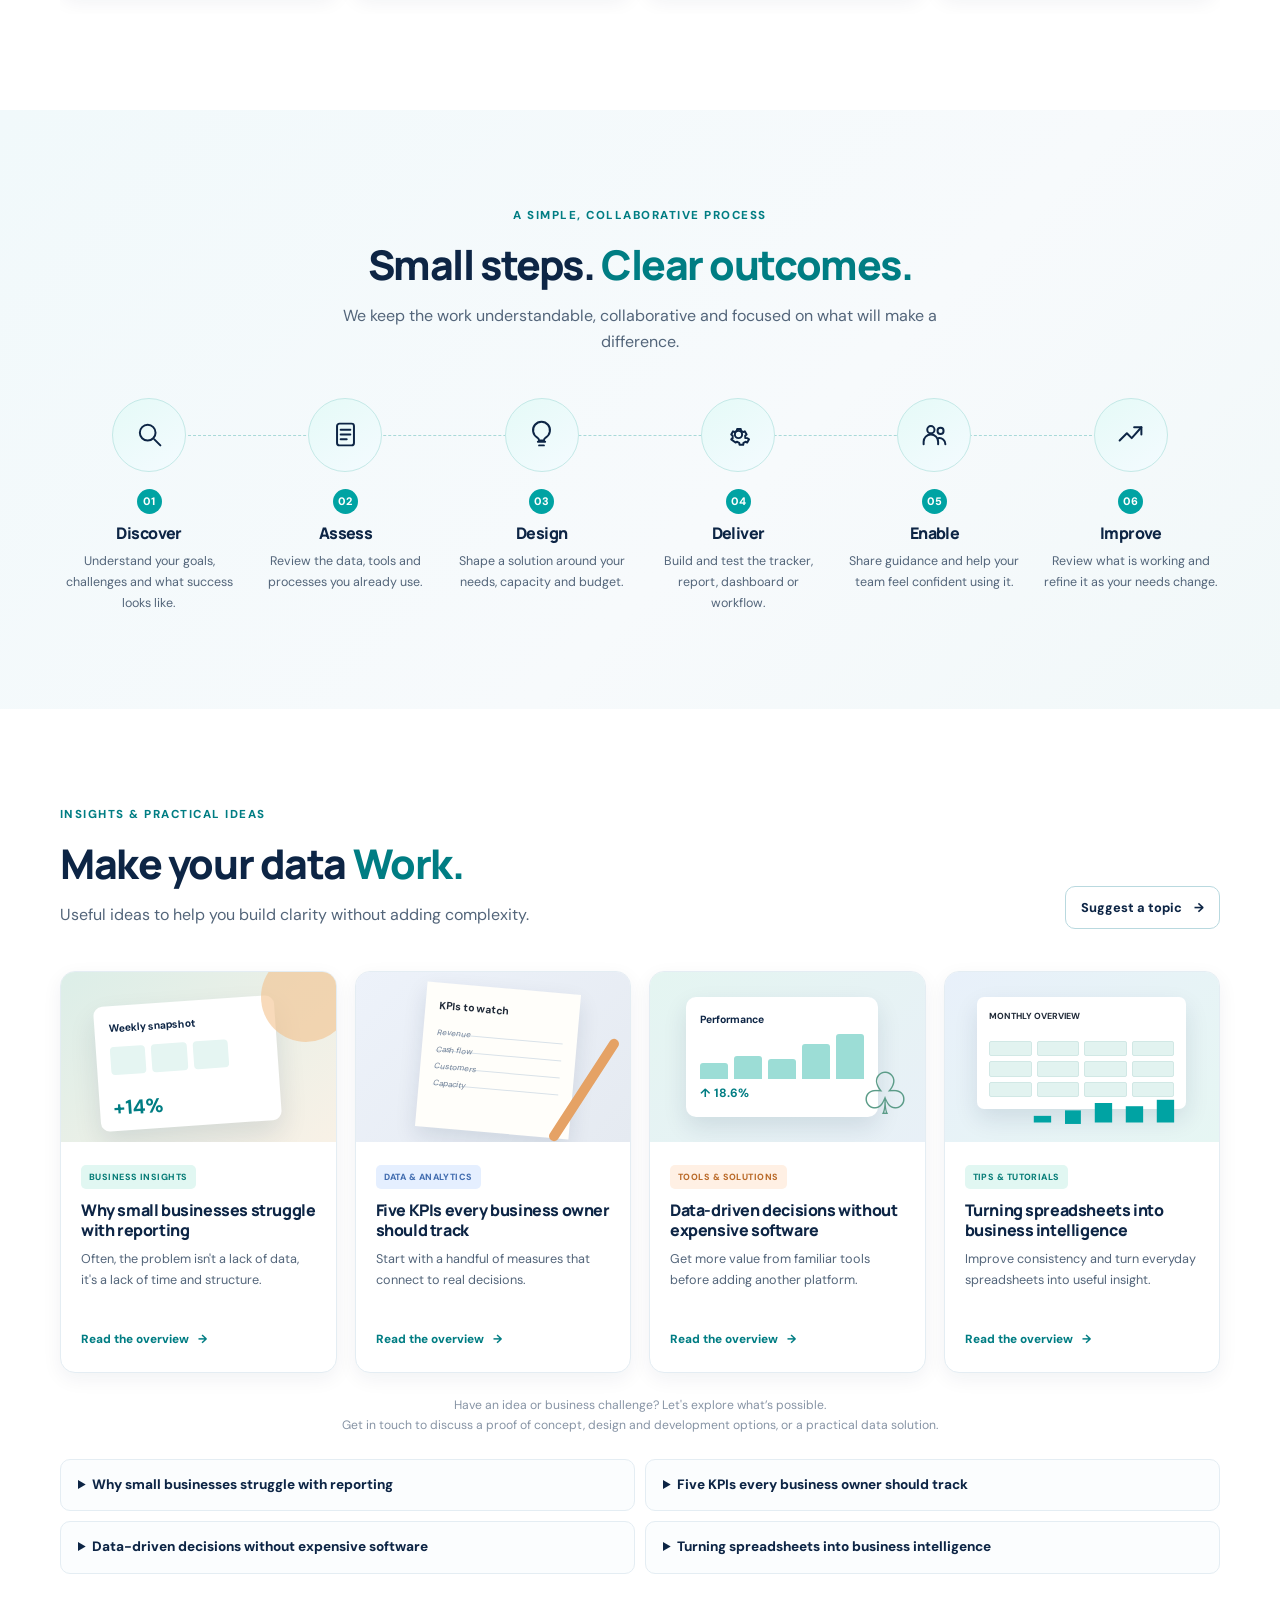
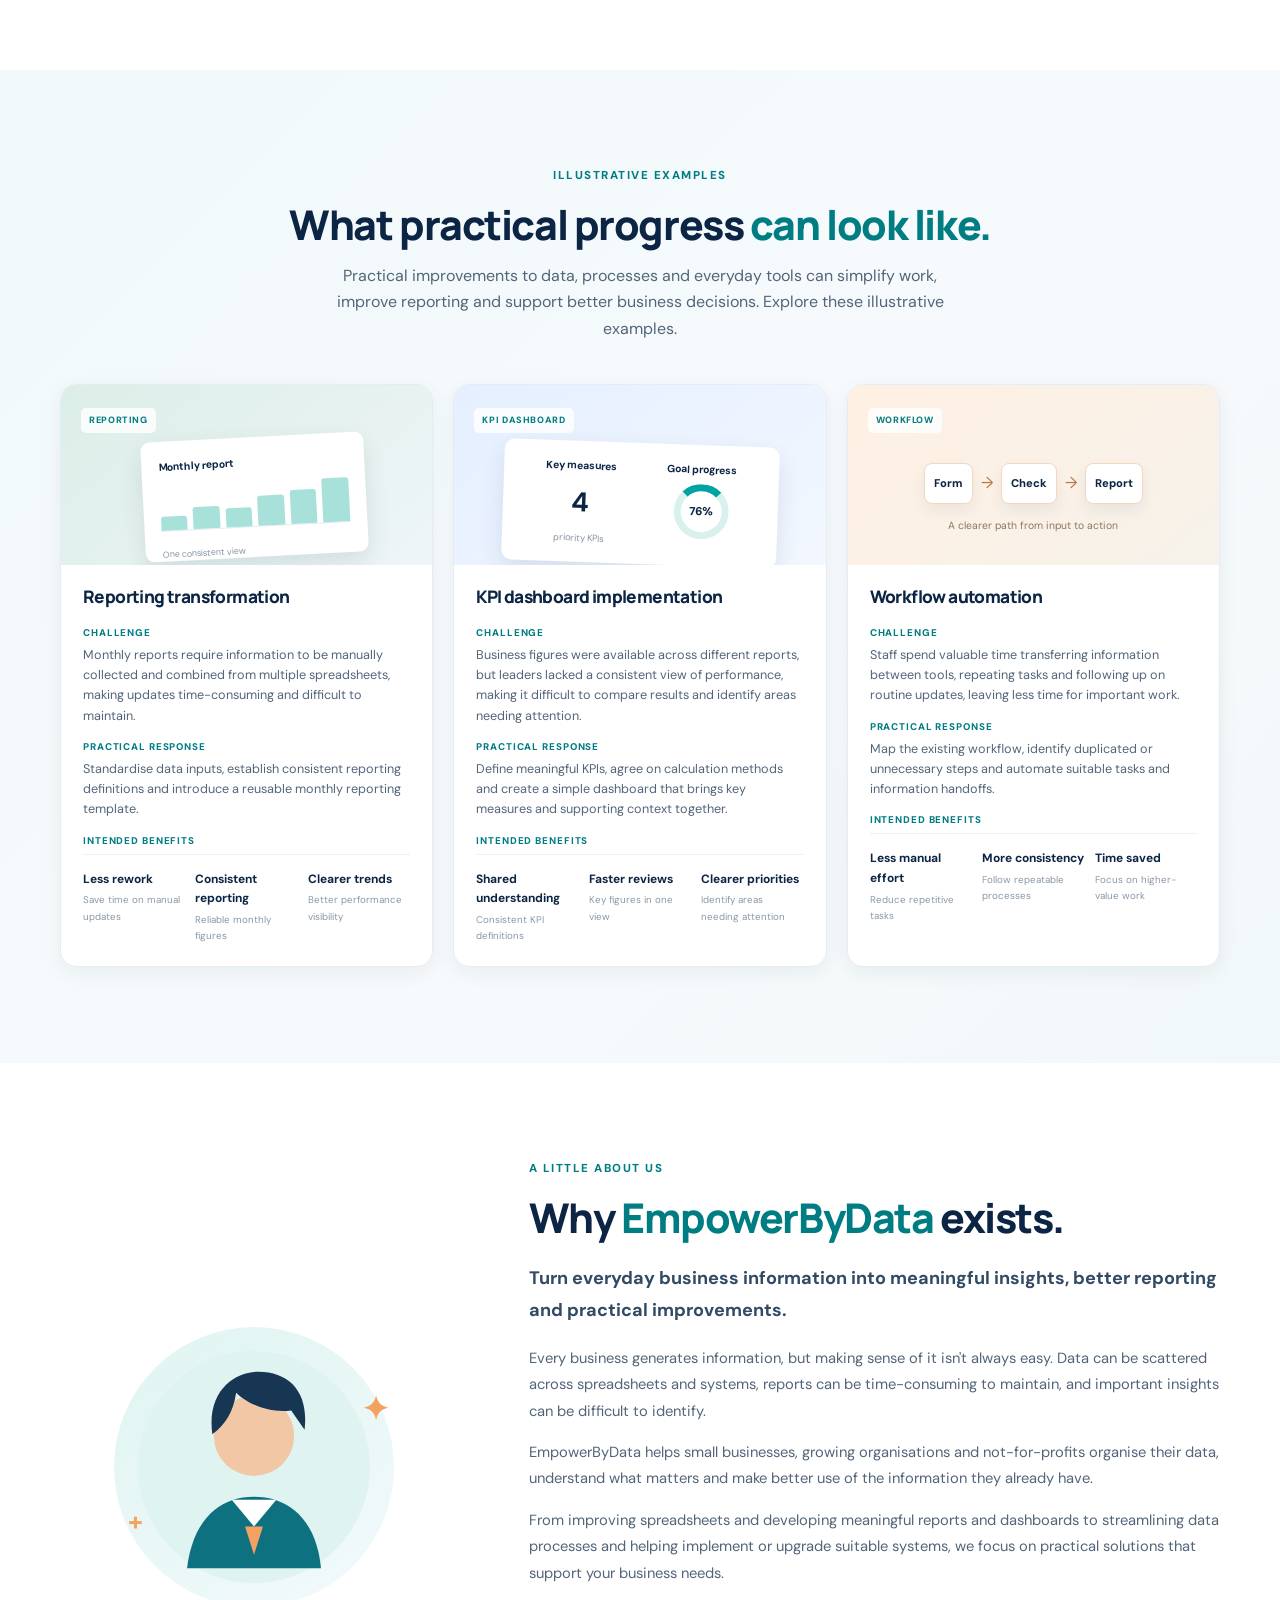
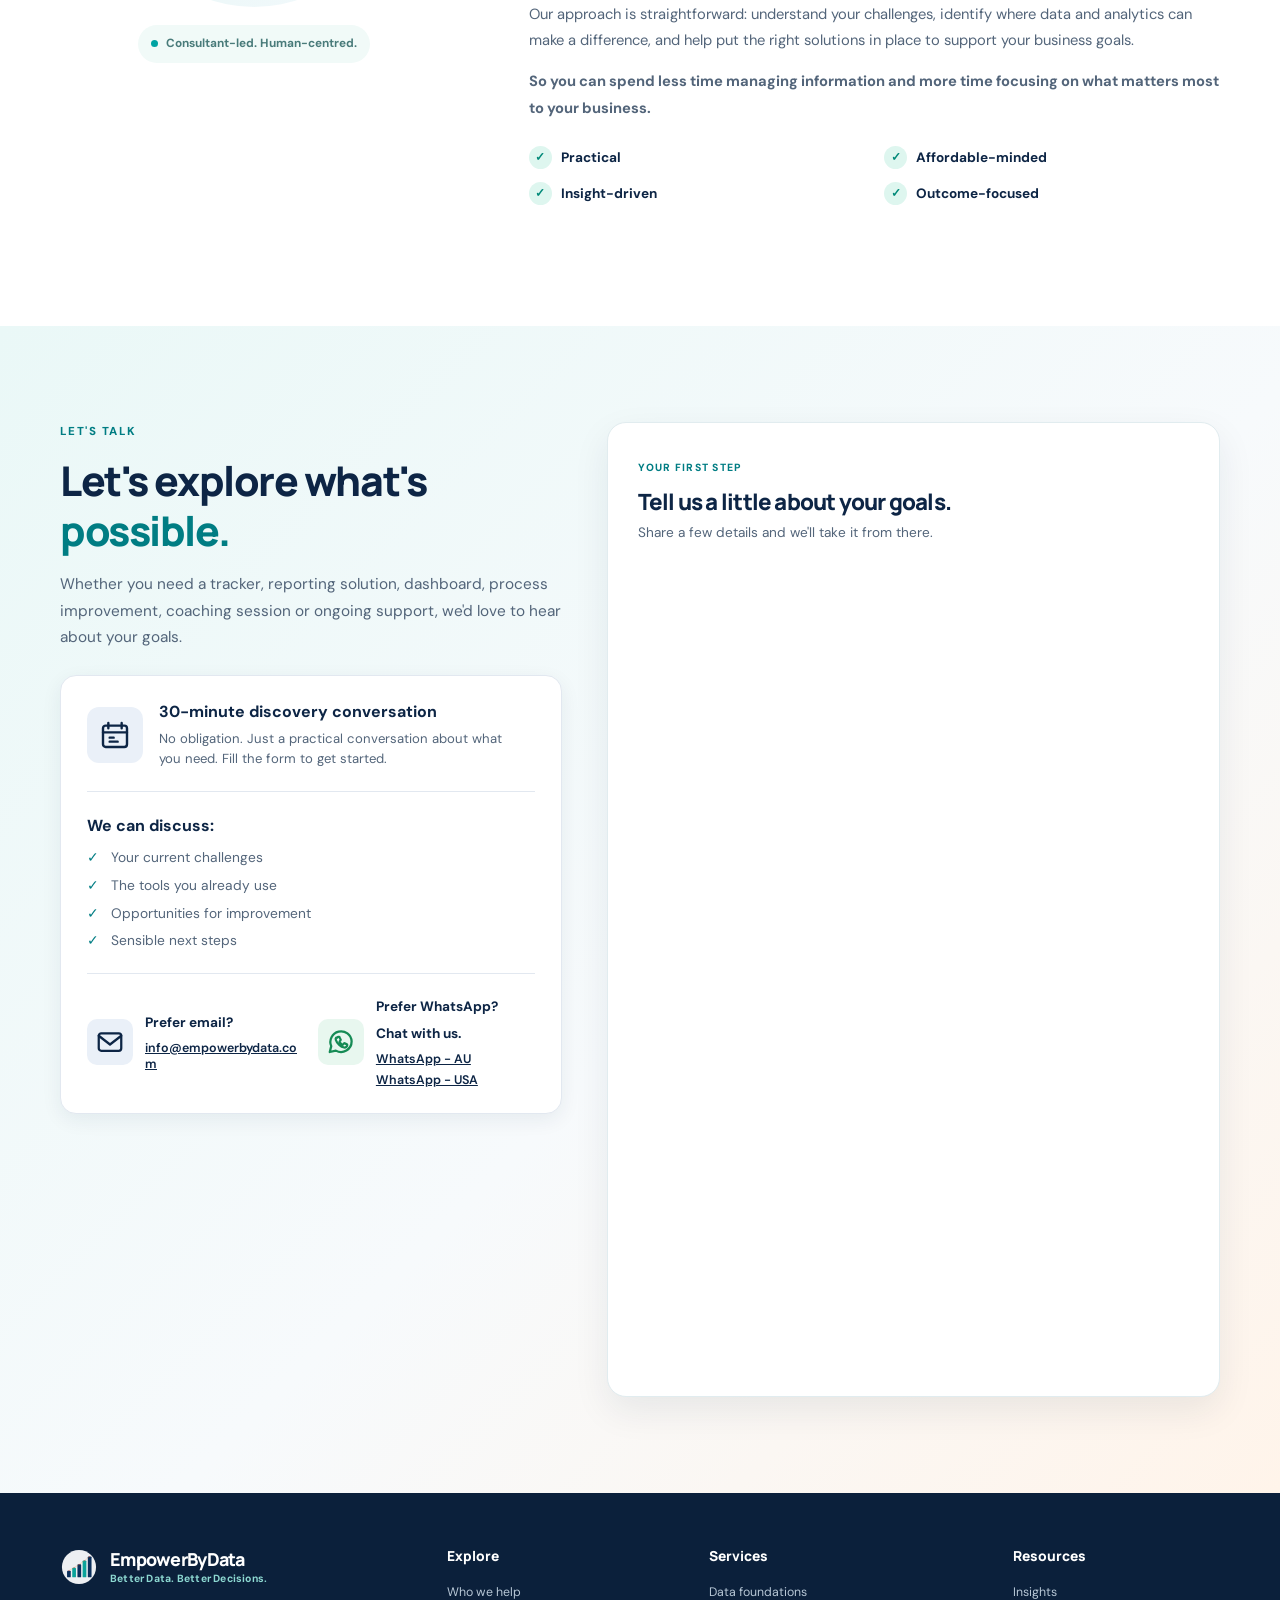
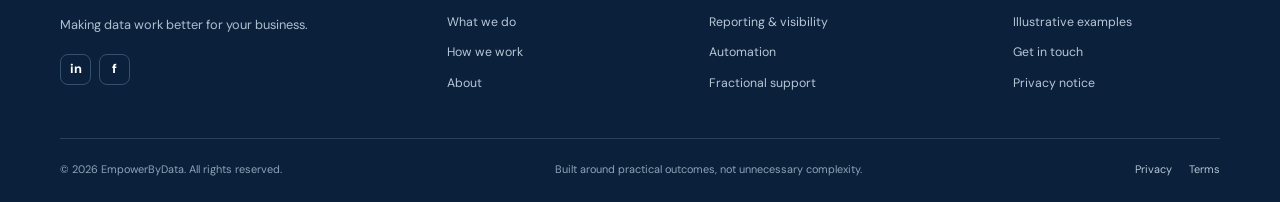
==== commit 437d16ee: "Updated contacts section and terms page and reviewed entire data across webpage" ====
--- a/index.html
+++ b/index.html
@@ -83,7 +83,7 @@
 
     <section class="section-pad section-white" id="who-we-help">
       <div class="container">
-        <div class="section-heading"><p class="eyebrow">Who we help</p><h2>Good data support should fit <span>your organisation.</span></h2><p>Different goals, different constraints — practical solutions shaped around the way you work.</p></div>
+        <div class="section-heading"><p class="eyebrow">Who we help</p><h2>Good data support should fit <span>your organisation.</span></h2><p>Different goals. Different constraints. Different starting points. Practical solutions that meet you where you are and help you move forward with confidence.</p></div>
         <div class="audience-grid">
           <article class="audience-card aqua-card"><div class="illustration ill-solo"><span class="ill-window"><i></i><i></i><i></i><b>↗</b><small>Business pulse</small><strong>+18%</strong></span><span class="ill-person"><i class="hair"></i><i class="face"></i><i class="body"></i></span><span class="ill-plant">♧</span></div><div class="card-body"><span class="card-number">01 / SOLOPRENEURS</span><h3>Solopreneurs</h3><p>Gain visibility into your business performance and spend less time wrestling with spreadsheets.</p><a class="text-link" href="#contact">Find your focus <span>→</span></a></div></article>
           <article class="audience-card blue-card"><div class="illustration ill-smallbiz"><span class="people"><i></i><i></i><i></i></span><span class="ill-chart"><b>▥</b><small>Growth</small><strong>↗</strong></span><span class="ill-table"><i></i><i></i><i></i></span></div><div class="card-body"><span class="card-number">02 / SMALL BUSINESS</span><h3>Small businesses</h3><p>Build useful reporting, tracking and automation without enterprise-level cost or complexity.</p><a class="text-link" href="#contact">Make work easier <span>→</span></a></div></article>
@@ -110,13 +110,159 @@
               <button class="service-scroll-btn" type="button" data-scroll-services="1" aria-label="Scroll services right">→</button>
             </div>
           </div>
-          <div class="services-grid" id="services-track" tabindex="0" aria-label="Six EmpowerByData services">
-          <article class="service-card"><div class="service-icon teal"><svg viewBox="0 0 24 24"><ellipse cx="12" cy="5" rx="7" ry="3"/><path d="M5 5v6c0 1.7 3.1 3 7 3s7-1.3 7-3V5M5 11v6c0 1.7 3.1 3 7 3s7-1.3 7-3v-6"/></svg></div><span class="service-index">01</span><h3>Data foundations</h3><p>Bring scattered information into a clearer, more reliable structure.</p><ul><li>Data organisation and cleanup</li><li>Spreadsheet improvement</li><li>Useful trackers and registers</li><li>Consistent data definitions</li></ul><a href="#contact" class="service-more" aria-label="Ask about Data Foundations">Discuss this service ↗</a></article>
-          <article class="service-card"><div class="service-icon blue"><svg viewBox="0 0 24 24"><path d="M3 3h18v14H3zM7 21h10M12 17v4"/><path d="m6 13 4-4 3 2 5-5M15 6h3v3"/></svg></div><span class="service-index">02</span><h3>Reporting & visibility</h3><p>Make the important numbers easier to understand and act on.</p><ul><li>KPI tracking and definitions</li><li>Management reporting</li><li>Dashboard creation</li><li>Performance visibility</li></ul><a href="#contact" class="service-more" aria-label="Ask about Reporting and Visibility">Discuss this service ↗</a></article>
-          <article class="service-card"><div class="service-icon violet"><svg viewBox="0 0 24 24"><circle cx="12" cy="12" r="3"/><path d="m19.4 15 .1.1 1.2.9-1.5 2.6-1.4-.6a8 8 0 0 1-1.7 1l-.2 1.5h-3l-.3-1.5a8 8 0 0 1-1.7-1l-1.4.6L6 16l1.2-1a8 8 0 0 1 0-2l-1.2-1 1.5-2.6 1.4.6a8 8 0 0 1 1.7-1l.3-1.5h3l.2 1.5a8 8 0 0 1 1.7 1l1.4-.6 1.5 2.6-1.2 1a8 8 0 0 1 .1 2Z"/></svg></div><span class="service-index">03</span><h3>Automation & efficiency</h3><p>Reduce repetitive work and make everyday processes flow better.</p><ul><li>Workflow improvement</li><li>Repeat-task reduction</li><li>Reporting automation</li><li>Tool-to-tool handoffs</li></ul><a href="#contact" class="service-more" aria-label="Ask about Automation and Efficiency">Discuss this service ↗</a></article>
-          <article class="service-card"><div class="service-icon orange"><svg viewBox="0 0 24 24"><circle cx="9" cy="8" r="3"/><circle cx="17" cy="9" r="2.5"/><path d="M3 20v-2a6 6 0 0 1 12 0v2M15 15a5 5 0 0 1 6 5"/></svg></div><span class="service-index">04</span><h3>Business enablement</h3><p>Build confidence so people can use reports and tools day to day.</p><ul><li>KPI coaching</li><li>Practical workshops</li><li>Guidance and documentation</li><li>Adoption support</li></ul><a href="#contact" class="service-more" aria-label="Ask about Business Enablement">Discuss this service ↗</a></article>
-          <article class="service-card"><div class="service-icon mint"><svg viewBox="0 0 24 24"><rect x="3" y="5" width="18" height="16" rx="2"/><path d="M7 3v4M17 3v4M7 11h4M7 15h7M16 14l2 2 3-4"/></svg></div><span class="service-index">05</span><h3>Fractional support</h3><p>Get a flexible analytics partner without hiring a full-time team.</p><ul><li>One-off projects</li><li>Ongoing monthly support</li><li>Fractional analytics partnership</li><li>Performance advisory</li></ul><a href="#contact" class="service-more" aria-label="Ask about Fractional Support">Discuss this service ↗</a></article>
-          <article class="service-card"><div class="service-icon blue"><svg viewBox="0 0 24 24" aria-hidden="true"> <path d="M4 5.5A2.5 2.5 0 0 1 6.5 3H20v17H6.5A2.5 2.5 0 0 1 4 17.5z"/><path d="M4 6h12M8 10h8M8 14h6M8 18h7"/></svg></div> <span class="service-index">06</span> <h3>Analytics Coaching &amp; Practical Learning</h3> <p> Build practical data skills through structured coaching, hands-on exercises and real-world analytics projects.</p> <ul> <li>Excel, SQL and data analysis fundamentals</li> <li>Power BI dashboards and KPI reporting</li> <li>Advanced analytics and data modelling</li> <li>Portfolio projects and personalised feedback</li> </ul> <a href="#contact" class="service-more" aria-label="Ask about Analytics Coaching and Practical Learning"> Explore Coaching ↗</a></article>          </div>
+          
+<div class="services-grid" id="services-track" tabindex="0"
+     aria-label="Six EmpowerByData services">
+
+    <!-- SERVICE 01 -->
+    <article class="service-card">
+        <div class="service-icon teal">
+            <svg viewBox="0 0 24 24">
+                <ellipse cx="12" cy="5" rx="7" ry="3"/>
+                <path d="M5 5v6c0 1.7 3.1 3 7 3s7-1.3 7-3V5M5 11v6c0 1.7 3.1 3 7 3s7-1.3 7-3v-6"/>
+            </svg>
+        </div>
+        <span class="service-index">01</span>
+        <h3>Data foundations</h3>
+        <p>Bring scattered information into a clearer, more reliable structure.</p>
+        <ul>
+            <li>Data organisation and cleanup</li>
+            <li>Spreadsheet improvement</li>
+            <li>Useful trackers and registers</li>
+            <li>Consistent data definitions</li>
+        </ul>
+        <a href="#contact" class="service-more"
+           aria-label="Ask about Data Foundations">
+            Discuss this service ↗
+        </a>
+    </article>
+
+    <!-- SERVICE 02 -->
+    <article class="service-card">
+        <div class="service-icon blue">
+            <svg viewBox="0 0 24 24">
+                <path d="M3 3h18v14H3zM7 21h10M12 17v4"/>
+                <path d="m6 13 4-4 3 2 5-5M15 6h3v3"/>
+            </svg>
+        </div>
+        <span class="service-index">02</span>
+        <h3>Reporting &amp; visibility</h3>
+        <p>Make the important numbers easier to understand and act on.</p>
+        <ul>
+            <li>KPI tracking and definitions</li>
+            <li>Management reporting</li>
+            <li>Dashboard creation</li>
+            <li>Performance visibility</li>
+        </ul>
+        <a href="#contact" class="service-more"
+           aria-label="Ask about Reporting and Visibility">
+            Discuss this service ↗
+        </a>
+    </article>
+
+    <!-- SERVICE 03 -->
+    <article class="service-card">
+        <div class="service-icon violet">
+            <svg viewBox="0 0 24 24">
+                <circle cx="12" cy="12" r="3"/>
+                <path d="m19.4 15 .1.1 1.2.9-1.5 2.6-1.4-.6a8 8 0 0 1-1.7 1l-.2 1.5h-3l-.3-1.5a8 8 0 0 1-1.7-1l-1.4.6L6 16l1.2-1a8 8 0 0 1 0-2l-1.2-1 1.5-2.6 1.4.6a8 8 0 0 1 1.7-1l.3-1.5h3l.2 1.5a8 8 0 0 1 1.7 1l1.4-.6 1.5 2.6-1.2 1a8 8 0 0 1 .1 2Z"/>
+            </svg>
+        </div>
+        <span class="service-index">03</span>
+        <h3>Automation &amp; efficiency</h3>
+        <p>Reduce repetitive work and make everyday processes flow better.</p>
+        <ul>
+            <li>Workflow improvement</li>
+            <li>Repeat-task reduction</li>
+            <li>Reporting automation</li>
+            <li>Tool-to-tool handoffs</li>
+        </ul>
+        <a href="#contact" class="service-more"
+           aria-label="Ask about Automation and Efficiency">
+            Discuss this service ↗
+        </a>
+    </article>
+
+    <!-- SERVICE 04 -->
+    <article class="service-card">
+        <div class="service-icon orange">
+            <svg viewBox="0 0 24 24">
+                <circle cx="9" cy="8" r="3"/>
+                <circle cx="17" cy="9" r="2.5"/>
+                <path d="M3 20v-2a6 6 0 0 1 12 0v2M15 15a5 5 0 0 1 6 5"/>
+            </svg>
+        </div>
+        <span class="service-index">04</span>
+        <h3>Business enablement</h3>
+        <p>Build confidence so people can use reports and tools day to day.</p>
+        <ul>
+            <li>KPI coaching</li>
+            <li>Practical workshops</li>
+            <li>Guidance and documentation</li>
+            <li>Adoption support</li>
+        </ul>
+        <a href="#contact" class="service-more"
+           aria-label="Ask about Business Enablement">
+            Discuss this service ↗
+        </a>
+    </article>
+
+    <!-- SERVICE 05 -->
+    <article class="service-card">
+        <div class="service-icon mint">
+            <svg viewBox="0 0 24 24">
+                <rect x="3" y="5" width="18" height="16" rx="2"/>
+                <path d="M7 3v4M17 3v4M7 11h4M7 15h7M16 14l2 2 3-4"/>
+            </svg>
+        </div>
+        <span class="service-index">05</span>
+        <h3>Flexible Analytics Partnership</h3>
+        <p>Get a flexible analytics partner without hiring a full-time team.</p>
+        <ul>
+            <li>One-off projects</li>
+            <li>Ongoing monthly support</li>
+            <li>Strategic analytics guidance</li>
+            <li>Performance advisory</li>
+        </ul>
+        <a href="#contact" class="service-more"
+           aria-label="Ask about Fractional Support">
+            Discuss this service ↗
+        </a>
+    </article>
+
+    <!-- SERVICE 06 -->
+    <article class="service-card service-card-coaching">
+        <div class="service-icon blue">
+            <svg viewBox="0 0 24 24" aria-hidden="true">
+                <path d="M4 5.5A2.5 2.5 0 0 1 6.5 3H20v17H6.5A2.5 2.5 0 0 1 4 17.5z"/>
+                <path d="M4 6h12M8 10h8M8 14h6M8 18h7"/>
+            </svg>
+        </div>
+
+        <span class="service-index">06</span>
+
+        <h3>Analytics Coaching &amp; Practical Learning</h3>
+
+        <p>
+            Designed for students, graduates and career changers looking
+            to build practical analytics skills and industry-ready experience.
+        </p>
+
+        <ul>
+            <li>Excel, SQL and data analysis fundamentals</li>
+            <li>Power BI dashboards and reporting projects</li>
+            <li>Real-world case studies and portfolio development</li>
+            <li>Career guidance, interview preparation and mentoring</li>
+        </ul>
+
+        <a href="#contact" class="service-more"
+           aria-label="Ask about Analytics Coaching and Practical Learning">
+            Explore Coaching ↗
+        </a>
+    </article>
+
+</div>
+
         </div>
       </div>
     </section>
@@ -137,30 +283,182 @@
 
     <section class="section-pad section-white" id="insights">
       <div class="container">
-        <div class="section-heading heading-row"><div><p class="eyebrow">Insights & practical ideas</p><h2>Make your data <span>work harder.</span></h2><p>Useful ideas to help you build clarity without adding complexity.</p></div><a class="btn btn-secondary btn-small" href="#contact">Suggest a topic <span>→</span></a></div>
+        <div class="section-heading heading-row"><div><p class="eyebrow">Insights & practical ideas</p><h2>Make your data <span> Work.</span></h2><p>Useful ideas to help you build clarity without adding complexity.</p></div><a class="btn btn-secondary btn-small" href="#contact">Suggest a topic <span>→</span></a></div>
         <div class="insights-grid">
-          <article class="insight-card"><a href="#article-reporting" class="insight-art art-one" aria-label="Read why small businesses struggle with reporting"><span class="art-window"><b>Weekly snapshot</b><i></i><i></i><i></i><strong>+14%</strong></span><span class="art-sun"></span></a><div class="insight-content"><span class="tag">BUSINESS INSIGHTS</span><h3><a href="#article-reporting">Why small businesses struggle with reporting</a></h3><p>Often, the problem isn't a lack of data — it's a lack of time and structure.</p><a class="text-link" href="#article-reporting">Read the overview <span>→</span></a></div></article>
+          <article class="insight-card"><a href="#article-reporting" class="insight-art art-one" aria-label="Read why small businesses struggle with reporting"><span class="art-window"><b>Weekly snapshot</b><i></i><i></i><i></i><strong>+14%</strong></span><span class="art-sun"></span></a><div class="insight-content"><span class="tag">BUSINESS INSIGHTS</span><h3><a href="#article-reporting">Why small businesses struggle with reporting</a></h3><p>Often, the problem isn't a lack of data, it's a lack of time and structure.</p><a class="text-link" href="#article-reporting">Read the overview <span>→</span></a></div></article>
           <article class="insight-card"><a href="#article-kpis" class="insight-art art-two" aria-label="Read five KPIs every business owner should track"><span class="paper"><b>KPIs to watch</b><i>Revenue</i><i>Cash flow</i><i>Customers</i><i>Capacity</i></span><span class="art-pencil"></span></a><div class="insight-content"><span class="tag tag-blue">DATA & ANALYTICS</span><h3><a href="#article-kpis">Five KPIs every business owner should track</a></h3><p>Start with a handful of measures that connect to real decisions.</p><a class="text-link" href="#article-kpis">Read the overview <span>→</span></a></div></article>
           <article class="insight-card"><a href="#article-tools" class="insight-art art-three" aria-label="Read about data-driven decisions without expensive software"><span class="mini-dashboard"><b>Performance</b><span><i></i><i></i><i></i><i></i><i></i></span><strong>↑ 18.6%</strong></span><span class="art-plant">♧</span></a><div class="insight-content"><span class="tag tag-orange">TOOLS & SOLUTIONS</span><h3><a href="#article-tools">Data-driven decisions without expensive software</a></h3><p>Get more value from familiar tools before adding another platform.</p><a class="text-link" href="#article-tools">Read the overview <span>→</span></a></div></article>
           <article class="insight-card"><a href="#article-spreadsheets" class="insight-art art-four" aria-label="Read about turning spreadsheets into business intelligence"><span class="sheet-grid"><b>MONTHLY OVERVIEW</b><i></i><i></i><i></i><i></i><i></i><i></i><i></i><i></i><i></i><i></i><i></i><i></i></span><span class="sheet-chart">▂ ▄ ▆ ▅ ▇</span></a><div class="insight-content"><span class="tag">TIPS & TUTORIALS</span><h3><a href="#article-spreadsheets">Turning spreadsheets into business intelligence</a></h3><p>Improve consistency and turn everyday spreadsheets into useful insight.</p><a class="text-link" href="#article-spreadsheets">Read the overview <span>→</span></a></div></article>
         </div>
-        <p class="content-note">These are starter article previews. Replace each overview with a full article as your knowledge hub grows.</p>
+        <p class="content-note"> Have an idea or business challenge? Let's explore what’s possible.
+        <br> Get in touch to discuss a proof of concept, design and development options, or a practical data solution.
+        </p>
         <div class="article-overviews">
-          <details id="article-reporting"><summary>Why small businesses struggle with reporting</summary><p>Reporting becomes difficult when information is spread across different files, definitions change between reports, or updates depend on one person. Start by choosing the decisions you need to make, agreeing on a few measures, and creating a repeatable monthly routine.</p></details>
-          <details id="article-kpis"><summary>Five KPIs every business owner should track</summary><p>A useful starting set might include revenue, gross margin, cash runway or cash flow, customer retention, and delivery capacity. The right measures depend on your business model; define each KPI clearly and review it at a cadence that supports decisions.</p></details>
-          <details id="article-tools"><summary>Data-driven decisions without expensive software</summary><p>Before buying a new platform, review the capabilities of tools you already pay for. A well-structured spreadsheet, a clear source-of-truth, a few automated steps and a consistent review routine can be enough to make meaningful progress.</p></details>
-          <details id="article-spreadsheets"><summary>Turning spreadsheets into business intelligence</summary><p>Use clear column names, one record per row, consistent data types, controlled categories and a separate summary view. Document key definitions, validate inputs, and avoid manually retyping figures between files wherever possible.</p></details>
+          <details id="article-reporting"><summary>Why small businesses struggle with reporting</summary><p>Do you spend more time bringing spreadsheets together, checking figures and updating reports than actually understanding your business performance? Scattered information, inconsistent numbers and manual processes can make reporting frustrating and time-consuming. A simpler, more consistent approach can give you clearer visibility, save valuable time and help you make informed decisions.</p></details>
+          <details id="article-kpis"><summary>Five KPIs every business owner should track</summary><p>Are you tracking the numbers that really matter to your business? Revenue alone doesn't tell the whole story. Understanding profitability, cash flow, customer retention and delivery capacity can help you spot potential issues early, measure progress and make better business decisions.</p></details>
+          <details id="article-tools"><summary>Data-driven decisions without expensive software</summary><p>Do you think better business insights require expensive software or complex technology? Not necessarily. You may already have the tools you need but aren't getting the most out of them. By organising your spreadsheets, bringing information into one reliable place and automating repetitive tasks, you can gain better visibility, save costs and make more confident business decisions without investing in expensive new platforms.</p></details>
+          <details id="article-spreadsheets"><summary>Turning spreadsheets into business intelligence</summary><p>Are your spreadsheets simply storing information, or are they helping you understand your business? When data is scattered, inconsistently organised or manually updated, it becomes difficult to spot trends, track performance and identify opportunities. By structuring your spreadsheets, improving data quality and creating meaningful summaries or dashboards, you can turn everyday business information into useful insights and make better-informed decisions.</p></details>
         </div>
       </div>
     </section>
 
     <section class="section-pad section-tint" id="case-studies">
       <div class="container">
-        <div class="section-heading"><p class="eyebrow">Illustrative examples</p><h2>What practical progress <span>can look like.</span></h2><p>The examples below show the types of challenges we can help with. They are illustrative scenarios, not claims about completed client projects.</p></div>
+        <div class="section-heading"><p class="eyebrow">Illustrative examples</p><h2>What practical progress <span>can look like.</span></h2><p>Practical improvements to data, processes and everyday tools can simplify work, improve reporting and support better business decisions. Explore these illustrative examples.</p></div>
         <div class="case-grid">
-          <article class="case-card"><div class="case-visual case-visual-one"><span class="case-chip">REPORTING</span><div class="case-screen"><b>Monthly report</b><div class="case-chart"><i></i><i></i><i></i><i></i><i></i><i></i></div><small>One consistent view</small></div></div><div class="case-content"><h3>Reporting transformation</h3><p class="case-label">CHALLENGE</p><p>Monthly reports were assembled manually from several spreadsheets.</p><p class="case-label">PRACTICAL RESPONSE</p><p>Standardise inputs and create a repeatable reporting template.</p><div class="case-outcome"><span><b>Less rework</b><small>Intended benefit</small></span><span><b>Clearer trends</b><small>Intended benefit</small></span></div></div></article>
-          <article class="case-card"><div class="case-visual case-visual-two"><span class="case-chip">KPI DASHBOARD</span><div class="case-dashboard"><div><b>Key measures</b><strong>4</strong><small>priority KPIs</small></div><div><b>Goal progress</b><span class="case-ring">76%</span></div></div></div><div class="case-content"><h3>KPI dashboard implementation</h3><p class="case-label">CHALLENGE</p><p>Leaders had figures available but lacked a shared view of performance.</p><p class="case-label">PRACTICAL RESPONSE</p><p>Agree on KPI definitions and build a simple dashboard with context.</p><div class="case-outcome"><span><b>Shared definitions</b><small>Intended benefit</small></span><span><b>Faster review</b><small>Intended benefit</small></span></div></div></article>
-          <article class="case-card"><div class="case-visual case-visual-three"><span class="case-chip">WORKFLOW</span><div class="workflow-visual"><span>Form</span><i>→</i><span>Check</span><i>→</i><span>Report</span></div><div class="workflow-caption">A clearer path from input to action</div></div><div class="case-content"><h3>Workflow automation</h3><p class="case-label">CHALLENGE</p><p>Staff spent time copying information and chasing routine updates.</p><p class="case-label">PRACTICAL RESPONSE</p><p>Map the process, remove duplicate steps and automate suitable handoffs.</p><div class="case-outcome"><span><b>Fewer manual steps</b><small>Intended benefit</small></span><span><b>More consistency</b><small>Intended benefit</small></span></div></div></article>
+          <article class="case-card">
+    <div class="case-visual case-visual-one">
+        <span class="case-chip">REPORTING</span>
+
+        <div class="case-screen">
+            <b>Monthly report</b>
+
+            <div class="case-chart">
+                <i></i><i></i><i></i><i></i><i></i><i></i>
+            </div>
+
+            <small>One consistent view</small>
+        </div>
+    </div>
+
+    <div class="case-content">
+        <h3>Reporting transformation</h3>
+
+        <p class="case-label">CHALLENGE</p>
+        <p>
+            Monthly reports require information to be manually collected
+            and combined from multiple spreadsheets, making updates
+            time-consuming and difficult to maintain.
+        </p>
+
+        <p class="case-label">PRACTICAL RESPONSE</p>
+        <p>
+            Standardise data inputs, establish consistent reporting
+            definitions and introduce a reusable monthly reporting template.
+        </p>
+
+        <p class="case-label">INTENDED BENEFITS</p>
+        <div class="case-outcome">
+            <span>
+                <b>Less rework</b>
+                <small>Save time on manual updates</small>
+            </span>
+            <span>
+                <b>Consistent reporting</b>
+                <small>Reliable monthly figures</small>
+            </span>
+            <span>
+                <b>Clearer trends</b>
+                <small>Better performance visibility</small>
+            </span>
+        </div>
+    </div>
+</article>
+
+<article class="case-card">
+    <div class="case-visual case-visual-two">
+        <span class="case-chip">KPI DASHBOARD</span>
+
+        <div class="case-dashboard">
+            <div>
+                <b>Key measures</b>
+                <strong>4</strong>
+                <small>priority KPIs</small>
+            </div>
+
+            <div>
+                <b>Goal progress</b>
+                <span class="case-ring">76%</span>
+            </div>
+        </div>
+    </div>
+
+    <div class="case-content">
+        <h3>KPI dashboard implementation</h3>
+
+        <p class="case-label">CHALLENGE</p>
+        <p>
+            Business figures were available across different reports,
+            but leaders lacked a consistent view of performance, making
+            it difficult to compare results and identify areas needing attention.
+        </p>
+
+        <p class="case-label">PRACTICAL RESPONSE</p>
+        <p>
+            Define meaningful KPIs, agree on calculation methods and
+            create a simple dashboard that brings key measures and
+            supporting context together.
+        </p>
+
+        <p class="case-label">INTENDED BENEFITS</p>
+        <div class="case-outcome">
+            <span>
+                <b>Shared understanding</b>
+                <small>Consistent KPI definitions</small>
+            </span>
+            <span>
+                <b>Faster reviews</b>
+                <small>Key figures in one view</small>
+            </span>
+            <span>
+                <b>Clearer priorities</b>
+                <small>Identify areas needing attention</small>
+            </span>
+        </div>
+    </div>
+</article>
+
+<article class="case-card">
+    <div class="case-visual case-visual-three">
+        <span class="case-chip">WORKFLOW</span>
+
+        <div class="workflow-visual">
+            <span>Form</span>
+            <i>→</i>
+            <span>Check</span>
+            <i>→</i>
+            <span>Report</span>
+        </div>
+
+        <div class="workflow-caption">
+            A clearer path from input to action
+        </div>
+    </div>
+
+    <div class="case-content">
+        <h3>Workflow automation</h3>
+
+        <p class="case-label">CHALLENGE</p>
+        <p>
+            Staff spend valuable time transferring information between
+            tools, repeating tasks and following up on routine updates,
+            leaving less time for important work.
+        </p>
+
+        <p class="case-label">PRACTICAL RESPONSE</p>
+        <p>
+            Map the existing workflow, identify duplicated or unnecessary
+            steps and automate suitable tasks and information handoffs.
+        </p>
+
+        <p class="case-label">INTENDED BENEFITS</p>
+        <div class="case-outcome">
+            <span>
+                <b>Less manual effort</b>
+                <small>Reduce repetitive tasks</small>
+            </span>
+            <span>
+                <b>More consistency</b>
+                <small>Follow repeatable processes</small>
+            </span>
+            <span>
+                <b>Time saved</b>
+                <small>Focus on higher-value work</small>
+            </span>
+        </div>
+    </div>
+</article>
+
         </div>
       </div>
     </section>
@@ -168,43 +466,189 @@
     <section class="section-pad section-white" id="about">
       <div class="container about-grid">
         <div class="profile-wrap"><div class="profile-placeholder"><svg viewBox="0 0 160 160" role="img" aria-label="Illustrated consultant profile placeholder"><circle cx="80" cy="80" r="78" fill="#dff3f1"/><circle cx="80" cy="59" r="27" fill="#f2c7a5"/><path d="M52 58c-4-29 15-42 31-42 21 0 34 14 31 39l-9-13c-14 2-29-4-37-12-2 13-7 21-16 28Z" fill="#173653"/><path d="M35 148c4-33 22-48 45-48s42 15 45 48" fill="#0d7180"/><path d="M65 102l15 18 15-18" fill="#fff"/><path d="M74 120h12l-6 19Z" fill="#f4a261"/></svg><span class="profile-spark spark-a">✦</span><span class="profile-spark spark-b">+</span></div><div class="profile-caption"><span class="profile-dot"></span> Consultant-led. Human-centred.</div></div>
-        <div class="about-copy"><p class="eyebrow">A little about us</p><h2>Why <span>EmpowerByData</span> exists.</h2><p class="about-lede">Good decisions shouldn't depend on having a big budget or a specialist team.</p><p>Many organisations believe data, reporting and analytics are only accessible to those with large budgets and specialist teams. EmpowerByData was created to help change that.</p><p>Every organisation should be able to use data and technology to make better decisions, improve performance and increase impact — regardless of size or budget. We start with your goals, make the most of the tools you already have, and keep the solution practical.</p><div class="values-grid"><span><i>✓</i> Practical</span><span><i>✓</i> Affordable-minded</span><span><i>✓</i> Outcome-focused</span><span><i>✓</i> Human-centred</span></div><p class="profile-disclaimer">Replace this illustrated placeholder with your professional photo and a short personal introduction before launch.</p></div>
-      </div>
-    </section>
-
-    <section class="contact-section section-pad" id="contact">
-      <div class="container contact-grid">
-        <div class="contact-copy"><p class="eyebrow">Let's talk</p><h2>Let's explore what's <span>possible.</span></h2><p>Whether you need a tracker, reporting solution, dashboard, process improvement, coaching session or ongoing support, we'd love to hear about your goals.</p>
-          <div class="discovery-card"><div class="discovery-icon"><svg viewBox="0 0 24 24"><rect x="3" y="5" width="18" height="16" rx="2"/><path d="M7 3v4M17 3v4M3 10h18M8 14h3M8 17h6"/></svg></div><div><b>30-minute discovery conversation</b><p>No obligation. Just a practical conversation about what you need.</p></div><span class="discovery-arrow">↗</span></div>
-          <div class="discuss-list"><b>We can discuss:</b><span>✓ Your current challenges</span><span>✓ The tools you already use</span><span>✓ Opportunities for improvement</span><span>✓ Sensible next steps</span></div>
-          <p class="contact-email-note">Prefer email? Replace <strong>hello@empowerbydata.example</strong> with your business email before launch.</p>
-        </div>
-        <div class="contact-form-card"><div class="form-heading"><span class="form-step">YOUR FIRST STEP</span><h3>Tell us a little about your goals.</h3><p>Share a few details and we'll take it from there.</p></div>
-          <section id="contact" class="contact-section">
-    <div class="contact-content">
-
-        <div class="google-form-container">
-            <iframe
-                src="https://forms.gle/YiWCUDq4dGTMM4vW8"
-                title="EmpoweredByData Enquiry Form"
-                width="100%"
-                height="800"
-                frameborder="0"
-                marginheight="0"
-                marginwidth="0">
-                Loading form…
-            </iframe>
-        </div>
-      </div>
-    </section>
-        </div>
-      </div>
-    </section>
+
+
+<div class="about-copy">
+    <p class="eyebrow">A little about us</p>
+
+    <h2>Why <span>EmpowerByData</span> exists.</h2>
+
+    <p class="about-lede">
+        Turn everyday business information into meaningful insights,
+        better reporting and practical improvements.
+    </p>
+
+    <p>
+        Every business generates information, but making sense of it
+        isn't always easy. Data can be scattered across spreadsheets
+        and systems, reports can be time-consuming to maintain, and
+        important insights can be difficult to identify.
+    </p>
+
+    <p>
+        EmpowerByData helps small businesses, growing organisations
+        and not-for-profits organise their data, understand what matters
+        and make better use of the information they already have.
+    </p>
+
+    <p>
+        From improving spreadsheets and developing meaningful reports
+        and dashboards to streamlining data processes and helping
+        implement or upgrade suitable systems, we focus on practical
+        solutions that support your business needs.
+    </p>
+
+    <p>
+        Our approach is straightforward: understand your challenges,
+        identify where data and analytics can make a difference, and
+        help put the right solutions in place to support your business goals.
+    </p>
+
+    <p>
+        <strong>
+            So you can spend less time managing information and
+            more time focusing on what matters most to your business.
+        </strong>
+    </p>
+
+    <div class="values-grid">
+        <span><i>✓</i> Practical</span>
+        <span><i>✓</i> Affordable-minded</span>
+        <span><i>✓</i> Insight-driven</span>
+        <span><i>✓</i> Outcome-focused</span>
+    </div>
+</div>
+
+
+      </div>
+    </section>
+
+  
+
+<section class="contact-section section-pad" id="contact">
+  <div class="container contact-grid">
+
+    <!-- LEFT: Contact information -->
+    <div class="contact-copy">
+      <p class="eyebrow">Let's talk</p>
+
+      <h2>Let's explore what's <span>possible.</span></h2>
+
+      <p class="contact-intro">
+        Whether you need a tracker, reporting solution, dashboard,
+        process improvement, coaching session or ongoing support,
+        we'd love to hear about your goals.
+      </p>
+
+      <!-- Single white contact information panel -->
+      <div class="contact-details-panel">
+
+        <!-- Discovery conversation -->
+        <div class="discovery-card">
+          <div class="discovery-icon">
+            <svg viewBox="0 0 24 24" aria-hidden="true">
+              <rect x="3" y="5" width="18" height="16" rx="2"/>
+              <path d="M7 3v4M17 3v4M3 10h18M8 14h3M8 17h6"/>
+            </svg>
+          </div>
+
+          <div class="discovery-content">
+            <b>30-minute discovery conversation</b>
+            <p>No obligation. Just a practical conversation about what you need. Fill the form to get started.</p>
+          </div>
+
+          <span class="discovery-arrow"></span>
+        </div>
+
+        <div class="contact-panel-divider"></div>
+
+        <!-- Discussion points -->
+        <div class="discuss-list">
+          <b>We can discuss:</b>
+          <span>✓ &nbsp; Your current challenges</span> 
+          <span>✓ &nbsp; The tools you already use</span>
+          <span>✓ &nbsp; Opportunities for improvement</span>
+          <span>✓ &nbsp; Sensible next steps</span>
+        </div>
+
+        <div class="contact-panel-divider"></div>
+
+        <!-- Email and WhatsApp side by side -->
+        <div class="contact-methods">
+
+          <!-- Email -->
+          <div class="contact-option">
+            <div class="contact-option-icon email-icon">
+              <svg viewBox="0 0 24 24" aria-hidden="true">
+                <rect x="3" y="5" width="18" height="14" rx="2"/>
+                <path d="m3 7 9 7 9-7"/>
+              </svg>
+            </div>
+
+            <div class="contact-option-text">
+              <b>Prefer email?</b>
+              <a href="mailto:info@empowerbydata.com">
+                info@empowerbydata.com
+              </a>
+            </div>
+          </div>
+
+          <!-- WhatsApp -->
+          <div class="contact-option">
+              <div class="contact-option-icon whatsapp-icon">
+                  <svg viewBox="0 0 24 24" aria-hidden="true">
+                      <path d="M20.5 11.5a8.5 8.5 0 0 1-12.6 7.4L3 20l1.2-4.7a8.5 8.5 0 1 1 16.3-3.8Z"/>
+                      <path d="M9 8.5c.3-.6.6-.6.9-.6h.5c.2 0 .4.1.5.4l.8 1.8c.1.2.1.4-.1.6l-.6.7c-.2.2-.2.4-.1.6.5.9 1.2 1.6 2.1 2.1.2.1.4.1.6-.1l.7-.8c.2-.2.4-.3.6-.2l1.8.9c.2.1.3.3.3.5 0 .4-.2 1.1-.7 1.5-.5.4-1.1.6-1.8.5-1.1-.2-2.5-.8-3.9-2.1-1.5-1.3-2.4-2.8-2.7-3.9-.3-.8-.1-1.5.2-1.9Z"/>
+                  </svg>
+              </div>
+
+              <div class="contact-option-text">
+                      <b>Prefer WhatsApp?</b>
+                      <b>Chat with us.</b>
+                  <a href="https://wa.me/61411863965"
+                    target="_blank" rel="noopener noreferrer">WhatsApp - AU</a>
+
+                  <a href="https://wa.me/19194086396"
+                    target="_blank" rel="noopener noreferrer">WhatsApp - USA</a>
+              </div>
+          </div>
+
+        </div>
+      </div>
+    </div>
+
+    <!-- RIGHT: Google enquiry form -->
+    <div class="contact-form-card">
+      <div class="form-heading">
+        <span class="form-step">YOUR FIRST STEP</span>
+        <h3>Tell us a little about your goals.</h3>
+        <p>Share a few details and we'll take it from there.</p>
+      </div>
+
+      <div class="google-form-container">
+        <iframe
+          src="https://forms.gle/YiWCUDq4dGTMM4vW8"
+          title="EmpowerByData Enquiry Form"
+          width="100%"
+          height="800"
+          frameborder="0"
+          marginheight="0"
+          marginwidth="0">
+          Loading form…
+        </iframe>
+      </div>
+    </div>
+
+  </div>
+</section>
+
+
+  
   </main>
 
   <footer class="site-footer">
     <div class="container footer-main">
-      <div class="footer-brand"><a class="brand brand-light" href="#home"><img class="brand-logo-icon" src="assets/logo-icon.svg" alt="" width="32" height="32"><span class="brand-copy"><strong>EmpowerByData</strong><small>Better Data. Better Decisions.</small></span></a><p>Helping organisations make better use of the data and tools they already have.</p><div class="footer-social"><a href="https://www.linkedin.com/" target="_blank" rel="noopener noreferrer" aria-label="LinkedIn (replace with your profile)">in</a><a href="https://www.facebook.com/" target="_blank" rel="noopener noreferrer" aria-label="Facebook (replace with your page)">f</a></div></div>
+      <div class="footer-brand"><a class="brand brand-light" href="#home"><img class="brand-logo-icon" src="assets/logo-icon.svg" alt="" width="32" height="32"><span class="brand-copy"><strong>EmpowerByData</strong><small>Better Data. Better Decisions.</small></span></a><p>Making data work better for your business.</p><div class="footer-social"><a href="https://www.linkedin.com/in/sukanth-k/" target="_blank" rel="noopener noreferrer" aria-label="LinkedIn (replace with your profile)">in</a><a href="https://www.facebook.com/EmpowerByData/" target="_blank" rel="noopener noreferrer" aria-label="Facebook (replace with your page)">f</a></div></div>
       <div class="footer-col"><h3>Explore</h3><a href="#who-we-help">Who we help</a><a href="#what-we-do">What we do</a><a href="#how-we-work">How we work</a><a href="#about">About</a></div>
       <div class="footer-col"><h3>Services</h3><a href="#services">Data foundations</a><a href="#services">Reporting & visibility</a><a href="#services">Automation</a><a href="#services">Fractional support</a></div>
       <div class="footer-col"><h3>Resources</h3><a href="#insights">Insights</a><a href="#case-studies">Illustrative examples</a><a href="#contact">Get in touch</a><a href="privacy.html">Privacy notice</a></div>
--- a/css/empowerbydata.css
+++ b/css/empowerbydata.css
@@ -25,14 +25,56 @@
 .skip-link:focus { top: 12px; }
 .site-header { position: sticky; top: 0; z-index: 100; background: rgba(255,255,255,.93); backdrop-filter: blur(16px); border-bottom: 1px solid rgba(226,237,243,.8); }
 .nav-wrap { display: flex; align-items: center; justify-content: space-between; min-height: 78px; gap: 28px; }
-.brand { display: inline-flex; align-items: center; gap: 10px; flex-shrink: 0; }
-.brand-logo-icon { display:block; width:32px; height:32px; flex:0 0 32px; object-fit:contain; }
-.brand-mark { display: inline-flex; align-items: end; gap: 3px; height: 27px; width: 28px; padding-bottom: 2px; }
-.brand-mark span { width: 5px; border-radius: 3px 3px 1px 1px; background: var(--teal); display: block; }
-.brand-mark span:nth-child(1) { height: 10px; }.brand-mark span:nth-child(2) { height: 16px; }.brand-mark span:nth-child(3) { height: 22px; }.brand-mark span:nth-child(4) { height: 27px; background: var(--navy); }
-.brand-copy { display: flex; flex-direction: column; line-height: 1.2; }
-.brand-copy strong { color: var(--navy); font: 800 1.12rem "Manrope",sans-serif; letter-spacing: -.04em; }
-.brand-copy small { color: var(--teal-dark); font-size: .65rem; font-weight: 700; letter-spacing: .02em; margin-top: 3px; }
+
+/* BRAND LOGO AND IDENTITY */
+.brand {
+    display: inline-flex;
+    align-items: center;
+    gap: 12px;
+    flex-shrink: 0;
+    text-decoration: none;
+}
+
+.brand-logo-icon {
+    display: block;
+    width: 38px;
+    height: 38px;
+    flex: 0 0 38px;
+    object-fit: contain;
+}
+
+.brand-copy {
+    display: flex;
+    flex-direction: column;
+    justify-content: center;
+    line-height: 1.2;
+}
+
+.brand-copy strong {
+    color: var(--navy);
+    font-family: "Manrope", sans-serif;
+    font-size: 1.12rem;
+    font-weight: 800;
+    letter-spacing: -.04em;
+}
+
+.brand-copy small {
+    color: var(--teal-dark);
+    font-size: .65rem;
+    font-weight: 700;
+    letter-spacing: .02em;
+    margin-top: 3px;
+}
+
+/* Footer brand */
+.brand-light .brand-copy strong {
+    color: white;
+}
+
+.brand-light .brand-copy small {
+    color: #8dd9d2;
+}
+
 .primary-nav { display: flex; align-items: center; gap: clamp(10px,1.4vw,21px); }
 .nav-link { position: relative; padding: 30px 0 27px; font-size: .78rem; font-weight: 700; color: #4b5c70; white-space: nowrap; transition: color .2s; }
 .nav-link:hover,.nav-link.active { color: var(--teal-dark); }
@@ -84,7 +126,494 @@
 .insights-grid { display:grid; grid-template-columns:repeat(4,1fr); gap:18px; }.insight-card { border:1px solid var(--line); background:white; border-radius:15px; overflow:hidden; box-shadow:var(--shadow-sm); transition:transform .25s,box-shadow .25s; }.insight-art { height:170px; display:block; position:relative; overflow:hidden; }.art-one { background:linear-gradient(140deg,#dceee8,#f8f1e6); }.art-window { position:absolute; top:29px; left:13%; width:66%; height:125px; border-radius:9px; background:white; box-shadow:0 13px 28px #0d25451c; padding:14px; transform:rotate(-4deg); }.art-window b { font-size:.65rem; display:block; color:var(--navy); margin-bottom:10px; }.art-window i { display:inline-block; height:28px; width:23%; margin-right:4%; background:#e5f5f2; border-radius:4px; }.art-window strong { display:block; color:var(--teal-dark); font-size:1.25rem; margin-top:8px; }.art-sun { position:absolute; width:90px; height:90px; background:#f4c18c; border-radius:50%; right:-15px; top:-20px; opacity:.6; }.art-two { background:linear-gradient(135deg,#edf2fa,#e5eaf1); }.paper { position:absolute; top:16px; left:24%; width:56%; height:145px; padding:14px; background:#fffefa; box-shadow:0 9px 22px #0d25451c; transform:rotate(5deg); }.paper b { display:block; font-size:.65rem; margin-bottom:12px; }.paper i { display:block; height:8px; border-bottom:1px solid #d9e2e9; margin-bottom:9px; color:#718197; font-size:.5rem; }.art-pencil { position:absolute; height:120px; width:10px; background:#e5a265; right:15%; bottom:-8px; transform:rotate(33deg); border-radius:5px; }.art-three { background:linear-gradient(140deg,#e4f5f1,#e8f0f7); }.mini-dashboard { position:absolute; top:25px; left:13%; width:70%; height:120px; background:white; border-radius:10px; box-shadow:0 10px 25px #0d25451c; padding:14px; }.mini-dashboard b { display:block; color:var(--navy); font-size:.65rem; }.mini-dashboard span { display:flex; align-items:end; height:45px; gap:6px; margin-top:6px; }.mini-dashboard i { flex:1; background:#9cddd6; border-radius:3px 3px 0 0; }.mini-dashboard i:nth-child(1){height:35%}.mini-dashboard i:nth-child(2){height:50%}.mini-dashboard i:nth-child(3){height:45%}.mini-dashboard i:nth-child(4){height:78%}.mini-dashboard i:nth-child(5){height:100%}.mini-dashboard strong { font-size:.75rem; color:var(--teal-dark); }.art-plant { position:absolute; right:5%; bottom:0; color:#5b9c88; font-size:3.6rem; }.art-four { background:linear-gradient(140deg,#e8f0fa,#e6f6f3); }.sheet-grid { position:absolute; top:25px; left:12%; width:76%; height:112px; background:white; border-radius:7px; box-shadow:0 10px 24px #0d25451c; padding:12px; display:grid; grid-template-columns:repeat(4,1fr); gap:5px; }.sheet-grid b { grid-column:1/-1; font-size:.55rem; }.sheet-grid i { background:#e2f3f0; border:1px solid #d1e8e5; border-radius:2px; }.sheet-chart { position:absolute; right:15%; bottom:13px; color:var(--teal); letter-spacing:4px; font-size:1.4rem; }.insight-content { padding:20px; }.tag { display:inline-block; padding:5px 8px; border-radius:5px; background:#e1f7f2; color:#087d78; font-size:.56rem; font-weight:800; letter-spacing:.05em; }.tag-blue { background:#e5efff; color:#426db0; }.tag-orange { background:#fff0e4; color:#ba6a29; }.insight-content h3 { font-size:1rem; margin:12px 0 9px; letter-spacing:-.025em; }.insight-content h3 a:hover { color:var(--teal-dark); }.insight-content p { font-size:.79rem; line-height:1.65; min-height:64px; }.insight-content .text-link { font-size:.74rem; }.content-note { margin:22px 0 0; text-align:center; font-size:.76rem; color:#8794a5; }.article-overviews { margin-top:24px; display:grid; grid-template-columns:1fr 1fr; gap:10px; }.article-overviews details { border:1px solid var(--line); border-radius:10px; padding:14px 17px; background:#fbfdfe; }.article-overviews summary { color:var(--navy); font-size:.85rem; font-weight:800; cursor:pointer; }.article-overviews details p { margin:12px 0 0; font-size:.85rem; }
 .case-grid { display:grid; grid-template-columns:repeat(3,1fr); gap:20px; }.case-card { background:white; border:1px solid var(--line); border-radius:16px; overflow:hidden; box-shadow:var(--shadow-sm); transition:transform .25s,box-shadow .25s; }.case-visual { height:180px; padding:20px; position:relative; overflow:hidden; }.case-visual-one { background:linear-gradient(140deg,#dceee8,#eef5f7); }.case-visual-two { background:linear-gradient(140deg,#e5efff,#f2f7ff); }.case-visual-three { background:linear-gradient(140deg,#fff0e3,#f6f2ea); }.case-chip { display:inline-block; padding:5px 8px; border-radius:5px; background:rgba(255,255,255,.8); color:var(--teal-dark); font-size:.57rem; letter-spacing:.07em; font-weight:800; }.case-screen { position:absolute; left:22%; top:52px; width:60%; height:120px; border:5px solid #fff; background:#fff; border-radius:9px; box-shadow:0 10px 25px #0d25451a; padding:12px; transform:rotate(-3deg); }.case-screen b,.case-dashboard b { display:block; font-size:.65rem; color:var(--navy); }.case-chart { height:48px; display:flex; align-items:end; gap:6px; border-bottom:1px solid #e6edf2; margin:8px 0; }.case-chart i { flex:1; background:#a8e1da; border-radius:3px 3px 0 0; }.case-chart i:nth-child(1){height:30%}.case-chart i:nth-child(2){height:48%}.case-chart i:nth-child(3){height:40%}.case-chart i:nth-child(4){height:65%}.case-chart i:nth-child(5){height:72%}.case-chart i:nth-child(6){height:95%}.case-screen small { color:#8494a5; font-size:.55rem; }.case-dashboard { display:flex; justify-content:space-around; position:absolute; top:58px; left:13%; right:13%; padding:16px; border-radius:10px; background:white; box-shadow:0 10px 25px #0d25451a; transform:rotate(2deg); }.case-dashboard>div { display:flex; flex-direction:column; align-items:center; gap:6px; }.case-dashboard strong { font-size:1.7rem; color:var(--navy); }.case-dashboard small { font-size:.57rem; color:#8292a3; }.case-ring { width:55px; height:55px; border-radius:50%; border:7px solid #d8f1ec; border-top-color:var(--teal); display:grid; place-items:center; color:var(--navy); font-size:.72rem; font-weight:800; }.workflow-visual { display:flex; align-items:center; justify-content:center; gap:8px; margin-top:30px; }.workflow-visual span { background:white; border:1px solid #f2d8bf; border-radius:8px; padding:10px 9px; color:var(--navy); font-size:.7rem; font-weight:800; box-shadow:0 7px 15px #0d254510; }.workflow-visual i { color:#b97a47; font-style:normal; }.workflow-caption { text-align:center; color:#8d785f; font-size:.65rem; margin-top:13px; }.case-content { padding:22px; }.case-content h3 { font-size:1.08rem; margin-bottom:17px; }.case-label { color:var(--teal-dark); font-size:.61rem; letter-spacing:.09em; font-weight:800; margin-bottom:4px; }.case-content p:not(.case-label) { font-size:.79rem; line-height:1.6; margin-bottom:13px; }.case-outcome { display:flex; gap:10px; padding-top:15px; margin-top:5px; border-top:1px solid #edf1f4; }.case-outcome span { flex:1; }.case-outcome b,.case-outcome small { display:block; }.case-outcome b { font-size:.75rem; color:var(--navy); }.case-outcome small { color:#8a98a7; font-size:.61rem; margin-top:3px; }
 .about-grid { display:grid; grid-template-columns:.72fr 1.28fr; gap:80px; align-items:center; }.profile-wrap { text-align:center; }.profile-placeholder { width:min(280px,100%); aspect-ratio:1; border-radius:50%; background:linear-gradient(145deg,#dff5f1,#f3f9fc); display:grid; place-items:center; position:relative; margin:0 auto 18px; }.profile-placeholder svg { width:85%; height:85%; }.profile-spark { position:absolute; color:var(--orange); font-weight:800; }.spark-a { right:2%; top:20%; font-size:2rem; }.spark-b { left:5%; bottom:23%; font-size:1.6rem; }.profile-caption { display:inline-flex; align-items:center; gap:8px; padding:9px 13px; border-radius:30px; background:#f1faf8; color:#497b7a; font-size:.74rem; font-weight:700; }.profile-dot { width:7px; height:7px; border-radius:50%; background:var(--teal); }.about-copy h2 { margin-bottom:19px; }.about-copy>p:not(.eyebrow) { font-size:.92rem; line-height:1.8; }.about-lede { color:#324b65; font-weight:700; font-size:1.13rem!important; }.values-grid { display:grid; grid-template-columns:1fr 1fr; gap:13px 20px; margin:25px 0; }.values-grid span { display:flex; align-items:center; gap:9px; color:var(--navy); font-size:.85rem; font-weight:700; }.values-grid i { display:grid; place-items:center; width:23px; height:23px; background:#def6ef; color:#008978; border-radius:50%; font-style:normal; font-size:.72rem; }.profile-disclaimer { font-size:.72rem!important; color:#8492a2; border-left:3px solid #f4c49b; padding-left:12px; }
-.contact-section { background:linear-gradient(135deg,#eaf8f7,#f7fafc 55%,#fff4ea); }.contact-grid { display:grid; grid-template-columns:.9fr 1.1fr; gap:70px; align-items:start; }.contact-copy h2 { max-width:450px; }.contact-copy>p:not(.eyebrow) { max-width:480px; }.discovery-card { display:flex; align-items:center; gap:14px; background:rgba(255,255,255,.8); border:1px solid #cce9e5; border-radius:14px; padding:18px; margin:28px 0 23px; }.discovery-icon { width:47px; height:47px; flex-shrink:0; display:grid; place-items:center; background:#ddf7f2; border-radius:12px; }.discovery-icon svg { width:24px; height:24px; }.discovery-card b { color:var(--navy); font-size:.9rem; }.discovery-card p { margin:4px 0 0; font-size:.77rem; }.discovery-arrow { margin-left:auto; color:var(--teal-dark); font-size:1.2rem; }.discuss-list { display:grid; grid-template-columns:1fr 1fr; gap:10px 18px; font-size:.8rem; color:#5c6f82; }.discuss-list>b { grid-column:1/-1; color:var(--navy); }.discuss-list span { color:#5c6f82; }.discuss-list span::first-letter { color:var(--teal-dark); }.contact-email-note { margin-top:25px; font-size:.75rem; overflow-wrap:anywhere; }.contact-form-card { background:white; border:1px solid #e1ecef; border-radius:19px; box-shadow:0 20px 50px rgba(13,37,69,.1); padding:30px; }.form-heading { margin-bottom:22px; }.form-step { font-size:.62rem; font-weight:800; letter-spacing:.12em; color:var(--teal-dark); }.form-heading h3 { margin:9px 0 6px; font-size:1.35rem; }.form-heading p { font-size:.83rem; margin:0; }.contact-form-card form { display:flex; flex-direction:column; gap:15px; }.form-row { display:grid; grid-template-columns:1fr 1fr; gap:13px; }.contact-form-card label { display:flex; flex-direction:column; gap:7px; font-size:.76rem; color:var(--navy); font-weight:800; }.contact-form-card label>span:not(.optional) { color:#d46b47; display:inline; }.contact-form-card .optional { color:#93a0ae; font-weight:500; }.contact-form-card input:not([type=checkbox]),.contact-form-card select,.contact-form-card textarea { width:100%; border:1px solid #dce5eb; border-radius:8px; padding:12px 13px; background:#fbfdfe; color:var(--charcoal); font-weight:500; font-size:.82rem; transition:border .2s,box-shadow .2s; }.contact-form-card input:focus,.contact-form-card select:focus,.contact-form-card textarea:focus { border-color:var(--teal); box-shadow:0 0 0 3px #00a3a31c; outline:none; }.contact-form-card textarea { resize:vertical; min-height:105px; }.consent-label { flex-direction:row!important; align-items:flex-start; gap:10px!important; color:#6d7b8b!important; font-weight:500!important; font-size:.7rem!important; line-height:1.5; }.consent-label input { margin-top:3px; accent-color:var(--teal); }.consent-label a { color:var(--teal-dark); text-decoration:underline; }.form-submit { width:100%; border:0; }.form-small { text-align:center; color:#8b98a7; font-size:.66rem; line-height:1.55; margin:0; }.form-status { display:none; padding:12px; border-radius:8px; font-size:.82rem; }.form-status.visible { display:block; }.form-status.success { background:#e7f8ef; color:#126b4c; }.form-status.error { background:#fff0e9; color:#a44727; }.form-setup-note { margin-top:15px; padding:11px 13px; border:1px dashed #e5c9a8; border-radius:8px; background:#fffaf4; color:#7e654d; font-size:.7rem; line-height:1.55; }.form-setup-note strong { color:#72512f; }
+
+/* Privacy and Terms page typography */
+article.container p,
+article.container li {
+    font-size: 14px;
+    line-height: 1.65;
+}
+
+article.container h2 {
+    font-size: 18px;
+    margin-top: 24px;
+    margin-bottom: 10px;
+}
+
+article.container h3 {
+    font-size: 16px;
+}
+
+/*contact email */
+.contact-email-box {
+    background: #FFFFFF;
+    border: 1px solid #E2E8F0;
+    border-radius: 14px;
+    padding: 18px 22px;
+    margin-top: 22px;
+    box-shadow: 0 3px 12px rgba(13, 37, 69, 0.05);
+}
+
+.contact-email-box a {
+    color: #0D2545;
+    font-weight: 600;
+    text-decoration: none;
+}
+
+.contact-email-box a:hover {
+    color: #00A3A3;
+}
+
+
+.contact-email-box {
+    background: #FFFFFF;
+    border: 1px solid #E2E8F0;
+    border-radius: 14px;
+    padding: 18px 22px;
+    margin-top: 22px;
+    display: flex;
+    flex-direction: column;
+    gap: 16px;
+    box-shadow: 0 3px 12px rgba(13, 37, 69, 0.05);
+}
+
+.contact-option {
+    display: flex;
+    flex-direction: column;
+    gap: 5px;
+}
+
+.contact-option b {
+    color: #0D2545;
+    font-size: 14px;
+}
+
+.contact-option a {
+    color: #0D2545;
+    font-size: 14px;
+    font-weight: 600;
+    text-decoration: none;
+}
+
+.contact-option a:hover {
+    color: #00A3A3;
+}
+.contact-email-box {
+    background: #FFFFFF;
+    border: 1px solid #E2E8F0;
+    border-radius: 14px;
+    padding: 20px 22px;
+    margin-top: 22px;
+    display: flex;
+    flex-direction: column;
+    gap: 18px;
+    box-shadow: 0 3px 12px rgba(13, 37, 69, 0.05);
+}
+
+.contact-option {
+    display: flex;
+    align-items: center;
+    gap: 12px;
+}
+
+.contact-option-icon {
+    width: 40px;
+    height: 40px;
+    min-width: 40px;
+    border-radius: 10px;
+    display: flex;
+    align-items: center;
+    justify-content: center;
+}
+
+.contact-option-icon svg {
+    width: 21px;
+    height: 21px;
+    fill: none;
+    stroke: currentColor;
+    stroke-width: 1.7;
+    stroke-linecap: round;
+    stroke-linejoin: round;
+}
+
+.email-icon {
+    background: #EAF0F8;
+    color: #0D2545;
+}
+
+.whatsapp-icon {
+    background: #E8F7EF;
+    color: #168B55;
+}
+
+.contact-option-text {
+    display: flex;
+    flex-direction: column;
+    gap: 5px;
+}
+
+.contact-option-text p {
+    margin: 2px 0;
+}
+
+.contact-option-text a {
+    font-size: inherit;
+    line-height: 1.3;
+}
+
+.contact-option-text b {
+    color: #0D2545;
+    font-size: 14px;
+}
+
+.contact-option-text a {
+    color: #0D2545;
+    font-size: 14px;
+    font-weight: 600;
+    text-decoration: none;
+}
+
+.contact-option-text a:hover {
+    color: #00A3A3;
+}
+/* CONTACT SECTION - RESTORE CENTRED WIDTH AND MARGINS */
+
+
+/* =========================================
+   CONTACT SECTION
+   Consolidated contact layout
+========================================= */
+
+.contact-section {
+    background: linear-gradient(
+        135deg,
+        #eaf8f7,
+        #f7fafc 55%,
+        #fff4ea
+    );
+}
+
+.contact-grid {
+    display: grid;
+    grid-template-columns: .9fr 1.1fr;
+    gap: 45px;
+    align-items: start;
+}
+
+.contact-copy {
+    min-width: 0;
+}
+
+.contact-copy h2 {
+    max-width: 480px;
+}
+
+.contact-copy > p:not(.eyebrow) {
+    max-width: 540px;
+}
+
+.contact-intro {
+    margin-bottom: 24px;
+    font-size: .96rem;
+    line-height: 1.75;
+}
+
+/* Main white panel containing all three contact options */
+
+.contact-details-panel {
+    background: #FFFFFF;
+    border: 1px solid #E2E8F0;
+    border-radius: 16px;
+    padding: 25px 26px;
+    margin-top: 24px;
+    box-shadow: 0 6px 20px rgba(13, 37, 69, .07);
+}
+
+/* Discovery conversation */
+
+.contact-details-panel .discovery-card {
+    display: flex;
+    align-items: center;
+    gap: 16px;
+    background: transparent;
+    border: none;
+    border-radius: 0;
+    padding: 0;
+    margin: 0;
+    box-shadow: none;
+}
+
+.contact-details-panel .discovery-icon {
+    width: 56px;
+    height: 56px;
+    min-width: 56px;
+    display: grid;
+    place-items: center;
+    background: #EAF0F8;
+    border-radius: 12px;
+}
+
+.contact-details-panel .discovery-icon svg {
+    width: 32px;
+    height: 32px;
+    fill: none;
+    stroke: var(--navy);
+    stroke-width: 1.8;
+    stroke-linecap: round;
+    stroke-linejoin: round;
+}
+
+.contact-details-panel .discovery-content {
+    flex: 1;
+    min-width: 0;
+}
+
+.contact-details-panel .discovery-content b {
+    display: block;
+    color: var(--navy);
+    font-size: 1rem;
+    line-height: 1.4;
+    margin-bottom: 5px;
+}
+
+.contact-details-panel .discovery-content p {
+    color: #53657a;
+    font-size: .82rem;
+    line-height: 1.55;
+    margin: 0;
+}
+
+.contact-details-panel .discovery-arrow {
+    margin-left: auto;
+    color: var(--navy);
+    font-size: 2rem;
+    line-height: 1;
+    flex-shrink: 0;
+}
+
+/* Dividers inside the panel */
+
+.contact-panel-divider {
+    height: 1px;
+    width: 100%;
+    background: #E2E8F0;
+    margin: 22px 0;
+}
+
+/* Discussion points */
+
+.contact-details-panel .discuss-list {
+    display: flex;
+    flex-direction: column;
+    grid-template-columns: none;
+    gap: 7px;
+    margin: 0;
+    font-size: .86rem;
+    line-height: 1.5;
+}
+
+.contact-details-panel .discuss-list > b {
+    color: var(--navy);
+    font-size: 1rem;
+    margin-bottom: 2px;
+}
+
+.contact-details-panel .discuss-list span {
+    color: #53657a;
+}
+
+.contact-details-panel .discuss-list span::first-letter {
+    color: var(--teal-dark);
+}
+
+/* Email and WhatsApp side by side */
+
+.contact-methods {
+    display: grid;
+    grid-template-columns: 1fr 1fr;
+    gap: 14px;
+    align-items: center;
+}
+
+.contact-methods .contact-option {
+    display: flex;
+    flex-direction: row;
+    align-items: center;
+    gap: 12px;
+    min-width: 0;
+}
+
+.contact-methods .contact-option-icon {
+    width: 46px;
+    height: 46px;
+    min-width: 46px;
+    display: flex;
+    align-items: center;
+    justify-content: center;
+    border-radius: 10px;
+}
+
+.contact-methods .contact-option-icon svg {
+    width: 30px;
+    height: 30px;
+    fill: none;
+    stroke: currentColor;
+    stroke-width: 1.8;
+    stroke-linecap: round;
+    stroke-linejoin: round;
+}
+
+.contact-methods .email-icon {
+    background: #EAF0F8;
+    color: var(--navy);
+}
+
+.contact-methods .whatsapp-icon {
+    background: #E8F7EF;
+    color: #168B55;
+}
+
+.contact-methods .contact-option-text {
+    display: flex;
+    flex-direction: column;
+    gap: 5px;
+    min-width: 0;
+}
+
+.contact-methods .contact-option-text b {
+    color: var(--navy);
+    font-size: .85rem;
+}
+
+.contact-methods .contact-option-text a {
+    color: var(--navy);
+    font-size: .78rem;
+    font-weight: 600;
+    text-decoration: underline;
+    overflow-wrap: anywhere;
+}
+
+.contact-methods .contact-option-text a:hover {
+    color: var(--teal-dark);
+}
+
+/* Google Form panel */
+
+.contact-form-card {
+    min-width: 0;
+    width: 100%;
+    background: #FFFFFF;
+    border: 1px solid #E1ECEF;
+    border-radius: 19px;
+    box-shadow: 0 14px 36px rgba(13, 37, 69, .08);
+    padding: 30px;
+}
+
+.form-heading {
+    margin-bottom: 22px;
+}
+
+.form-step {
+    display: inline-block;
+    font-size: .65rem;
+    font-weight: 800;
+    letter-spacing: .12em;
+    color: var(--teal-dark);
+}
+
+.form-heading h3 {
+    margin: 9px 0 6px;
+    font-size: 1.4rem;
+}
+
+.form-heading p {
+    font-size: .85rem;
+    margin: 0;
+}
+
+.google-form-container {
+    width: 100%;
+    overflow: hidden;
+    border-radius: 8px;
+}
+
+.google-form-container iframe {
+    display: block;
+    width: 100%;
+    max-width: 100%;
+    border: 0;
+    background: #FFFFFF;
+}
+
+/* Tablet layout */
+
+@media (max-width: 900px) {
+    .contact-grid {
+        grid-template-columns: 1fr;
+        gap: 32px;
+    }
+
+    .contact-copy {
+        max-width: 760px;
+    }
+
+    .contact-form-card {
+        max-width: 760px;
+    }
+}
+
+/* Mobile layout */
+
+@media (max-width: 620px) {
+    .contact-details-panel {
+        padding: 21px 18px;
+    }
+
+    .contact-details-panel .discovery-card {
+        gap: 12px;
+    }
+
+    .contact-details-panel .discovery-icon {
+        width: 46px;
+        height: 46px;
+        min-width: 46px;
+    }
+
+    .contact-details-panel .discovery-icon svg {
+        width: 27px;
+        height: 27px;
+    }
+
+    .contact-details-panel .discovery-content b {
+        font-size: .88rem;
+    }
+
+    .contact-details-panel .discovery-content p {
+        font-size: .76rem;
+    }
+
+    .contact-details-panel .discovery-arrow {
+        font-size: 1.5rem;
+    }
+
+    .contact-details-panel .discuss-list {
+        gap: 8px;
+    }
+
+    .contact-methods {
+        grid-template-columns: 1fr;
+        gap: 18px;
+    }
+
+    .contact-methods .contact-option {
+        gap: 12px;
+    }
+
+    .contact-form-card {
+        padding: 22px 17px;
+    }
+}
+
 .site-footer { background:#0b203b; color:#c3d0df; padding-top:55px; }.footer-main { display:grid; grid-template-columns:1.6fr 1fr 1.2fr 1fr; gap:55px; padding-bottom:45px; }.brand-light .brand-copy strong { color:white; }.brand-light .brand-copy small { color:#8dd9d2; }.brand-light .brand-mark span:nth-child(4) { background:#b8dce6; }.footer-brand>p { color:#aebfd0; font-size:.8rem; line-height:1.8; max-width:270px; margin:18px 0; }.footer-social { display:flex; gap:8px; }.footer-social a { width:31px; height:31px; display:grid; place-items:center; border-radius:8px; border:1px solid #35506c; color:white; font-weight:800; font-size:.8rem; }.footer-social a:hover { background:var(--teal-dark); }.footer-col { display:flex; flex-direction:column; align-items:flex-start; gap:10px; }.footer-col h3 { color:white; font-size:.86rem; letter-spacing:0; margin-bottom:7px; }.footer-col a { color:#b7c7d6; font-size:.77rem; }.footer-col a:hover,.footer-bottom a:hover { color:#7be0d5; }.footer-bottom { border-top:1px solid #29415b; min-height:64px; display:flex; align-items:center; justify-content:space-between; gap:18px; color:#8fa4b8; font-size:.68rem; }.footer-bottom div { display:flex; gap:17px; }.footer-bottom a { color:#b6c6d5; }
 @media (max-width: 1100px) { .primary-nav { gap:10px; }.nav-link { font-size:.7rem; }.brand-copy strong { font-size:1rem; }.hero-grid { gap:25px; }.services-grid { grid-auto-columns:calc((100% - 30px) / 3); }.service-card>p { min-height:50px; } }
 @media (max-width: 900px) { .section-pad { padding:75px 0; }.nav-wrap { min-height:72px; }.menu-toggle { display:block; margin-left:auto; }.primary-nav { display:none; position:absolute; top:100%; left:0; right:0; padding:12px 24px 22px; background:white; border-bottom:1px solid var(--line); box-shadow:0 18px 25px #0d254514; align-items:stretch; flex-direction:column; gap:0; }.primary-nav.open { display:flex; }.nav-link { padding:12px 0; font-size:.88rem; }.nav-link.active:after { bottom:6px; right:auto; width:35px; }.nav-contact { margin-top:7px; text-align:center; padding:12px; }.hero-grid { grid-template-columns:1fr; }.hero-copy { max-width:720px; }.hero-visual { max-width:700px; width:100%; margin:15px auto 0; }.audience-grid { gap:14px; }.card-body { padding:20px; }.split-section,.about-grid { grid-template-columns:1fr; gap:35px; }.split-copy { max-width:700px; }.lifecycle-card { max-width:760px; width:100%; margin:auto; }.process-grid { grid-template-columns:repeat(3,1fr); row-gap:32px; }.process-grid:before { display:none; }.insights-grid { grid-template-columns:repeat(2,1fr); }.contact-grid { grid-template-columns:1fr; gap:35px; }.contact-copy { max-width:700px; }.contact-form-card { max-width:760px; width:100%; }.footer-main { gap:30px; grid-template-columns:1.5fr 1fr 1fr; }.footer-brand { grid-row:span 2; } }
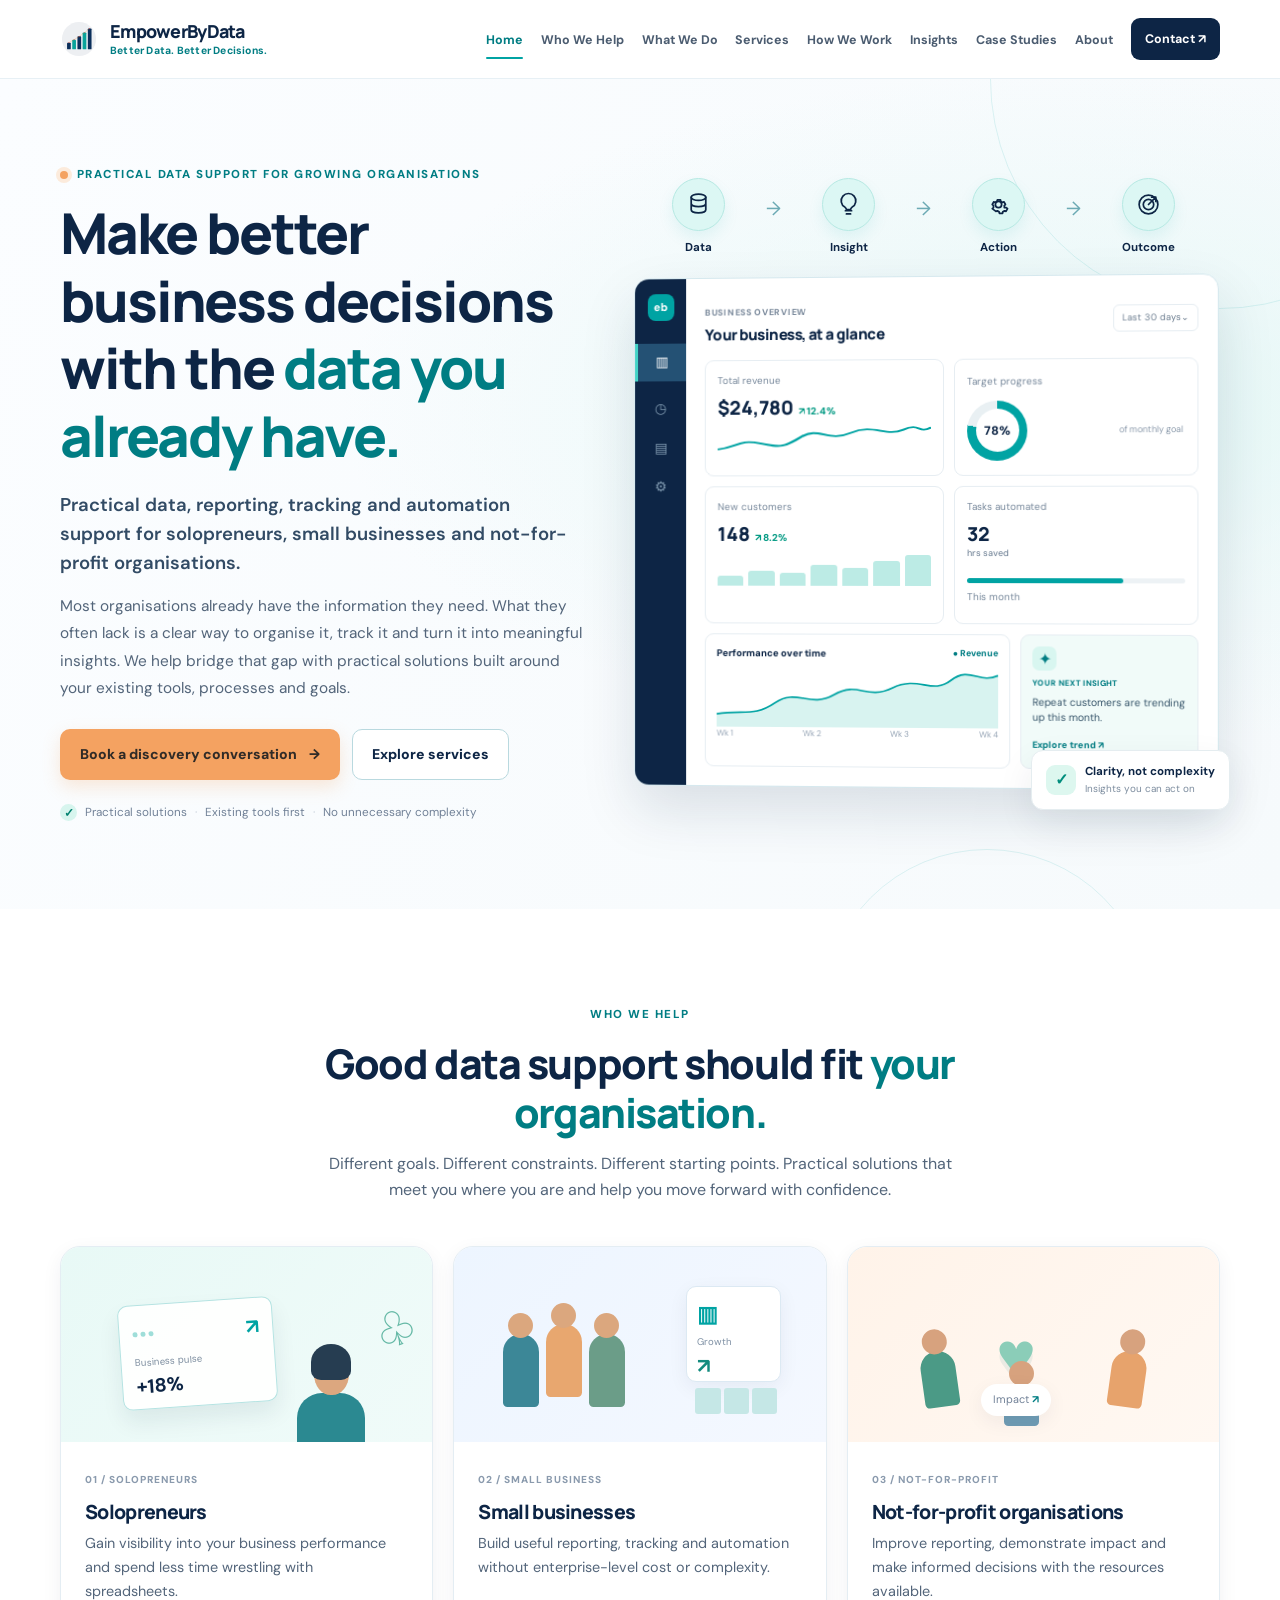
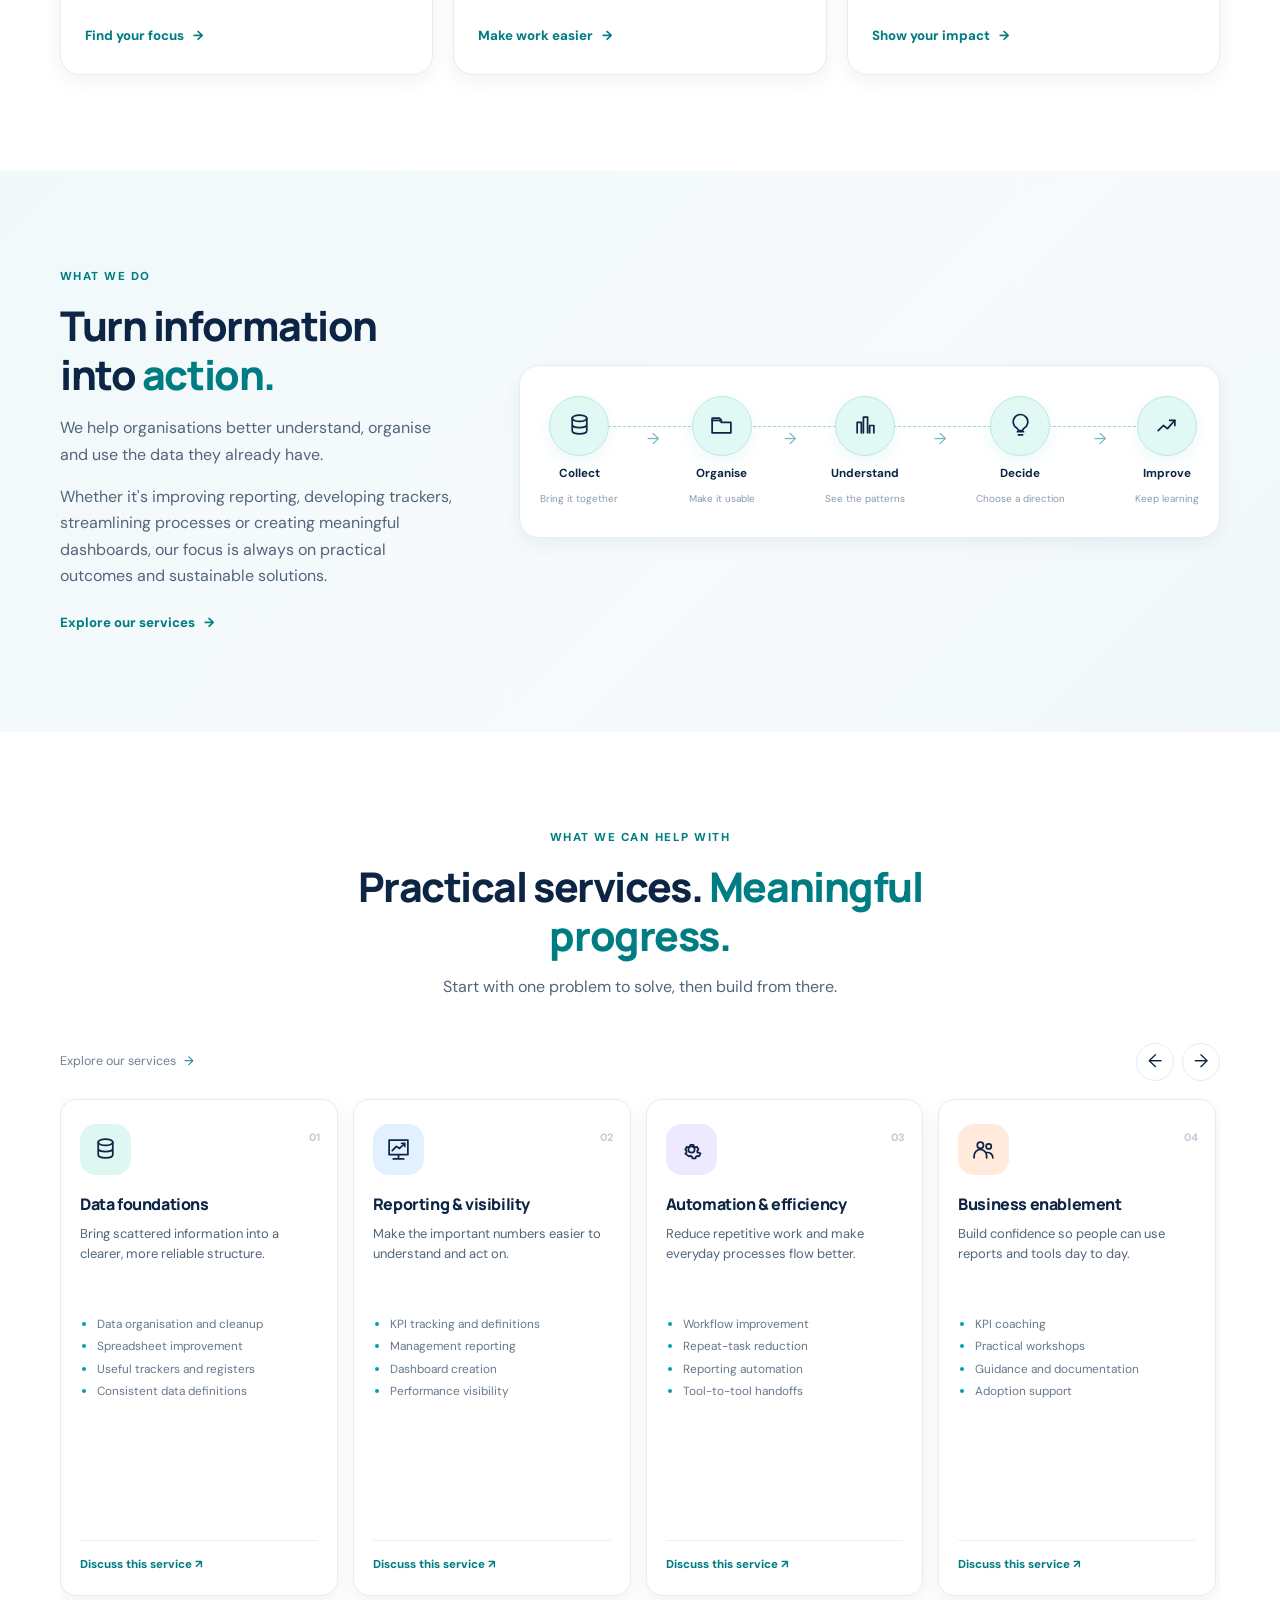
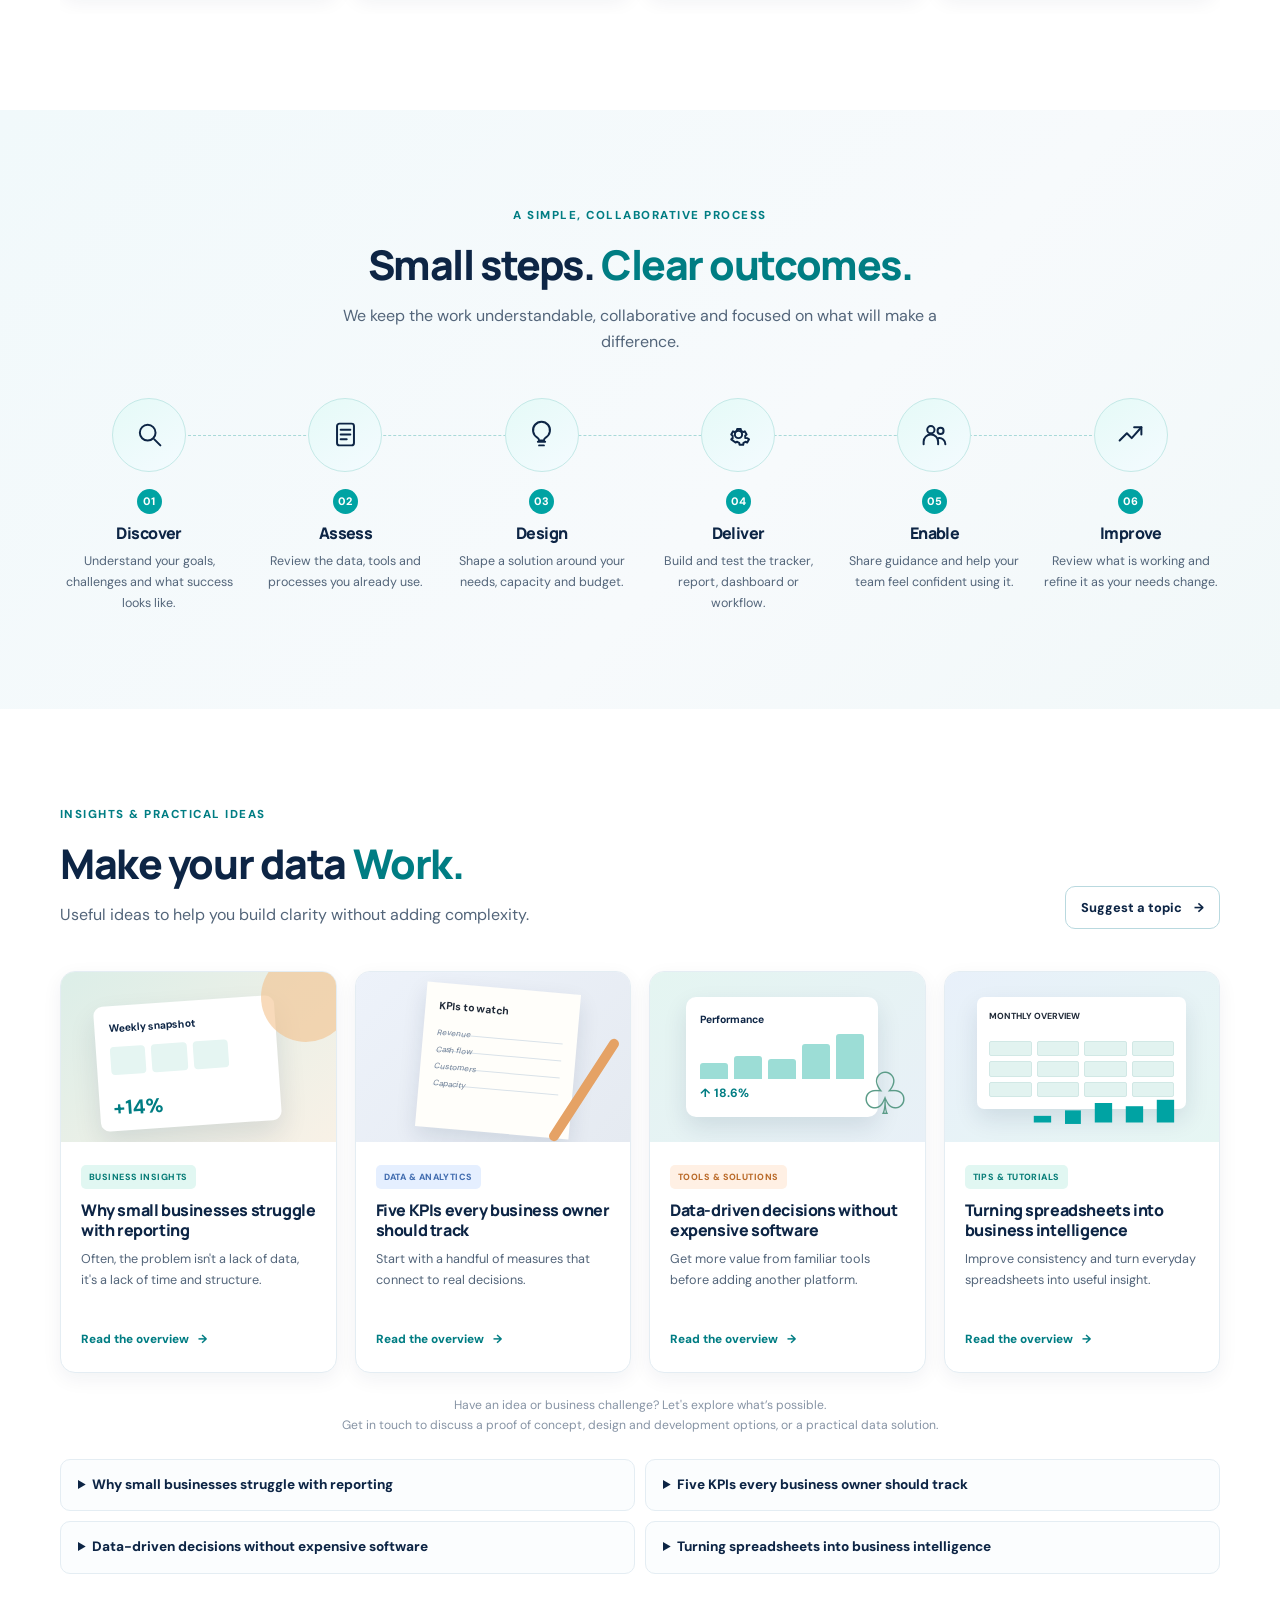
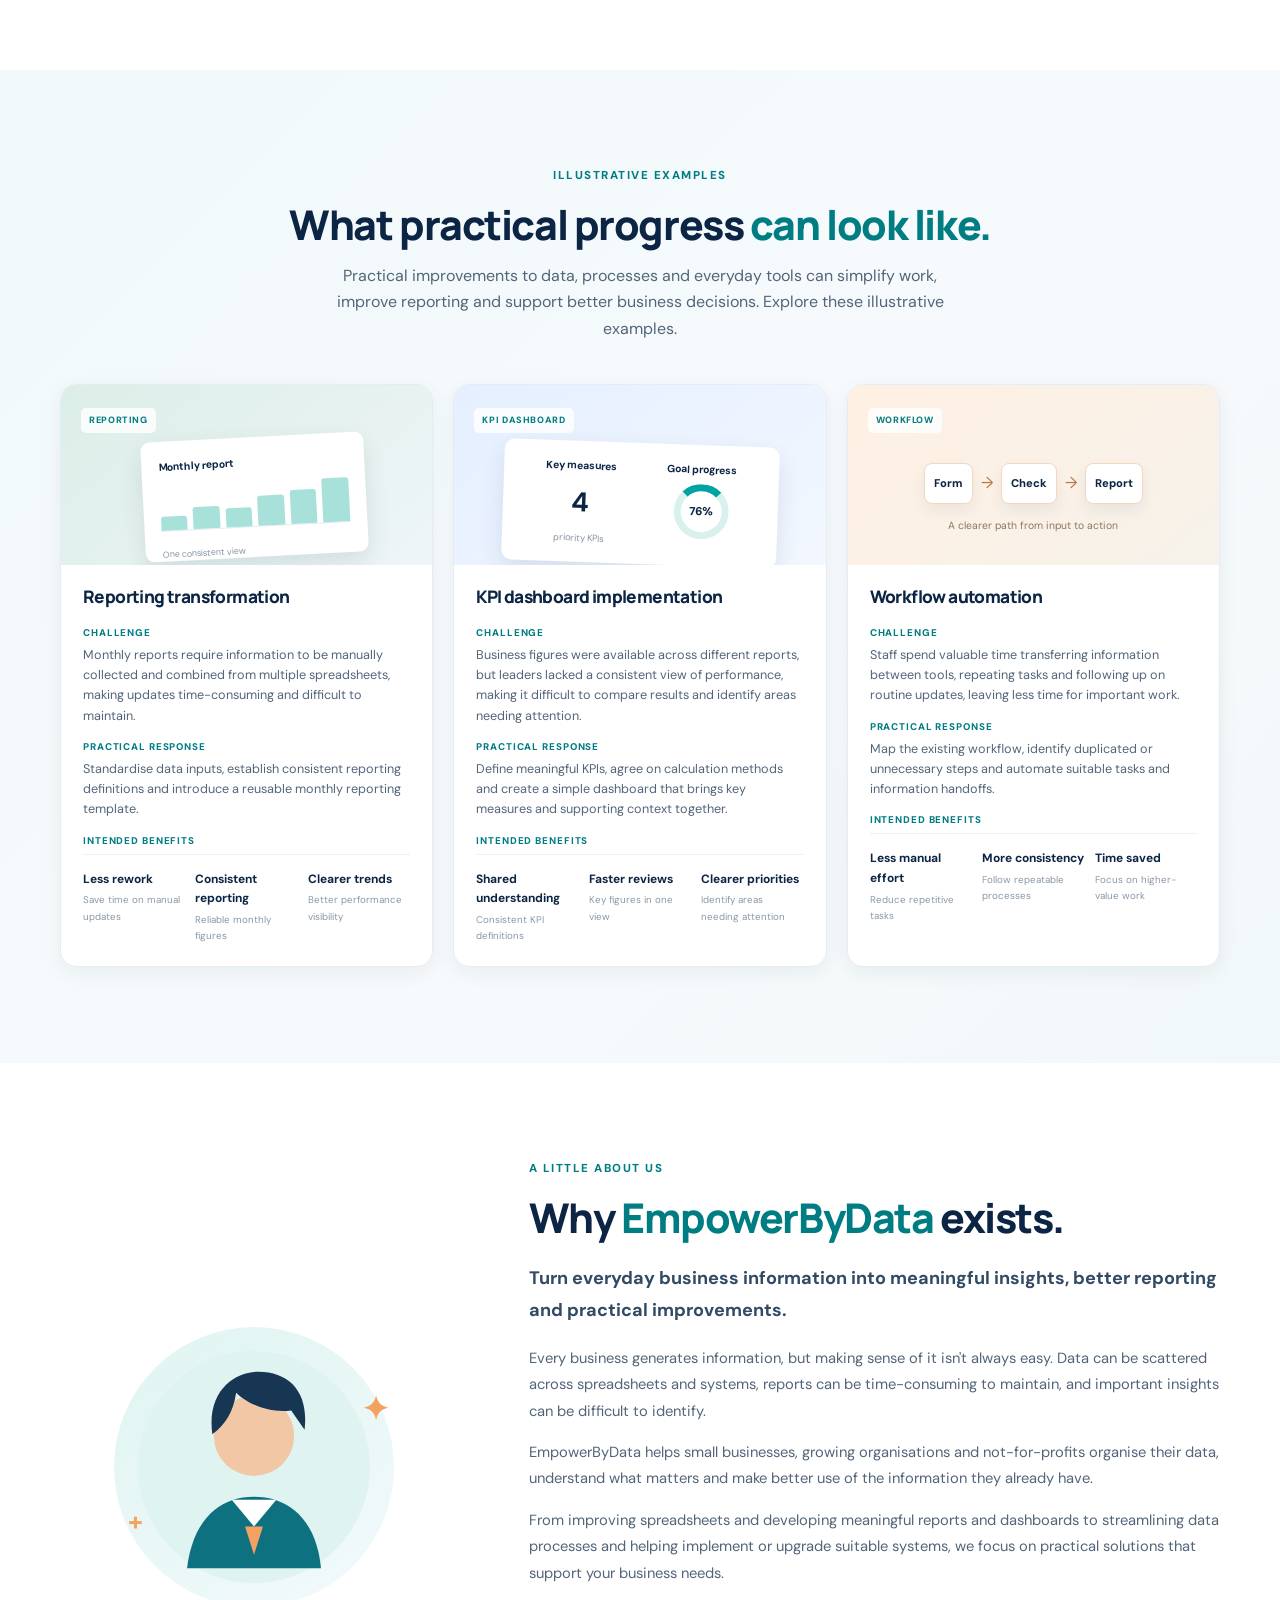
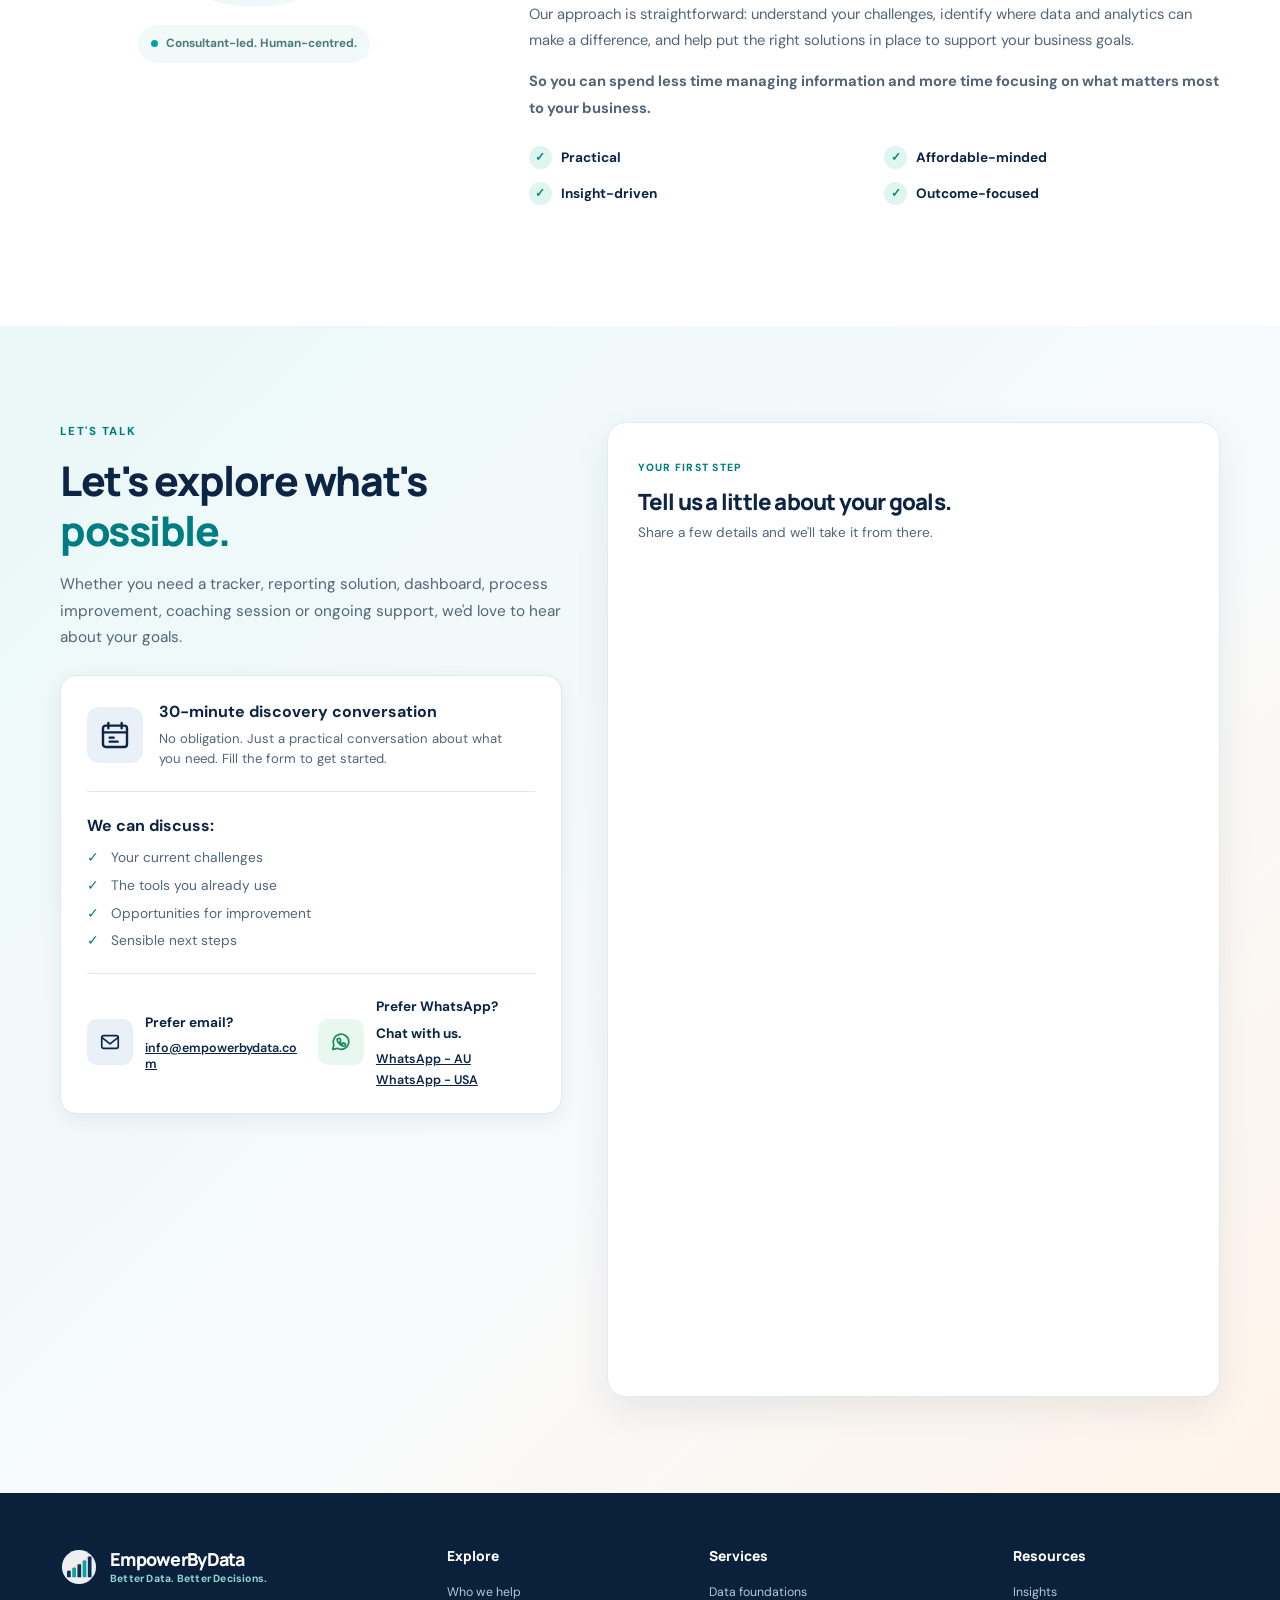
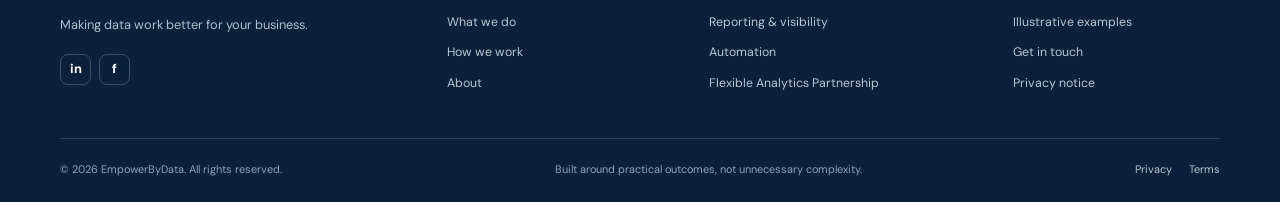
==== commit c6348a27: "added readme for empowerbydata" ====
--- a/index.html
+++ b/index.html
@@ -225,7 +225,7 @@
             <li>Performance advisory</li>
         </ul>
         <a href="#contact" class="service-more"
-           aria-label="Ask about Fractional Support">
+           aria-label="Ask about Flexible Analytics Partnership">
             Discuss this service ↗
         </a>
     </article>
@@ -650,7 +650,7 @@
     <div class="container footer-main">
       <div class="footer-brand"><a class="brand brand-light" href="#home"><img class="brand-logo-icon" src="assets/logo-icon.svg" alt="" width="32" height="32"><span class="brand-copy"><strong>EmpowerByData</strong><small>Better Data. Better Decisions.</small></span></a><p>Making data work better for your business.</p><div class="footer-social"><a href="https://www.linkedin.com/in/sukanth-k/" target="_blank" rel="noopener noreferrer" aria-label="LinkedIn (replace with your profile)">in</a><a href="https://www.facebook.com/EmpowerByData/" target="_blank" rel="noopener noreferrer" aria-label="Facebook (replace with your page)">f</a></div></div>
       <div class="footer-col"><h3>Explore</h3><a href="#who-we-help">Who we help</a><a href="#what-we-do">What we do</a><a href="#how-we-work">How we work</a><a href="#about">About</a></div>
-      <div class="footer-col"><h3>Services</h3><a href="#services">Data foundations</a><a href="#services">Reporting & visibility</a><a href="#services">Automation</a><a href="#services">Fractional support</a></div>
+      <div class="footer-col"><h3>Services</h3><a href="#services">Data foundations</a><a href="#services">Reporting & visibility</a><a href="#services">Automation</a><a href="#services">Flexible Analytics Partnership</a></div>
       <div class="footer-col"><h3>Resources</h3><a href="#insights">Insights</a><a href="#case-studies">Illustrative examples</a><a href="#contact">Get in touch</a><a href="privacy.html">Privacy notice</a></div>
     </div>
     <div class="container footer-bottom"><span>© <span id="current-year">2026</span> EmpowerByData. All rights reserved.</span><span>Built around practical outcomes, not unnecessary complexity.</span><div><a href="privacy.html">Privacy</a><a href="terms.html">Terms</a></div></div>
--- a/css/empowerbydata.css
+++ b/css/empowerbydata.css
@@ -237,13 +237,13 @@
 }
 
 .email-icon {
-    background: #EAF0F8;
     color: #0D2545;
+    background: #EAF0F7;
 }
 
 .whatsapp-icon {
+    color: #16834A;
     background: #E8F7EF;
-    color: #168B55;
 }
 
 .contact-option-text {
@@ -614,6 +614,61 @@
     }
 }
 
+/* Existing CSS rules above */
+
+/* Contact option layout */
+.contact-option {
+    display: flex;
+    flex-direction: row;
+    align-items: center;
+    gap: 14px;
+    width: 100%;
+}
+
+/* Keep icons contained */
+.contact-option-icon {
+    width: 44px;
+    height: 44px;
+    min-width: 44px;
+    flex: 0 0 44px;
+    display: flex;
+    align-items: center;
+    justify-content: center;
+    border-radius: 12px;
+}
+
+/* Fix SVG icon dimensions */
+.contact-option-icon svg {
+    width: 22px;
+    height: 22px;
+    max-width: 22px;
+    max-height: 22px;
+    display: block;
+    flex: 0 0 22px;
+    fill: none;
+    stroke: currentColor;
+    stroke-width: 1.7;
+    stroke-linecap: round;
+    stroke-linejoin: round;
+}
+
+/* Keep text beside the icon */
+.contact-option-text {
+    flex: 1;
+    min-width: 0;
+    display: flex;
+    flex-direction: column;
+    gap: 3px;
+}
+
+.contact-option-text p {
+    margin: 0;
+}
+
+.contact-option-text a {
+    overflow-wrap: anywhere;
+}
+
 .site-footer { background:#0b203b; color:#c3d0df; padding-top:55px; }.footer-main { display:grid; grid-template-columns:1.6fr 1fr 1.2fr 1fr; gap:55px; padding-bottom:45px; }.brand-light .brand-copy strong { color:white; }.brand-light .brand-copy small { color:#8dd9d2; }.brand-light .brand-mark span:nth-child(4) { background:#b8dce6; }.footer-brand>p { color:#aebfd0; font-size:.8rem; line-height:1.8; max-width:270px; margin:18px 0; }.footer-social { display:flex; gap:8px; }.footer-social a { width:31px; height:31px; display:grid; place-items:center; border-radius:8px; border:1px solid #35506c; color:white; font-weight:800; font-size:.8rem; }.footer-social a:hover { background:var(--teal-dark); }.footer-col { display:flex; flex-direction:column; align-items:flex-start; gap:10px; }.footer-col h3 { color:white; font-size:.86rem; letter-spacing:0; margin-bottom:7px; }.footer-col a { color:#b7c7d6; font-size:.77rem; }.footer-col a:hover,.footer-bottom a:hover { color:#7be0d5; }.footer-bottom { border-top:1px solid #29415b; min-height:64px; display:flex; align-items:center; justify-content:space-between; gap:18px; color:#8fa4b8; font-size:.68rem; }.footer-bottom div { display:flex; gap:17px; }.footer-bottom a { color:#b6c6d5; }
 @media (max-width: 1100px) { .primary-nav { gap:10px; }.nav-link { font-size:.7rem; }.brand-copy strong { font-size:1rem; }.hero-grid { gap:25px; }.services-grid { grid-auto-columns:calc((100% - 30px) / 3); }.service-card>p { min-height:50px; } }
 @media (max-width: 900px) { .section-pad { padding:75px 0; }.nav-wrap { min-height:72px; }.menu-toggle { display:block; margin-left:auto; }.primary-nav { display:none; position:absolute; top:100%; left:0; right:0; padding:12px 24px 22px; background:white; border-bottom:1px solid var(--line); box-shadow:0 18px 25px #0d254514; align-items:stretch; flex-direction:column; gap:0; }.primary-nav.open { display:flex; }.nav-link { padding:12px 0; font-size:.88rem; }.nav-link.active:after { bottom:6px; right:auto; width:35px; }.nav-contact { margin-top:7px; text-align:center; padding:12px; }.hero-grid { grid-template-columns:1fr; }.hero-copy { max-width:720px; }.hero-visual { max-width:700px; width:100%; margin:15px auto 0; }.audience-grid { gap:14px; }.card-body { padding:20px; }.split-section,.about-grid { grid-template-columns:1fr; gap:35px; }.split-copy { max-width:700px; }.lifecycle-card { max-width:760px; width:100%; margin:auto; }.process-grid { grid-template-columns:repeat(3,1fr); row-gap:32px; }.process-grid:before { display:none; }.insights-grid { grid-template-columns:repeat(2,1fr); }.contact-grid { grid-template-columns:1fr; gap:35px; }.contact-copy { max-width:700px; }.contact-form-card { max-width:760px; width:100%; }.footer-main { gap:30px; grid-template-columns:1.5fr 1fr 1fr; }.footer-brand { grid-row:span 2; } }
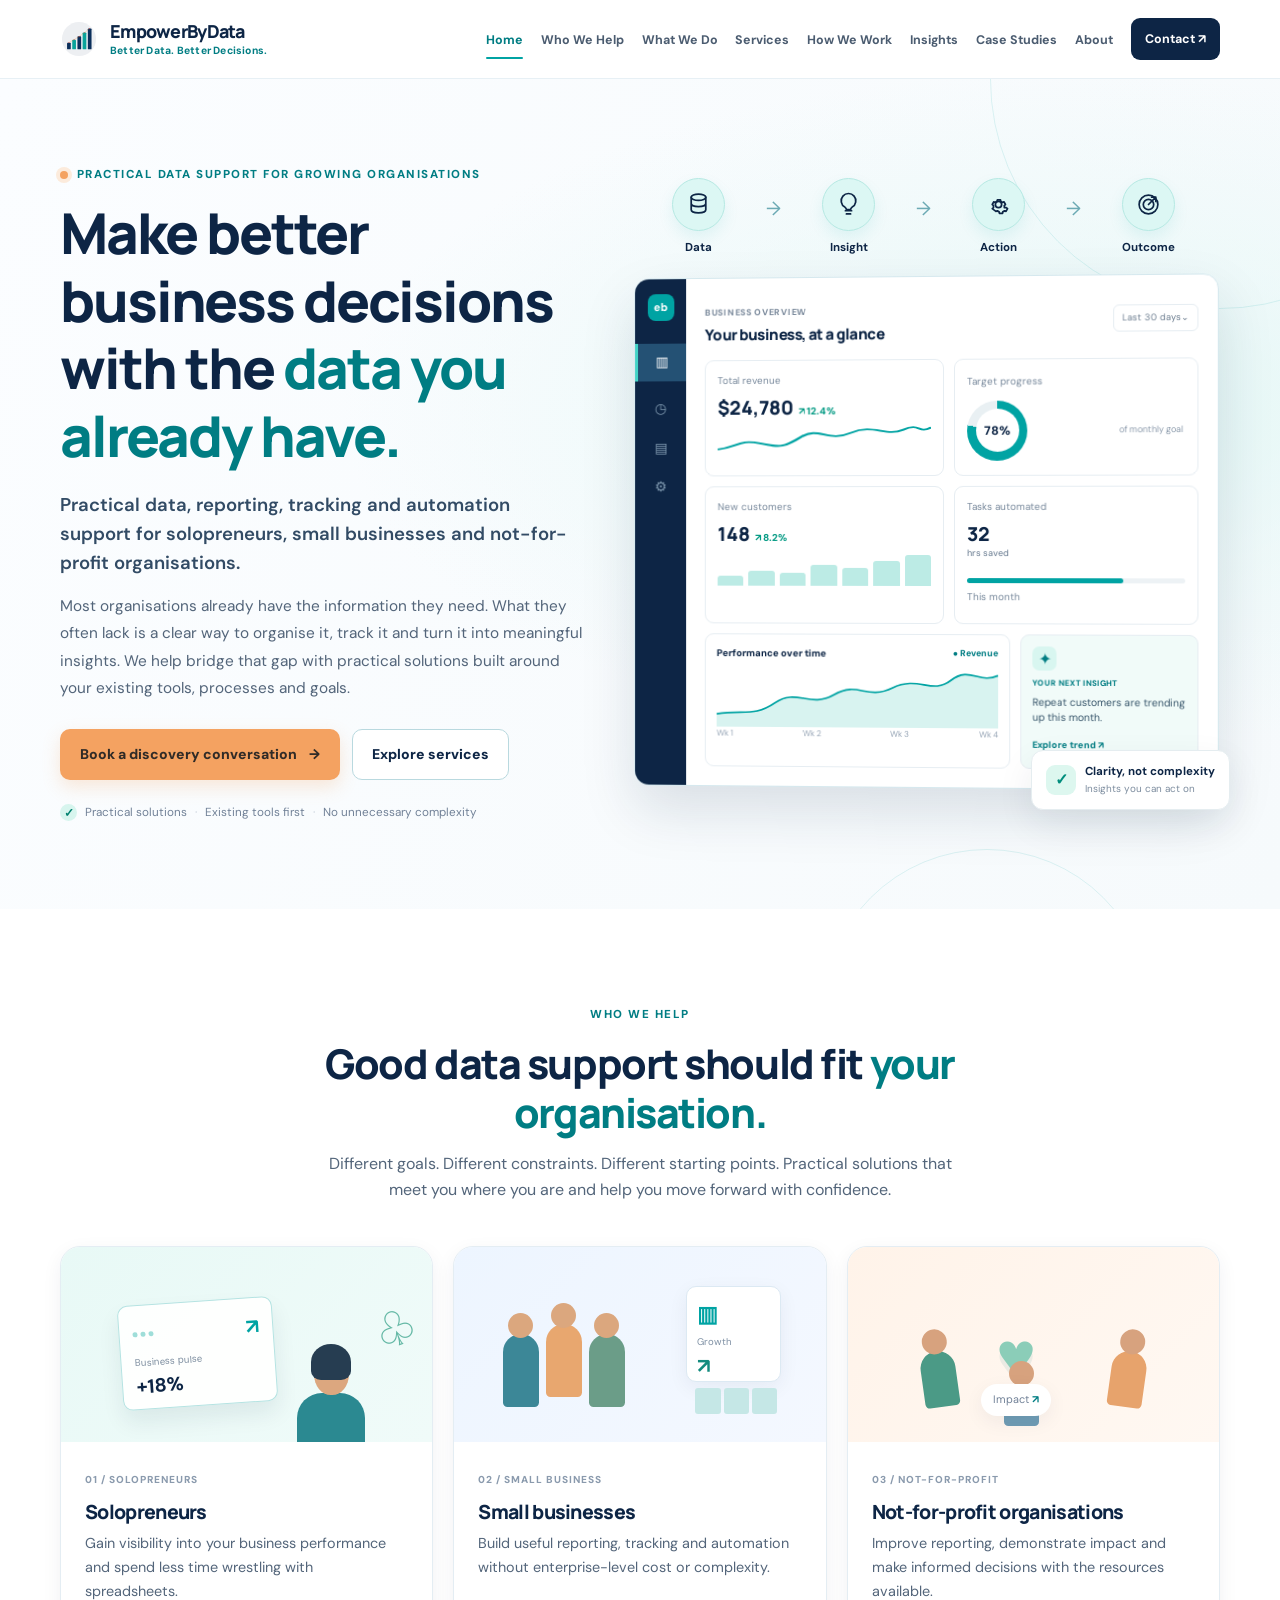
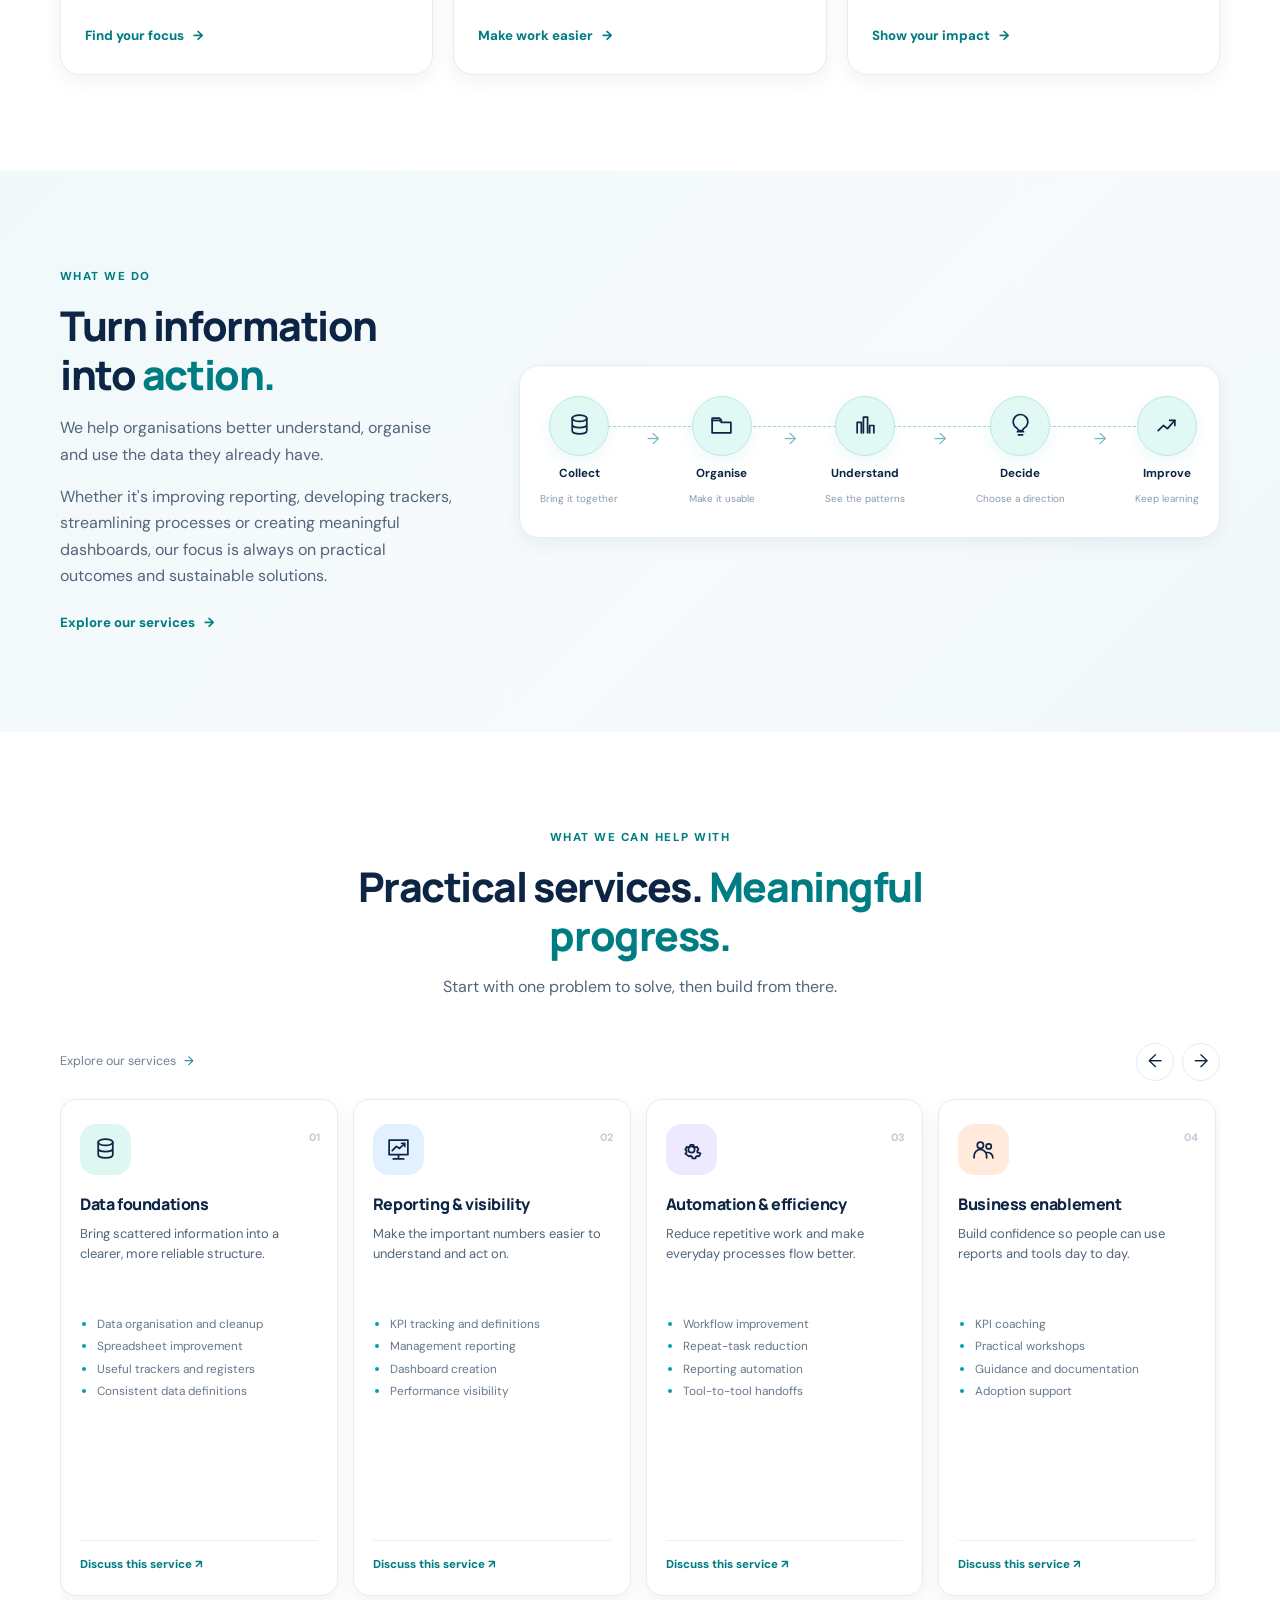
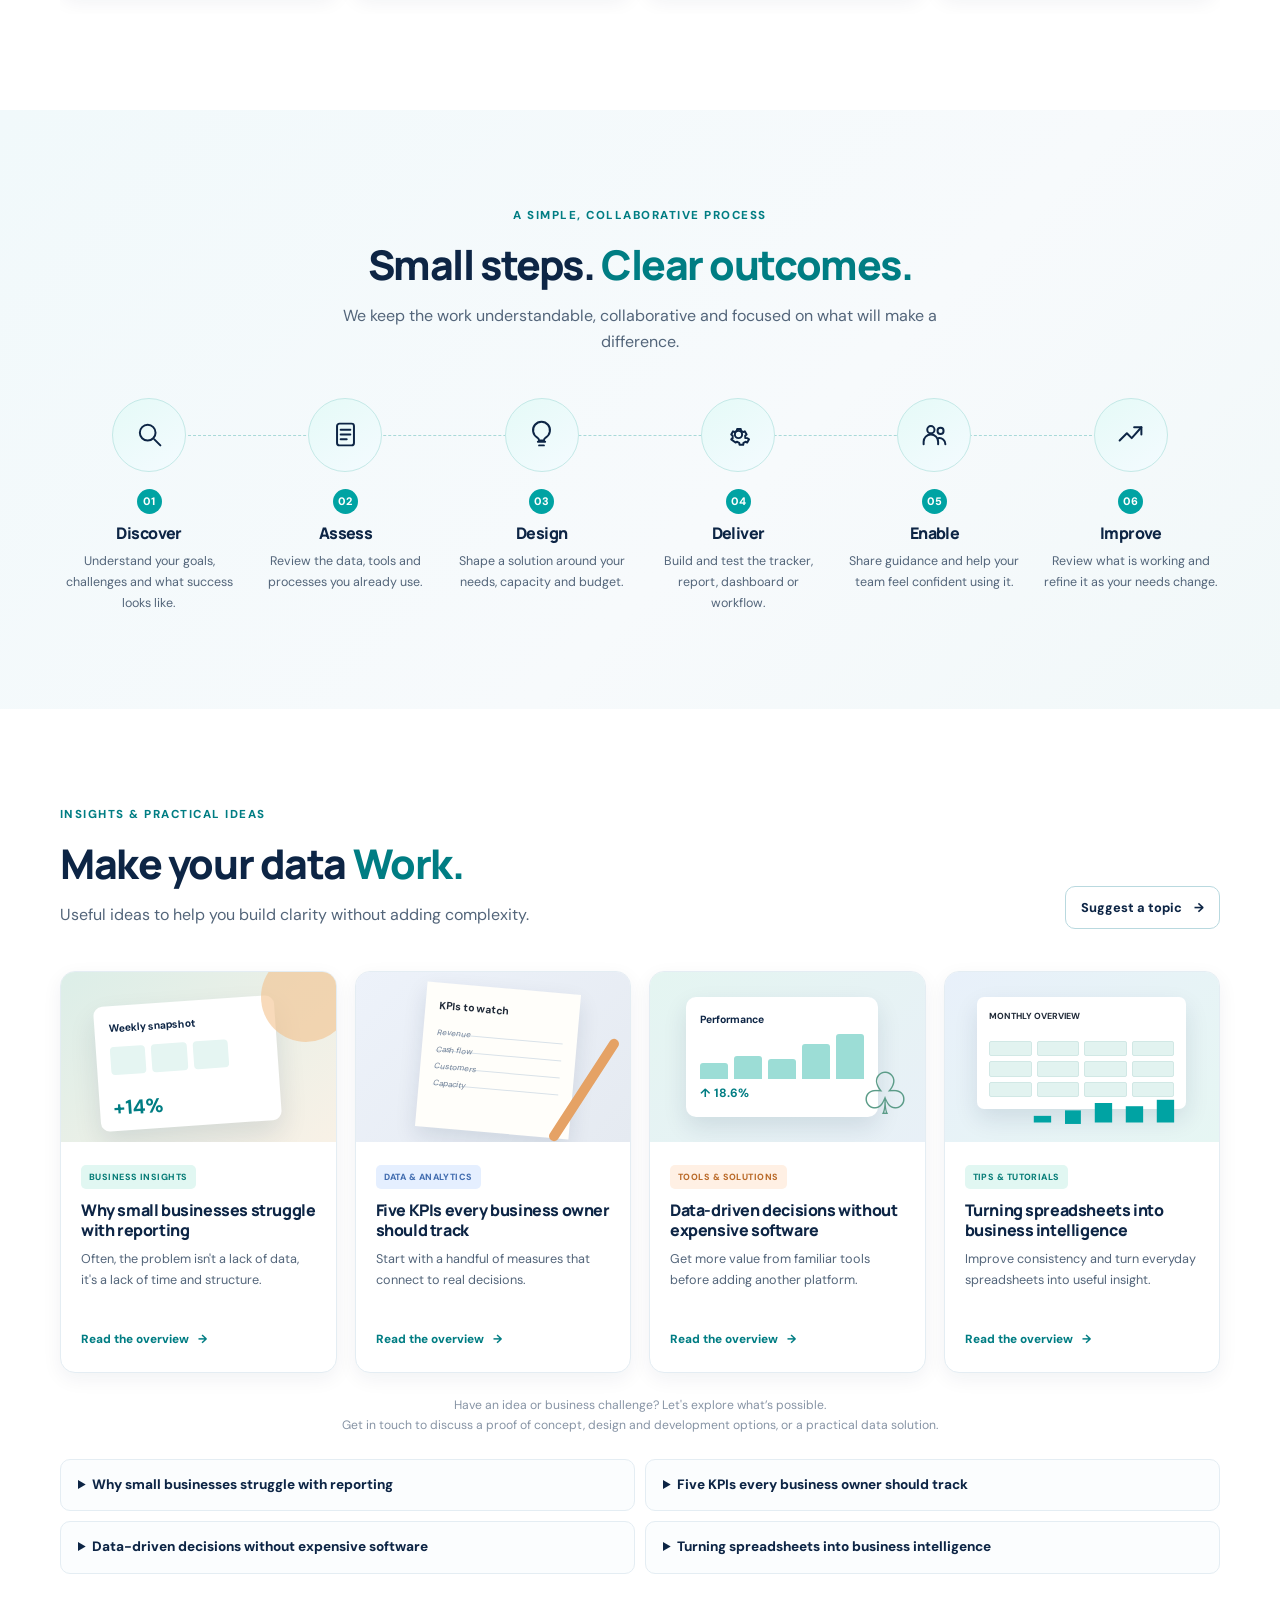
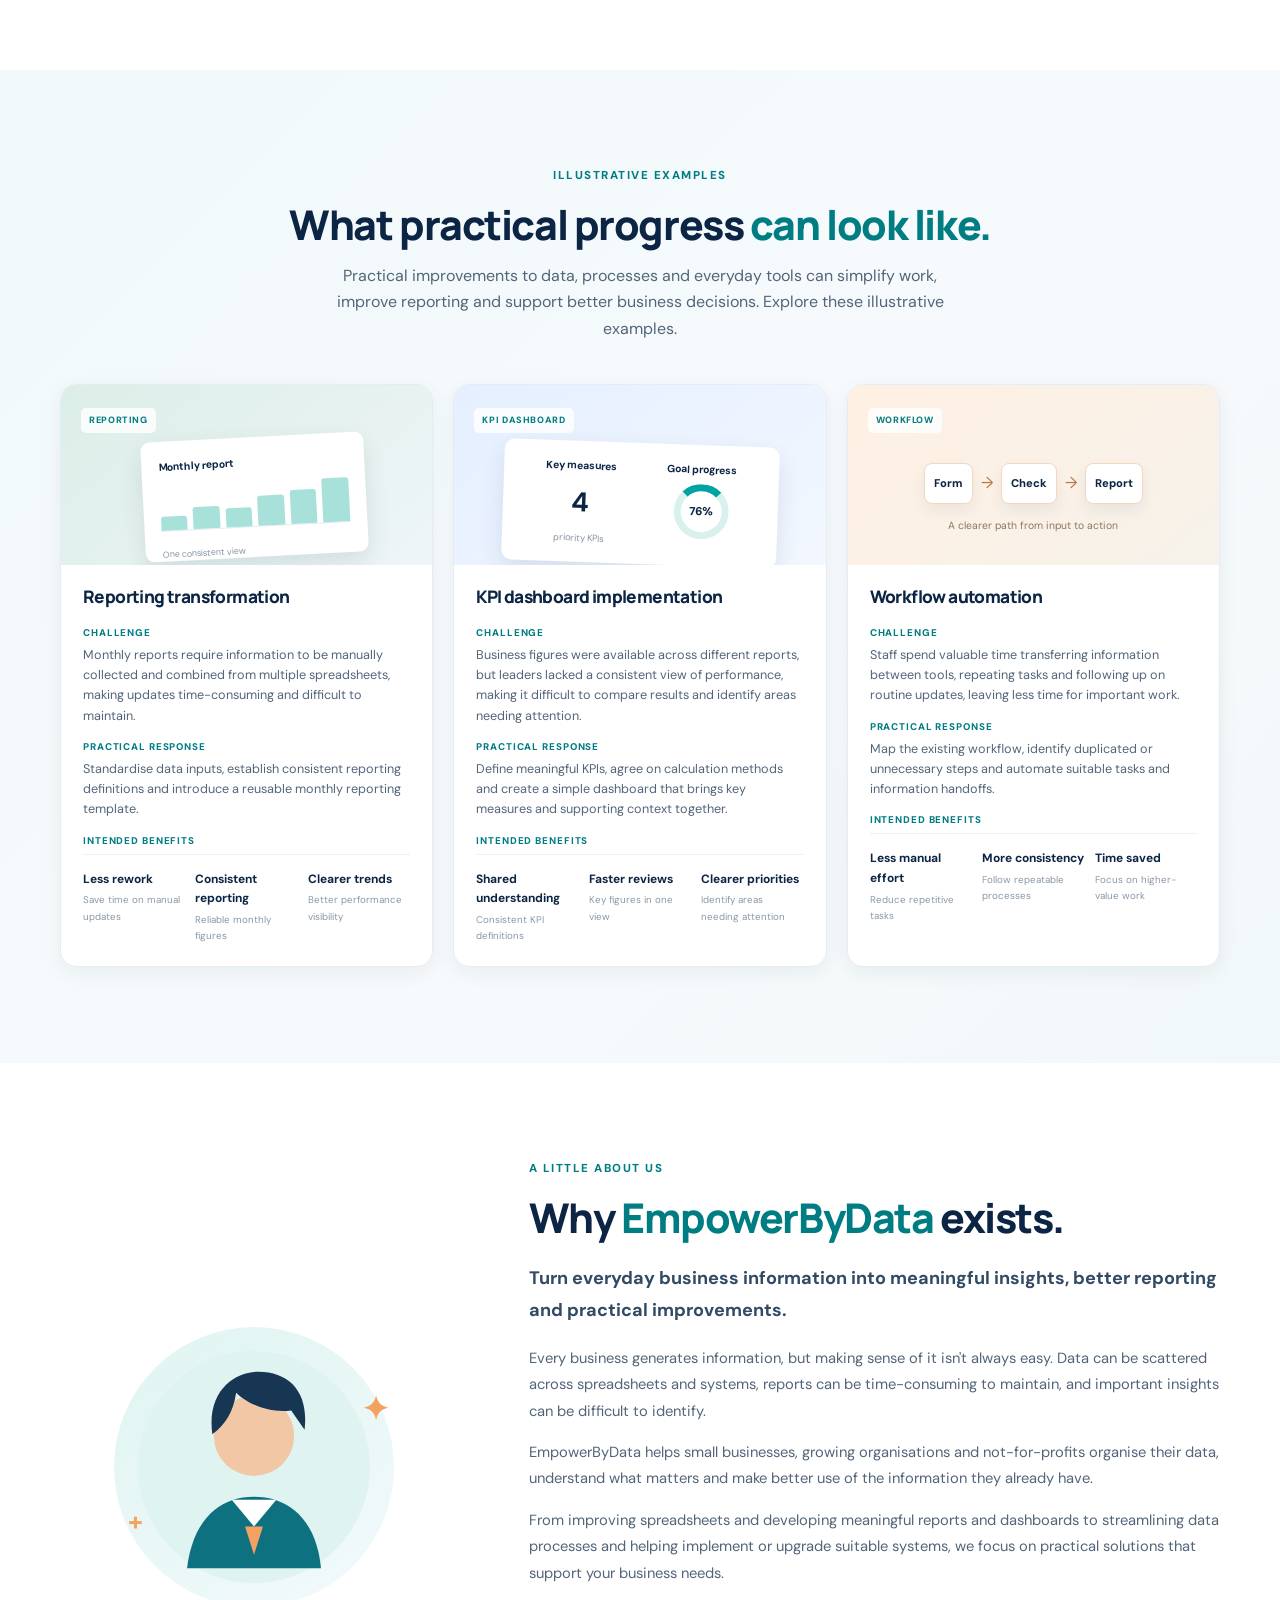
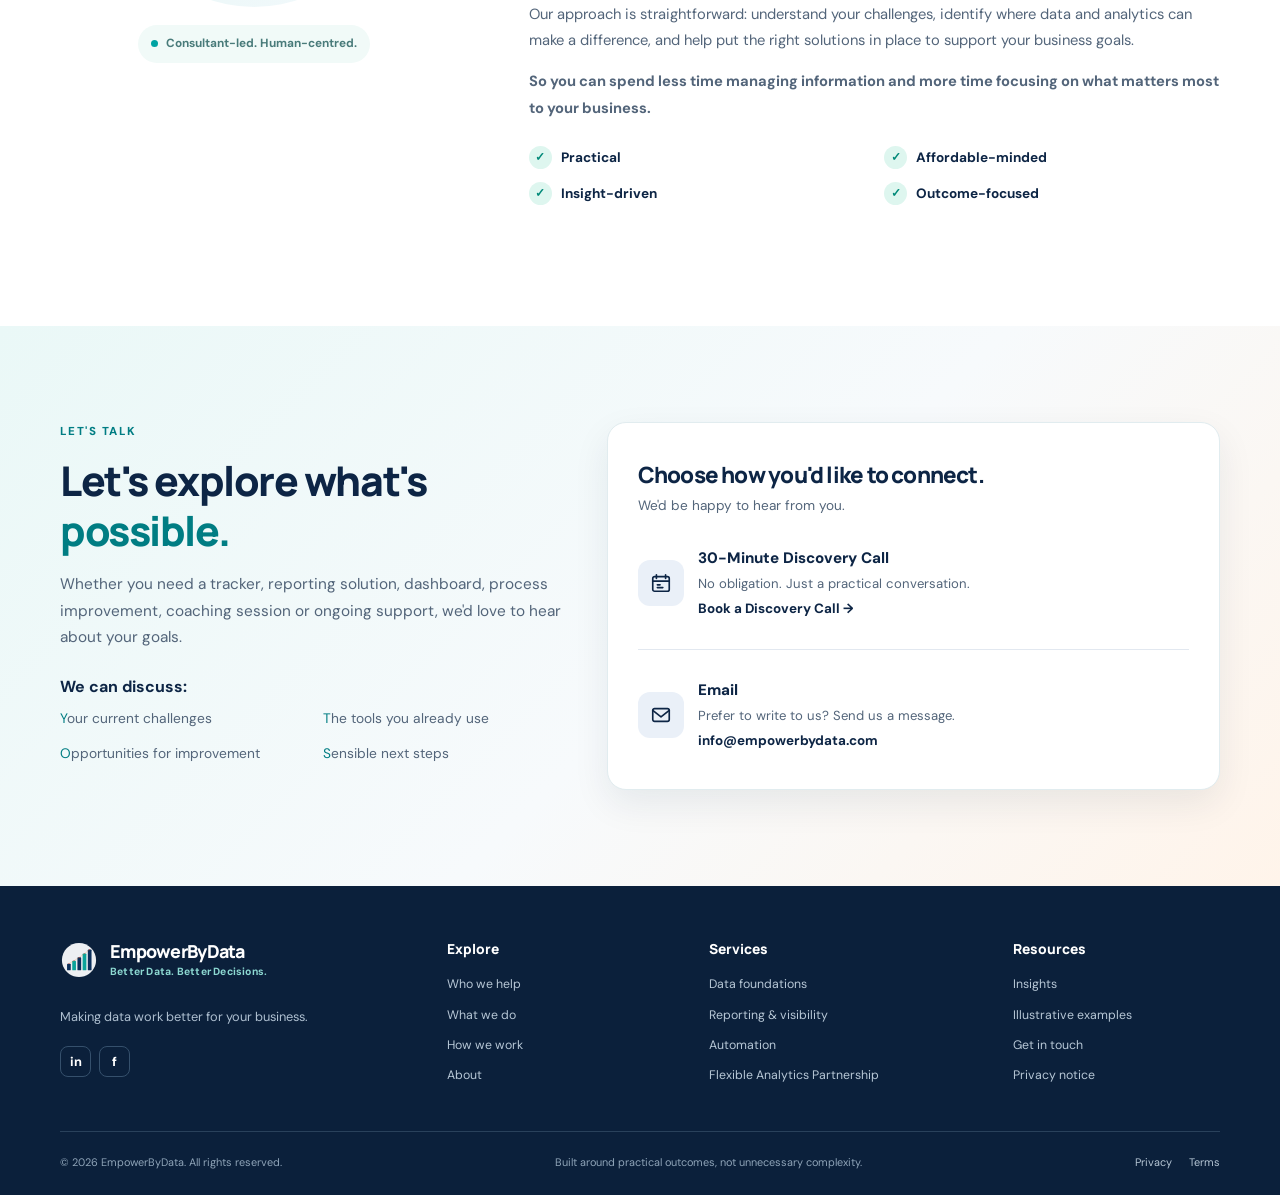
==== commit 5e274cf4: "removed whatsapp and connected calendly" ====
--- a/index.html
+++ b/index.html
@@ -526,122 +526,94 @@
   
 
 <section class="contact-section section-pad" id="contact">
-  <div class="container contact-grid">
-
-    <!-- LEFT: Contact information -->
-    <div class="contact-copy">
-      <p class="eyebrow">Let's talk</p>
-
-      <h2>Let's explore what's <span>possible.</span></h2>
-
-      <p class="contact-intro">
-        Whether you need a tracker, reporting solution, dashboard,
-        process improvement, coaching session or ongoing support,
-        we'd love to hear about your goals.
-      </p>
-
-      <!-- Single white contact information panel -->
-      <div class="contact-details-panel">
-
-        <!-- Discovery conversation -->
-        <div class="discovery-card">
-          <div class="discovery-icon">
-            <svg viewBox="0 0 24 24" aria-hidden="true">
-              <rect x="3" y="5" width="18" height="16" rx="2"/>
-              <path d="M7 3v4M17 3v4M3 10h18M8 14h3M8 17h6"/>
-            </svg>
+    <div class="container contact-grid">
+
+        <!-- LEFT: Contact introduction -->
+        <div class="contact-copy">
+
+            <p class="eyebrow">Let's talk</p>
+
+            <h2>Let's explore what's <span>possible.</span></h2>
+
+            <p class="contact-intro">
+                Whether you need a tracker, reporting solution, dashboard,
+                process improvement, coaching session or ongoing support,
+                we'd love to hear about your goals.
+            </p>
+
+            <div class="contact-details-panel">
+
+                <div class="discuss-list">
+    <b>We can discuss:</b>
+
+          <div class="discuss-grid">
+              <span>Your current challenges</span>
+              <span>The tools you already use</span>
+              <span>Opportunities for improvement</span>
+              <span>Sensible next steps</span>
           </div>
-
-          <div class="discovery-content">
-            <b>30-minute discovery conversation</b>
-            <p>No obligation. Just a practical conversation about what you need. Fill the form to get started.</p>
-          </div>
-
-          <span class="discovery-arrow"></span>
-        </div>
-
-        <div class="contact-panel-divider"></div>
-
-        <!-- Discussion points -->
-        <div class="discuss-list">
-          <b>We can discuss:</b>
-          <span>✓ &nbsp; Your current challenges</span> 
-          <span>✓ &nbsp; The tools you already use</span>
-          <span>✓ &nbsp; Opportunities for improvement</span>
-          <span>✓ &nbsp; Sensible next steps</span>
-        </div>
-
-        <div class="contact-panel-divider"></div>
-
-        <!-- Email and WhatsApp side by side -->
-        <div class="contact-methods">
-
-          <!-- Email -->
-          <div class="contact-option">
-            <div class="contact-option-icon email-icon">
-              <svg viewBox="0 0 24 24" aria-hidden="true">
-                <rect x="3" y="5" width="18" height="14" rx="2"/>
-                <path d="m3 7 9 7 9-7"/>
-              </svg>
-            </div>
-
-            <div class="contact-option-text">
-              <b>Prefer email?</b>
-              <a href="mailto:info@empowerbydata.com">
-                info@empowerbydata.com
-              </a>
-            </div>
-          </div>
-
-          <!-- WhatsApp -->
-          <div class="contact-option">
-              <div class="contact-option-icon whatsapp-icon">
-                  <svg viewBox="0 0 24 24" aria-hidden="true">
-                      <path d="M20.5 11.5a8.5 8.5 0 0 1-12.6 7.4L3 20l1.2-4.7a8.5 8.5 0 1 1 16.3-3.8Z"/>
-                      <path d="M9 8.5c.3-.6.6-.6.9-.6h.5c.2 0 .4.1.5.4l.8 1.8c.1.2.1.4-.1.6l-.6.7c-.2.2-.2.4-.1.6.5.9 1.2 1.6 2.1 2.1.2.1.4.1.6-.1l.7-.8c.2-.2.4-.3.6-.2l1.8.9c.2.1.3.3.3.5 0 .4-.2 1.1-.7 1.5-.5.4-1.1.6-1.8.5-1.1-.2-2.5-.8-3.9-2.1-1.5-1.3-2.4-2.8-2.7-3.9-.3-.8-.1-1.5.2-1.9Z"/>
-                  </svg>
-              </div>
-
-              <div class="contact-option-text">
-                      <b>Prefer WhatsApp?</b>
-                      <b>Chat with us.</b>
-                  <a href="https://wa.me/61411863965"
-                    target="_blank" rel="noopener noreferrer">WhatsApp - AU</a>
-
-                  <a href="https://wa.me/19194086396"
-                    target="_blank" rel="noopener noreferrer">WhatsApp - USA</a>
-              </div>
-          </div>
-
-        </div>
-      </div>
-    </div>
-
-    <!-- RIGHT: Google enquiry form -->
-    <div class="contact-form-card">
-      <div class="form-heading">
-        <span class="form-step">YOUR FIRST STEP</span>
-        <h3>Tell us a little about your goals.</h3>
-        <p>Share a few details and we'll take it from there.</p>
-      </div>
-
-      <div class="google-form-container">
-        <iframe
-          src="https://forms.gle/YiWCUDq4dGTMM4vW8"
-          title="EmpowerByData Enquiry Form"
-          width="100%"
-          height="800"
-          frameborder="0"
-          marginheight="0"
-          marginwidth="0">
-          Loading form…
-        </iframe>
-      </div>
-    </div>
-
-  </div>
+      </div>
+
+            </div>
+        </div>
+
+        <!-- RIGHT: Contact options -->
+        <div class="contact-form-card contact-options-card">
+
+            <div class="form-heading">
+                <h3>Choose how you'd like to connect.</h3>
+                <p>We'd be happy to hear from you.</p>
+            </div>
+
+            <!-- Calendly -->
+            <div class="contact-option">
+
+                <div class="contact-option-icon calendly-icon">
+                    <svg viewBox="0 0 24 24" aria-hidden="true">
+                        <rect x="3" y="5" width="18" height="16" rx="2"/>
+                        <path d="M7 3v4M17 3v4M3 10h18"/>
+                        <path d="M8 14h3M8 17h6"/>
+                    </svg>
+                </div>
+
+                <div class="contact-option-text">
+                    <b>30-Minute Discovery Call</b>
+                    <p>No obligation. Just a practical conversation.</p>
+                    <a href="https://calendly.com/empowerbydata-info"
+                       target="_blank"
+                       rel="noopener noreferrer">
+                        Book a Discovery Call →
+                    </a>
+                </div>
+
+            </div>
+
+            <div class="contact-panel-divider"></div>
+
+            <!-- Email -->
+            <div class="contact-option">
+
+                <div class="contact-option-icon email-icon">
+                    <svg viewBox="0 0 24 24" aria-hidden="true">
+                        <rect x="3" y="5" width="18" height="14" rx="2"/>
+                        <path d="m3 7 9 7 9-7"/>
+                    </svg>
+                </div>
+
+                <div class="contact-option-text">
+                    <b>Email</b>
+                    <p>Prefer to write to us? Send us a message.</p>
+                    <a href="mailto:info@empowerbydata.com">
+                        info@empowerbydata.com
+                    </a>
+                </div>
+
+            </div>
+
+        </div>
+
+    </div>
 </section>
-
 
   
   </main>
--- a/css/empowerbydata.css
+++ b/css/empowerbydata.css
@@ -321,12 +321,12 @@
 /* Main white panel containing all three contact options */
 
 .contact-details-panel {
-    background: #FFFFFF;
-    border: 1px solid #E2E8F0;
-    border-radius: 16px;
-    padding: 25px 26px;
-    margin-top: 24px;
-    box-shadow: 0 6px 20px rgba(13, 37, 69, .07);
+    background: transparent;
+    border: none;
+    border-radius: 0;
+    padding: 0;
+    margin-top: 0;
+    box-shadow: none;
 }
 
 /* Discovery conversation */
@@ -354,8 +354,8 @@
 }
 
 .contact-details-panel .discovery-icon svg {
-    width: 32px;
-    height: 32px;
+    width: 25px;
+    height: 25px;
     fill: none;
     stroke: var(--navy);
     stroke-width: 1.8;
@@ -574,14 +574,14 @@
     }
 
     .contact-details-panel .discovery-icon {
-        width: 46px;
-        height: 46px;
+        width: 25px;
+        height: 25px;
         min-width: 46px;
     }
 
     .contact-details-panel .discovery-icon svg {
-        width: 27px;
-        height: 27px;
+        width: 25px;
+        height: 25px;
     }
 
     .contact-details-panel .discovery-content b {
@@ -674,3 +674,206 @@
 @media (max-width: 900px) { .section-pad { padding:75px 0; }.nav-wrap { min-height:72px; }.menu-toggle { display:block; margin-left:auto; }.primary-nav { display:none; position:absolute; top:100%; left:0; right:0; padding:12px 24px 22px; background:white; border-bottom:1px solid var(--line); box-shadow:0 18px 25px #0d254514; align-items:stretch; flex-direction:column; gap:0; }.primary-nav.open { display:flex; }.nav-link { padding:12px 0; font-size:.88rem; }.nav-link.active:after { bottom:6px; right:auto; width:35px; }.nav-contact { margin-top:7px; text-align:center; padding:12px; }.hero-grid { grid-template-columns:1fr; }.hero-copy { max-width:720px; }.hero-visual { max-width:700px; width:100%; margin:15px auto 0; }.audience-grid { gap:14px; }.card-body { padding:20px; }.split-section,.about-grid { grid-template-columns:1fr; gap:35px; }.split-copy { max-width:700px; }.lifecycle-card { max-width:760px; width:100%; margin:auto; }.process-grid { grid-template-columns:repeat(3,1fr); row-gap:32px; }.process-grid:before { display:none; }.insights-grid { grid-template-columns:repeat(2,1fr); }.contact-grid { grid-template-columns:1fr; gap:35px; }.contact-copy { max-width:700px; }.contact-form-card { max-width:760px; width:100%; }.footer-main { gap:30px; grid-template-columns:1.5fr 1fr 1fr; }.footer-brand { grid-row:span 2; } }
 @media (max-width: 620px) { .container { width:min(100% - 32px, 520px); }.section-pad { padding:60px 0; }h1 { font-size:2.55rem; }.hero { padding-top:55px; }.hero-lede { font-size:1.02rem; }.hero-body { font-size:.9rem; }.hero-actions { align-items:stretch; flex-direction:column; }.hero-actions .btn { width:100%; }.trust-note { line-height:1.8; }.flow-row { margin:0 0 16px; }.line-icon { width:42px; height:42px; }.line-icon svg { width:20px; height:20px; }.flow-node { font-size:.62rem; }.flow-arrow { font-size:.85rem; }.dash-content { padding:10px; }.dash-sidebar { width:35px; gap:13px; }.dash-logo { width:23px; height:23px; }.dash-top h3 { font-size:.75rem; }.period-pill { font-size:.48rem; }.metric-card { padding:8px; min-height:95px; }.metric-card>strong { font-size:1rem; }.metric-card>small { font-size:.54rem; }.donut { width:48px; height:48px; }.donut:before { width:34px; height:34px; }.donut span { font-size:.65rem; }.dash-bottom { grid-template-columns:1fr; }.insight-panel { display:none; }.floating-note { right:0; }.audience-grid,.case-grid { grid-template-columns:1fr; }.illustration { height:180px; }.card-body p { min-height:0; }.section-heading { margin-bottom:30px; }.heading-row { display:block; }.heading-row .btn { margin-top:20px; }.split-section { gap:25px; }.lifecycle-card { display:grid; grid-template-columns:1fr 1fr; gap:18px; padding:22px; }.lifecycle-path,.life-arrow { display:none; }.life-step { padding:10px 0; }.services-grid { grid-auto-columns:minmax(78%, 1fr); } .services-carousel-controls { margin-bottom:12px; }.service-card { padding:22px; }.service-card>p { min-height:0; }.process-grid { grid-template-columns:repeat(2,1fr); gap:27px 16px; }.process-step p { font-size:.75rem; }.insights-grid { grid-template-columns:1fr; }.insight-art { height:190px; }.insight-content p { min-height:0; }.article-overviews { grid-template-columns:1fr; }.about-grid { gap:25px; }.profile-placeholder { width:220px; }.values-grid { gap:12px; }.contact-grid { gap:25px; }.contact-form-card { padding:22px 17px; }.form-row { grid-template-columns:1fr; }.discuss-list { grid-template-columns:1fr; }.discuss-list>b { grid-column:auto; }.footer-main { grid-template-columns:1fr 1fr; gap:28px 18px; }.footer-brand { grid-column:1/-1; grid-row:auto; }.footer-bottom { padding:20px 0; flex-direction:column; align-items:flex-start; gap:9px; }.footer-bottom div { margin-top:3px; } }
 @media (prefers-reduced-motion: reduce) { html { scroll-behavior:auto; } *,*::before,*::after { animation-duration:.01ms!important; animation-iteration-count:1!important; transition-duration:.01ms!important; } }
+
+/* =========================================
+   EMPOWERBYDATA CONTACT SECTION UPDATE
+========================================= */
+
+/* Keep the original two-column contact layout */
+.contact-grid {
+    display: grid;
+    grid-template-columns: .9fr 1.1fr;
+    gap: 45px;
+    align-items: start;
+}
+
+.contact-copy {
+    min-width: 0;
+}
+
+/* Right-hand contact options panel */
+.contact-options-card {
+    width: 100%;
+    min-width: 0;
+    padding: 30px;
+    background: #FFFFFF;
+    border: 1px solid #E1ECEF;
+    border-radius: 19px;
+    box-shadow: 0 14px 36px rgba(13, 37, 69, .08);
+}
+
+/* Contact option rows */
+.contact-options-card .contact-option {
+    display: flex;
+    flex-direction: row;
+    align-items: center;
+    gap: 14px;
+    width: 100%;
+    min-width: 0;
+    padding: 8px 0;
+}
+
+/* Consistent icon dimensions */
+.contact-options-card .contact-option-icon {
+    width: 46px;
+    height: 46px;
+    min-width: 46px;
+    flex: 0 0 46px;
+    display: flex;
+    align-items: center;
+    justify-content: center;
+    border-radius: 12px;
+}
+
+/* Consistent SVG sizing */
+.contact-options-card .contact-option-icon svg {
+    display: block;
+    width: 24px;
+    height: 24px;
+    max-width: 24px;
+    max-height: 24px;
+    fill: none;
+    stroke: currentColor;
+    stroke-width: 1.8;
+    stroke-linecap: round;
+    stroke-linejoin: round;
+}
+
+/* Icon backgrounds */
+.contact-options-card .calendly-icon,
+.contact-options-card .email-icon {
+    color: var(--navy);
+    background: #EAF0F8;
+}
+
+/* Contact text */
+.contact-options-card .contact-option-text {
+    display: flex;
+    flex: 1;
+    flex-direction: column;
+    gap: 5px;
+    min-width: 0;
+}
+
+.contact-options-card .contact-option-text b {
+    color: var(--navy);
+    font-size: .95rem;
+    font-weight: 800;
+    line-height: 1.4;
+}
+
+.contact-options-card .contact-option-text p {
+    margin: 0;
+    color: #53657a;
+    font-size: .82rem;
+    line-height: 1.55;
+}
+
+.contact-options-card .contact-option-text a {
+    color: var(--navy);
+    font-size: .84rem;
+    font-weight: 700;
+    line-height: 1.45;
+    text-decoration: none;
+    overflow-wrap: anywhere;
+}
+
+.contact-options-card .contact-option-text a:hover {
+    color: var(--teal-dark);
+    text-decoration: underline;
+}
+
+/* Divider between Calendly and email */
+.contact-options-card .contact-panel-divider {
+    height: 1px;
+    width: 100%;
+    background: #E2E8F0;
+    margin: 22px 0;
+}
+
+/* Keep header and footer logo/name aligned */
+.brand {
+    display: inline-flex;
+    align-items: center;
+    gap: 12px;
+    flex-shrink: 0;
+}
+
+.brand-logo-icon {
+    display: block;
+    width: 38px;
+    height: 38px;
+    flex: 0 0 38px;
+    object-fit: contain;
+}
+
+.brand-copy {
+    display: flex;
+    flex-direction: column;
+    justify-content: center;
+    line-height: 1.2;
+}
+
+/* Tablet */
+@media (max-width: 900px) {
+    .contact-grid {
+        grid-template-columns: 1fr;
+        gap: 32px;
+    }
+
+    .contact-options-card {
+        max-width: 760px;
+    }
+}
+
+/* Mobile */
+@media (max-width: 620px) {
+    .contact-options-card {
+        padding: 22px 18px;
+    }
+
+    .contact-options-card .contact-option {
+        align-items: flex-start;
+        gap: 12px;
+    }
+
+    .contact-options-card .contact-option-icon {
+        width: 44px;
+        height: 44px;
+        min-width: 44px;
+        flex-basis: 44px;
+    }
+
+    .contact-options-card .contact-option-text b {
+        font-size: .9rem;
+    }
+
+    .contact-options-card .contact-option-text p {
+        font-size: .78rem;
+    }
+}
+
+/* Arrange the four discussion points in a 2 x 2 grid */
+.discuss-list {
+    width: 100%;
+}
+
+.discuss-grid {
+    display: grid;
+    grid-template-columns: repeat(2, minmax(0, 1fr));
+    column-gap: 24px;
+    row-gap: 14px;
+    width: 100%;
+}
+
+.discuss-grid span {
+    display: block;
+    min-width: 0;
+}
+
+@media (max-width: 620px) {
+    .discuss-grid {
+        grid-template-columns: 1fr;
+        row-gap: 10px;
+    }
+}
